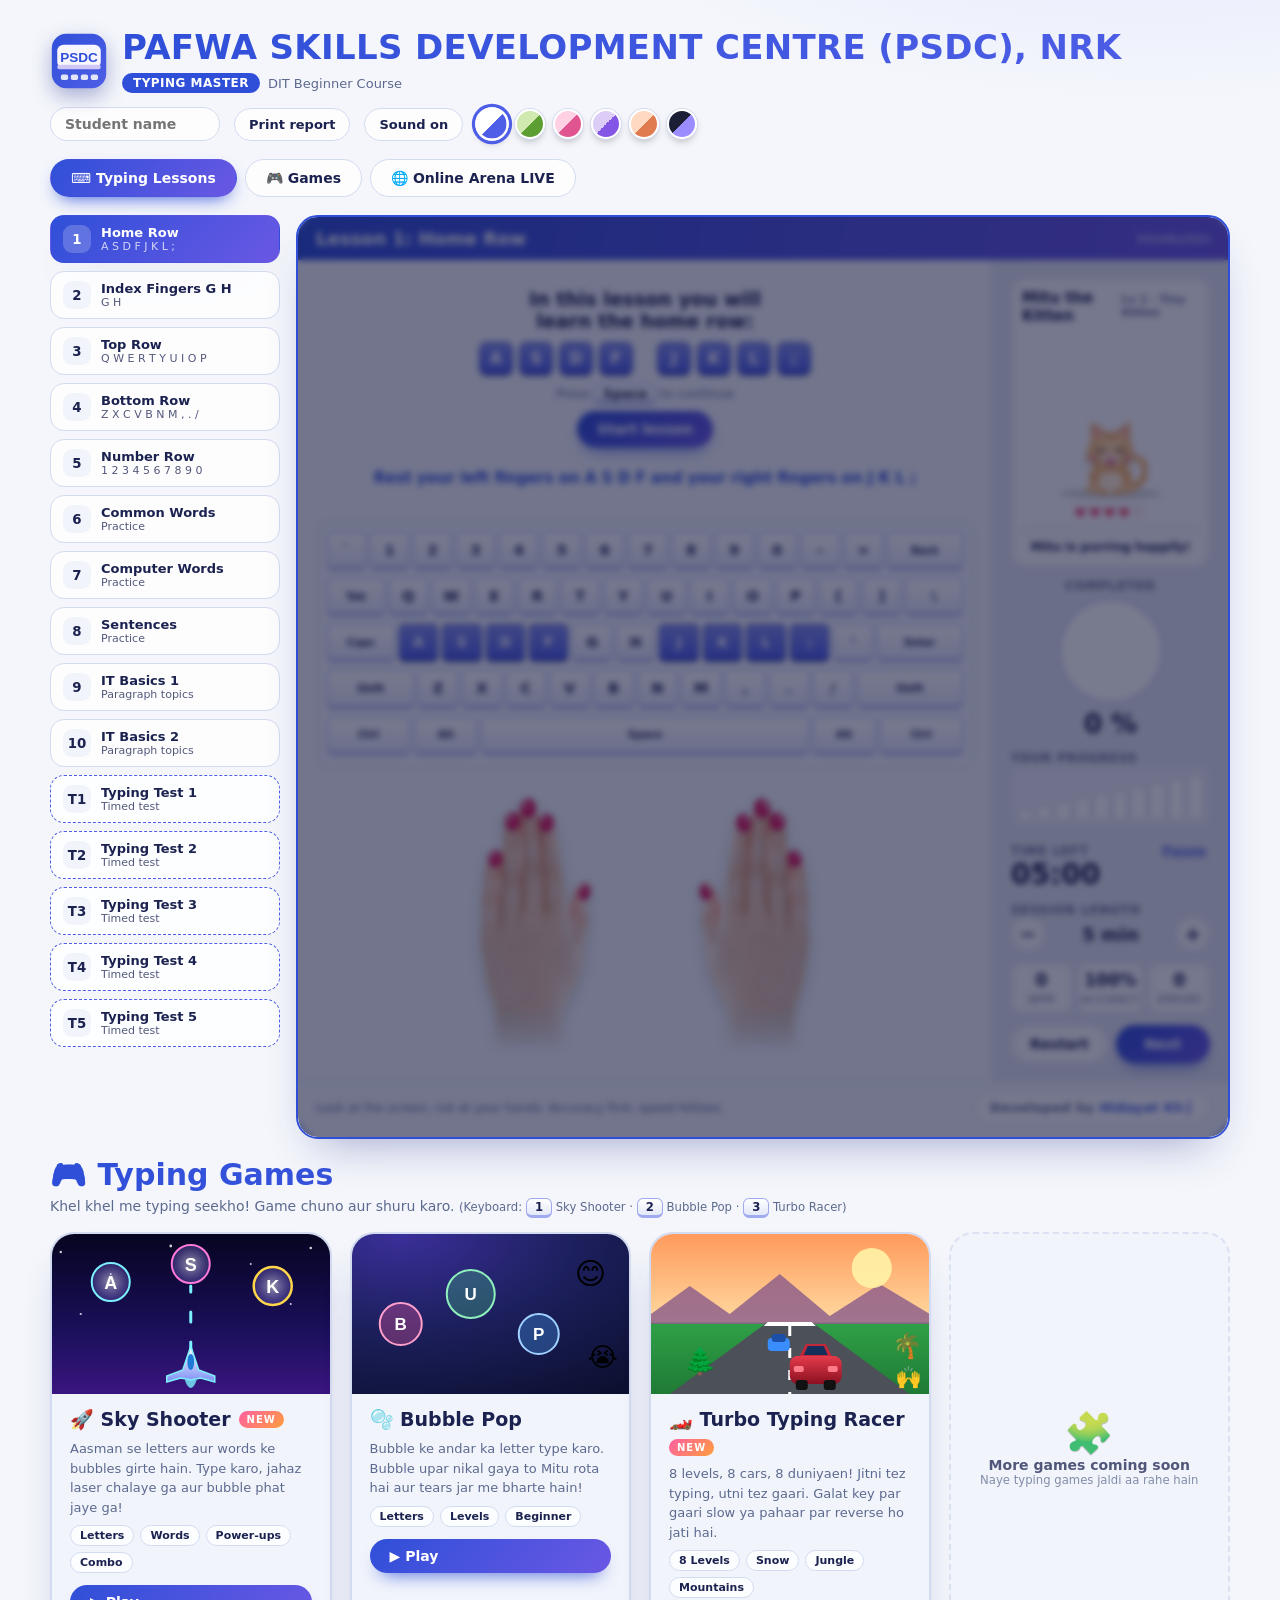
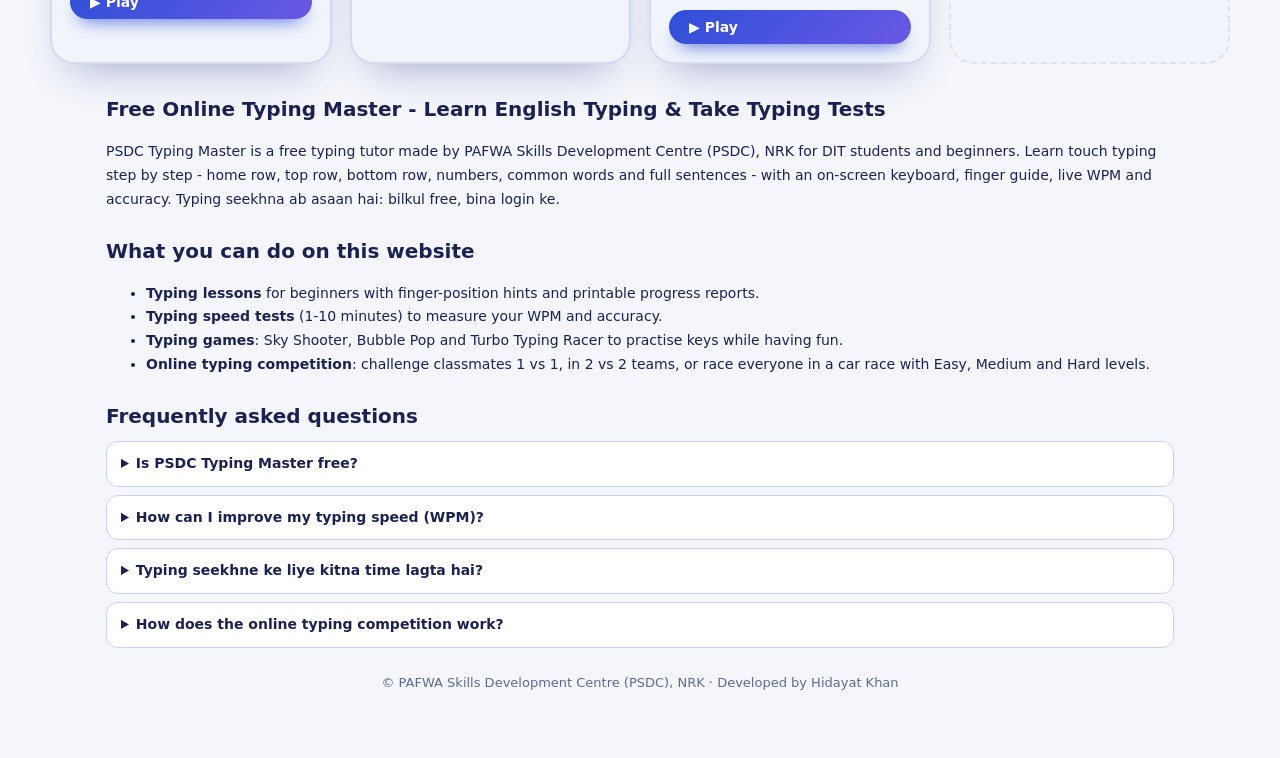
==== index.html @ 9df3390a "Add files via upload" ====
<!doctype html>
<html lang="en">
<head>
<meta charset="utf-8">
<meta name="viewport" content="width=device-width,initial-scale=1,viewport-fit=cover">
<title>Free Online Typing Master - Typing Test, Lessons &amp; Multiplayer Typing Race | PSDC</title>
<meta name="description" content="Learn English typing free: touch-typing lessons, typing speed test (WPM), typing games and live online typing competition with friends. Typing seekhein asaan tareeqe se - PSDC Typing Master.">
<meta name="keywords" content="typing master, free typing test, typing speed test, online typing practice, learn typing, typing lessons, WPM test, typing game, typing race, typing competition, DIT typing, PSDC, typing seekhein, urdu typing tutor">
<meta name="author" content="PAFWA Skills Development Centre (PSDC), NRK">
<meta name="robots" content="index,follow,max-image-preview:large,max-snippet:-1">
<link rel="canonical" href="https://clickboxpk.github.io/typingmaster/">
<meta name="theme-color" content="#2f4fd8">
<meta property="og:type" content="website">
<meta property="og:site_name" content="PSDC Typing Master">
<meta property="og:title" content="PSDC Typing Master - Free Typing Test, Lessons &amp; Online Typing Race">
<meta property="og:description" content="Practise typing, test your WPM and challenge friends in a live typing or car race.">
<meta property="og:url" content="https://clickboxpk.github.io/typingmaster/">
<meta property="og:image" content="https://clickboxpk.github.io/typingmaster/assets/og-image.png">
<meta name="twitter:card" content="summary_large_image">
<meta name="twitter:title" content="PSDC Typing Master - Free Typing Test &amp; Online Typing Race">
<meta name="twitter:description" content="Practise typing, test your WPM and challenge friends in a live typing or car race.">
<meta name="twitter:image" content="https://clickboxpk.github.io/typingmaster/assets/og-image.png">
<link rel="icon" href="assets/favicon.svg" type="image/svg+xml">
<link rel="manifest" href="manifest.webmanifest">
<link rel="preload" href="css/style.css" as="style">
<link rel="stylesheet" href="css/style.css">
<link rel="stylesheet" href="css/arena.css">
<script type="application/ld+json">{"@context":"https://schema.org","@graph":[
{"@type":"WebApplication","name":"PSDC Typing Master","url":"https://YOUR-USERNAME.github.io/YOUR-REPO/","applicationCategory":"EducationalApplication","operatingSystem":"Any (Web browser)","inLanguage":["en","ur"],"description":"Free online typing tutor, typing speed test, typing games and multiplayer typing competition for DIT students.","offers":{"@type":"Offer","price":"0","priceCurrency":"PKR"},"creator":{"@type":"Organization","name":"PAFWA Skills Development Centre (PSDC), NRK"}},
{"@type":"FAQPage","mainEntity":[
{"@type":"Question","name":"Is PSDC Typing Master free?","acceptedAnswer":{"@type":"Answer","text":"Yes. All lessons, tests, games and the online arena are completely free."}},
{"@type":"Question","name":"How can I improve my typing speed (WPM)?","acceptedAnswer":{"@type":"Answer","text":"Keep your fingers on the home row, look at the screen, focus on accuracy first and practise 15-20 minutes daily."}},
{"@type":"Question","name":"How does the online typing competition work?","acceptedAnswer":{"@type":"Answer","text":"Open the Online Arena tab, pick a game style, format and level, then invite online students and race. You can download and share your result image."}}]}]}</script>
</head>
<body>
<noscript><p style="padding:20px">Please enable JavaScript to use PSDC Typing Master (free online typing tutor and typing test).</p></noscript>

<div class="app">
  <header class="brand">
    <svg class="logo" viewBox="0 0 64 64" aria-hidden="true">
      <defs><linearGradient id="lg" x1="0" y1="0" x2="1" y2="1"><stop offset="0" style="stop-color:var(--h1a)"/><stop offset="1" style="stop-color:var(--h1b)"/></linearGradient></defs>
      <rect x="2" y="2" width="60" height="60" rx="16" fill="url(#lg)"/>
      <rect x="8" y="14" width="48" height="26" rx="7" fill="#f8f6ff"/>
      <rect x="8" y="36" width="48" height="5" rx="2.5" fill="#cfc8f7"/>
      <text x="32" y="33" text-anchor="middle" font-family="Tahoma, Verdana, sans-serif" font-weight="800" font-size="15" style="fill:var(--frame)">PSDC</text>
      <rect x="12" y="47" width="8" height="6" rx="2" fill="#fff" opacity=".85"/><rect x="23" y="47" width="8" height="6" rx="2" fill="#fff" opacity=".85"/><rect x="34" y="47" width="8" height="6" rx="2" fill="#fff" opacity=".85"/><rect x="45" y="47" width="8" height="6" rx="2" fill="#fff" opacity=".85"/>
    </svg>
    <div class="brand-text">
      <h1>PAFWA SKILLS DEVELOPMENT CENTRE (PSDC), NRK</h1>
      <p class="sub"><span class="badge">Typing Master</span><span>DIT Beginner Course</span></p>
    </div>
    <input class="nameIn" id="stuName" type="text" placeholder="Student name" maxlength="40" aria-label="Student name">
    <button class="ghost" id="rep" type="button">Print report</button>
    <button class="ghost" id="snd" type="button" aria-pressed="true">Sound on</button>
    <div class="themes" id="themes" role="group" aria-label="Colour theme"></div>
  </header>
  <div class="tabs" role="tablist"><button class="tab on" data-tab="lessons" type="button">⌨️ Typing Lessons</button><button class="tab" data-tab="games" type="button">🎮 Games</button><button class="tab" data-tab="online" type="button">🌐 Online Arena <span class="new">LIVE</span></button></div>
  <div class="ad-slot" data-ad="top" aria-label="Advertisement"></div>

  <div class="layout">
    <nav class="lessons" id="lessons" aria-label="Lessons"></nav>

    <section class="window" id="win">
      <div class="titlebar"><span class="tt" id="tTitle">Studying</span><span class="ts" id="tSub"></span></div>
      <div class="work">
        <div class="main">
          <div class="prompt" id="prompt"></div>
          <div class="fl" id="fl"></div>
          <div class="kb" id="kb" aria-hidden="true"></div>
          <svg id="hands" viewBox="0 0 640 290" aria-hidden="true"></svg>
        </div>
        <aside class="side">
<div class="pet" id="pet"><div class="pet-top"><b>Mitu the Kitten</b><span id="petLv"></span></div>
<div class="pet-stage"><svg id="cat" viewBox="0 0 200 190" data-m="happy" aria-hidden="true">
<defs><radialGradient id="fg" cx=".5" cy=".35" r=".8"><stop offset="0" stop-color="#ffdca6"/><stop offset="1" stop-color="#f2a65a"/></radialGradient>
<filter id="fz" x="-10%" y="-10%" width="120%" height="120%"><feTurbulence type="fractalNoise" baseFrequency=".9" numOctaves="2" seed="3" result="n"/><feDisplacementMap in="SourceGraphic" in2="n" scale="4"/></filter></defs>
<ellipse cx="100" cy="184" rx="58" ry="6" fill="rgba(0,0,0,.14)"/>
<g id="catg"><g id="jumpg"><g class="breath">
<g class="tail"><path d="M140 168 C178 165 186 122 160 106" fill="none" stroke="url(#fg)" stroke-width="15" stroke-linecap="round" filter="url(#fz)"/><path d="M168 142 l10 -4 M170 126 l9 -6" stroke="#d9822b" stroke-width="3" stroke-linecap="round"/></g>
<g filter="url(#fz)" fill="url(#fg)"><ellipse cx="100" cy="148" rx="47" ry="36"/><ellipse cx="62" cy="172" rx="15" ry="10"/><ellipse cx="138" cy="172" rx="15" ry="10"/><ellipse cx="84" cy="176" rx="12" ry="9"/><ellipse cx="116" cy="176" rx="12" ry="9"/></g>
<ellipse cx="100" cy="158" rx="26" ry="22" fill="#fff0d8" opacity=".9"/>
<path d="M62 138q6 6 4 14M138 138q-6 6-4 14M72 128q4 4 3 9M128 128q-4 4-3 9M80 176v6M88 176v6M112 176v6M120 176v6" stroke="#dd8a40" stroke-width="3.5" stroke-linecap="round" fill="none"/>
<g class="headS"><g id="headB">
<g class="earL"><polygon points="64,84 64,44 96,66" fill="#f2a65a"/><polygon points="70,76 71,54 87,66" fill="#ffb3c1"/></g>
<g class="earR"><polygon points="136,84 136,44 104,66" fill="#f2a65a"/><polygon points="130,76 129,54 113,66" fill="#ffb3c1"/></g>
<g filter="url(#fz)" fill="url(#fg)"><ellipse cx="100" cy="100" rx="43" ry="38"/><path d="M60 104l-9 3 7 4-7 5 10 1zM140 104l9 3-7 4 7 5-10 1z"/></g>
<path d="M100 64v11M90 66l3 9M110 66l-3 9" stroke="#dd8a40" stroke-width="3" stroke-linecap="round"/>
<ellipse cx="100" cy="114" rx="18" ry="12" fill="#fff0d8"/>
<ellipse class="blush" cx="68" cy="112" rx="8" ry="5" fill="#ff8fa3"/><ellipse class="blush" cx="132" cy="112" rx="8" ry="5" fill="#ff8fa3"/>
<g class="ev e-open"><g class="blink"><ellipse cx="82" cy="98" rx="8" ry="9.5" fill="#2a2233"/><ellipse cx="118" cy="98" rx="8" ry="9.5" fill="#2a2233"/><circle cx="85" cy="94" r="3" fill="#fff"/><circle cx="121" cy="94" r="3" fill="#fff"/><circle cx="79" cy="102" r="1.6" fill="#fff"/><circle cx="115" cy="102" r="1.6" fill="#fff"/></g></g>
<g class="ev e-happy" fill="none" stroke="#2a2233" stroke-width="3.2" stroke-linecap="round"><path d="M74 100q8-10 16 0"/><path d="M110 100q8-10 16 0"/></g>
<g class="ev e-closed" fill="none" stroke="#2a2233" stroke-width="3.2" stroke-linecap="round"><path d="M74 98q8 8 16 0"/><path d="M110 98q8 8 16 0"/></g>
<g class="ev brow" stroke="#7a4a1e" stroke-width="3" stroke-linecap="round"><path d="M72 88L92 80"/><path d="M128 88L108 80"/></g>
<path d="M94 106h12l-6 7z" fill="#ff7f9a"/>
<g class="ev mo-happy"><path d="M86 114q14 22 28 0q-14 5-28 0z" fill="#c43d63"/><path d="M93 121q7 7 14 0q-7 3-14 0z" fill="#ff8fa8"/></g>
<path class="ev mo-neutral" d="M92 117q4 4 8 0q4 4 8 0" fill="none" stroke="#7a3b4a" stroke-width="2.4" stroke-linecap="round"/>
<path class="ev mo-sad" d="M90 124q10-9 20 0" fill="none" stroke="#7a3b4a" stroke-width="2.6" stroke-linecap="round"/>
<ellipse class="ev mo-cry" cx="100" cy="123" rx="7" ry="9" fill="#8a2b45"/>
<ellipse class="tear t1" cx="78" cy="108" rx="3" ry="4.5"/><ellipse class="tear t2" cx="86" cy="108" rx="2.6" ry="4"/><ellipse class="tear t3" cx="122" cy="108" rx="3" ry="4.5"/><ellipse class="tear t4" cx="114" cy="108" rx="2.6" ry="4"/>
<g stroke="#8b7a72" stroke-width="1.4" stroke-linecap="round" opacity=".7"><path d="M80 112L52 106M80 116L50 118M80 120L54 130M120 112L148 106M120 116L150 118M120 120L146 130"/></g>
</g></g></g></g></g>
<text class="zz" x="140" y="70" font-size="16" font-weight="800" fill="#7c8cff">Z</text><text class="zz z2" x="152" y="56" font-size="12" font-weight="800" fill="#7c8cff">z</text>
</svg><div class="petfx" id="petfx"></div></div>
<div class="pet-hearts" id="petHearts"></div><div class="pet-bar"><i id="petXp"></i></div><div class="pet-say" id="petSay"></div></div>
          <div class="pie">
            <h3>Completed</h3>
            <svg viewBox="0 0 100 100" aria-hidden="true">
              <circle cx="50" cy="50" r="46" fill="var(--tile)" stroke="var(--tile-line)" stroke-width="2"/>
              <circle id="pieArc" cx="50" cy="50" r="23" fill="none" stroke="var(--frame-2)" stroke-width="46" stroke-dasharray="0 145" transform="rotate(-90 50 50)"/>
              <circle cx="50" cy="50" r="46" fill="none" stroke="var(--tile-line)" stroke-width="2"/>
            </svg>
            <div class="pct" id="pct">0 %</div>
          </div>
          <div>
            <h3>Your progress</h3>
            <div class="bars" id="bars"></div>
          </div>
          <div class="time">
            <div><h3 id="tlabel">Time left</h3><b id="time">05:00</b></div>
            <button class="linkbtn" id="pause" type="button">Pause</button>
          </div>
          <div id="durbox"><h3>Session length</h3><div class="stp"><button type="button" id="dm" aria-label="Decrease minutes">−</button><b id="dv">5 min</b><button type="button" id="dp" aria-label="Increase minutes">+</button></div></div>
          <div class="mini">
            <div><b id="wpm">0</b><span>WPM</span></div>
            <div><b id="acc">100%</b><span>Accuracy</span></div>
            <div><b id="err">0</b><span>Errors</span></div>
          </div>
          <div class="actions">
            <button class="btn alt" id="restart" type="button">Restart</button>
            <button class="btn" id="next" type="button">Next</button>
          </div>
        </aside>
      </div>
      <div class="wfoot">
        <span class="tip">Look at the screen, not at your hands. Accuracy first, speed follows.</span>
        <div class="credit" aria-label="Developed by Hidayat Khan"><span class="pre" id="credPre" aria-hidden="true"></span><span class="nm" id="credNm" aria-hidden="true"></span><span class="caret" aria-hidden="true"></span></div>
      </div>
      <div class="modal" id="modal" hidden></div>
      <div class="toast" id="toast" hidden></div>
    </section>
  </div>
<section id="gamesHub" hidden>
 <div class="hubhead"><h2>🎮 Typing Games</h2><p>Khel khel me typing seekho! Game chuno aur shuru karo. <small>(Keyboard: <kbd>1</kbd> Sky Shooter · <kbd>2</kbd> Bubble Pop · <kbd>3</kbd> Turbo Racer)</small></p></div>
 <div class="hubgrid">
  <button type="button" class="gcard" data-game="shoot" aria-label="Play Sky Shooter">
   <svg class="art" viewBox="0 0 300 160" preserveAspectRatio="xMidYMid slice" aria-hidden="true">
    <defs><linearGradient id="hs1" x1="0" y1="0" x2="0" y2="1"><stop offset="0" stop-color="#070421"/><stop offset=".6" stop-color="#1a0f5a"/><stop offset="1" stop-color="#3a1580"/></linearGradient><radialGradient id="hs2"><stop offset="0" stop-color="#fff" stop-opacity=".55"/><stop offset="1" stop-color="#8b7bff" stop-opacity=".25"/></radialGradient><linearGradient id="hs3" x1="0" y1="0" x2="0" y2="1"><stop offset="0" stop-color="#fff"/><stop offset="1" stop-color="#7d90f5"/></linearGradient></defs>
    <rect width="300" height="160" fill="url(#hs1)"/>
    <g fill="#fff" opacity=".8"><circle cx="20" cy="18" r="1.2"/><circle cx="70" cy="40" r="1"/><circle cx="130" cy="12" r="1.4"/><circle cx="210" cy="30" r="1"/><circle cx="270" cy="14" r="1.3"/><circle cx="250" cy="70" r="1"/><circle cx="40" cy="80" r="1.1"/></g>
    <g font-family="Tahoma,sans-serif" font-weight="800" font-size="18" text-anchor="middle" fill="#fff">
     <g class="fl1"><circle cx="70" cy="48" r="19" fill="url(#hs2)" stroke="#7cf0ff" stroke-width="2"/><text x="70" y="55">A</text></g>
     <g class="fl2"><circle cx="150" cy="30" r="19" fill="url(#hs2)" stroke="#ff7ad9" stroke-width="2"/><text x="150" y="37">S</text></g>
     <g class="fl3"><circle cx="232" cy="52" r="19" fill="url(#hs2)" stroke="#ffd54a" stroke-width="2.5"/><text x="232" y="59">K</text></g>
    </g>
    <line class="lz" x1="150" y1="118" x2="150" y2="52" stroke="#7cf0ff" stroke-width="3" stroke-linecap="round" stroke-dasharray="10 20"/>
    <path d="M150 112 L158 136 L174 142 L174 148 L160 144 L150 146 L140 144 L126 148 L126 142 L142 136 Z" fill="url(#hs3)" stroke="#7cf0ff" stroke-width="1.5"/><ellipse cx="150" cy="128" rx="3.4" ry="8" fill="#1e7ad8"/>
    <path d="M144 146 Q150 162 156 146Z" fill="#7cf0ff" opacity=".8"/>
   </svg>
   <span class="gb"><h3>🚀 Sky Shooter <span class="new">NEW</span></h3>
    <p>Aasman se letters aur words ke bubbles girte hain. Type karo, jahaz laser chalaye ga aur bubble phat jaye ga!</p>
    <span class="tags"><span>Letters</span><span>Words</span><span>Power-ups</span><span>Combo</span></span>
    <span class="play">▶ Play</span></span>
  </button>
  <button type="button" class="gcard" data-game="bubble" aria-label="Play Bubble Pop">
   <svg class="art" viewBox="0 0 300 160" preserveAspectRatio="xMidYMid slice" aria-hidden="true">
    <defs><radialGradient id="hb0" cx=".2" cy="0" r="1.2"><stop offset="0" stop-color="#3a2f9a"/><stop offset=".5" stop-color="#1c1f5c"/><stop offset="1" stop-color="#0c1030"/></radialGradient></defs>
    <rect width="300" height="160" fill="url(#hb0)"/>
    <g font-family="Tahoma,sans-serif" font-weight="800" font-size="17" text-anchor="middle" fill="#fff">
     <g class="fl1"><circle cx="60" cy="90" r="21" fill="rgba(255,95,162,.3)" stroke="#ff9fcb" stroke-width="2"/><text x="60" y="96">B</text></g>
     <g class="fl2"><circle cx="130" cy="60" r="24" fill="rgba(76,214,138,.28)" stroke="#8ff0bd" stroke-width="2"/><text x="130" y="66">U</text></g>
     <g class="fl3"><circle cx="198" cy="100" r="20" fill="rgba(74,168,255,.3)" stroke="#9fd0ff" stroke-width="2"/><text x="198" y="106">P</text></g>
    </g>
    <text x="250" y="50" font-size="30" text-anchor="middle">😊</text><text x="262" y="132" font-size="26" text-anchor="middle">😭</text>
   </svg>
   <span class="gb"><h3>🫧 Bubble Pop</h3>
    <p>Bubble ke andar ka letter type karo. Bubble upar nikal gaya to Mitu rota hai aur tears jar me bharte hain!</p>
    <span class="tags"><span>Letters</span><span>Levels</span><span>Beginner</span></span>
    <span class="play">▶ Play</span></span>
  </button>
  <button type="button" class="gcard" data-game="race" aria-label="Play Turbo Typing Racer">
   <svg class="art" viewBox="0 0 300 160" preserveAspectRatio="xMidYMid slice" aria-hidden="true">
    <defs><linearGradient id="hr1" x1="0" y1="0" x2="0" y2="1"><stop offset="0" stop-color="#ff9a5c"/><stop offset=".55" stop-color="#ffd9a0"/><stop offset=".56" stop-color="#2fa047"/><stop offset="1" stop-color="#1f7a35"/></linearGradient><linearGradient id="hr2" x1="0" y1="0" x2="0" y2="1"><stop offset="0" stop-color="#e53b4c"/><stop offset="1" stop-color="#8a1020"/></linearGradient></defs>
    <rect width="300" height="160" fill="url(#hr1)"/>
    <path d="M0 88 L50 52 L90 80 L140 40 L190 82 L240 50 L300 86 L300 90 L0 90Z" fill="#8a5a8a" opacity=".8"/>
    <circle cx="232" cy="34" r="20" fill="#fff3a6" opacity=".9"/>
    <path d="M128 88 L172 88 L270 160 L30 160Z" fill="#4c5058"/>
    <path d="M128 88 L172 88 L176 92 L124 92Z" fill="#fff"/>
    <g stroke="#fff" stroke-width="3" stroke-dasharray="10 12"><path class="lz" d="M150 92 L150 160"/></g>
    <g class="fl2"><rect x="128" y="104" width="22" height="13" rx="4" fill="#3a8dff"/><rect x="132" y="100" width="14" height="8" rx="3" fill="#1b4fa8"/></g>
    <g class="fl1"><rect x="150" y="122" width="52" height="28" rx="8" fill="url(#hr2)"/><path d="M160 122 L166 110 L186 110 L192 122Z" fill="#c2283a"/><path d="M164 121 L168 112 L184 112 L188 121Z" fill="#14305a"/><rect x="154" y="132" width="10" height="6" rx="2" fill="#ff7a8a"/><rect x="188" y="132" width="10" height="6" rx="2" fill="#ff7a8a"/><rect x="156" y="146" width="12" height="10" rx="3" fill="#111"/><rect x="184" y="146" width="12" height="10" rx="3" fill="#111"/></g>
    <text x="44" y="136" font-size="26">🌲</text><text x="252" y="120" font-size="24">🌴</text><text x="256" y="150" font-size="20">🙌</text>
   </svg>
   <span class="gb"><h3>🏎️ Turbo Typing Racer <span class="new">NEW</span></h3>
    <p>8 levels, 8 cars, 8 duniyaen! Jitni tez typing, utni tez gaari. Galat key par gaari slow ya pahaar par reverse ho jati hai.</p>
    <span class="tags"><span>8 Levels</span><span>Snow</span><span>Jungle</span><span>Mountains</span></span>
    <span class="play">▶ Play</span></span>
  </button>
  <div class="gcard soon"><b>🧩</b><span>More games coming soon</span><small>Naye typing games jaldi aa rahe hain</small></div>
 </div>
</section>
<section id="shootView" hidden>
<div class="ghud"><button type="button" class="ghost backbtn" data-back>← All Games</button><div class="gst"><b id="sSc">0</b><span>Score</span></div><div class="gst"><b id="sCo">0</b><span>Combo</span></div><div class="gst"><b id="sLv">1</b><span>Level</span></div><div class="gst"><b id="sBe">0</b><span>Best</span></div><div class="gst"><b id="sAc">100%</b><span>Accuracy</span></div><div class="gst"><b id="sLi" aria-label="Lives">❤️❤️❤️</b><span>Lives</span></div></div>
<div class="sarena"><canvas id="sCv"></canvas><div class="gban" id="sBan"></div><div id="sOv"></div></div>
<div class="gtip">Bubble ka letter / word type karo · Esc = pause · Bubble zameen tak pohncha to life gayi! ⭐ 💣 ❄️ ❤️ special bubbles pakro.</div></section>
<section id="raceView" hidden>
<div class="ghud"><button type="button" class="ghost backbtn" data-back>← All Games</button><div class="gst"><b id="rLv">1</b><span>Level</span></div><div class="gst"><b id="rPo">6th/6</b><span>Position</span></div><div class="gst"><b id="rWp">0</b><span>WPM</span></div><div class="gst"><b id="rTg">8</b><span>Target WPM</span></div><div class="gst"><b id="rAc">100%</b><span>Accuracy</span></div><div class="gst"><b id="rKm">0</b><span>km/h</span></div><div class="gst"><b id="rCo">0</b><span>Streak</span></div></div>
<div class="rarena"><canvas id="rCv"></canvas><div class="gban" id="rBan"></div><div class="rcrew" id="rCrew"></div><div id="rOv"></div></div>
<div class="rtype"><div class="rtext" id="rText" aria-label="Text to type"></div><div class="rmeta"><span>⌨️ Jo likha hai wahi type karo — sahi key = speed, galat key = slow/reverse</span><span>🏆 Top 3 = next level unlock</span></div></div>
<div class="gtip">Esc = pause · Sahi typing se gaari tez hoti hai · 10 sahi keys = 🔥 Nitro · Pahaari levels par galat key = reverse!</div></section>
<section id="gameView" hidden>
<div class="ghud"><button type="button" class="ghost backbtn" data-back>← All Games</button><div class="gst"><b id="gSc">0</b><span>Score</span></div><div class="gst"><b id="gCo">0</b><span>Streak</span></div><div class="gst"><b id="gLv">1</b><span>Level</span></div><div class="gst"><b id="gBe">0</b><span>Best</span></div>
<div class="gcomp"><span>😊❤️ <b id="gGn">0</b></span><div class="bar"><i id="gGood"></i><i id="gTear"></i></div><span><b id="gTn">0</b> 😭💧</span></div></div>
<div class="garena"><canvas id="gCv"></canvas><div class="gban" id="gBan"></div><div id="gOv"></div></div>
<div class="gtip">Bubble ka letter type karo · Esc = pause · Jo bubble upar nikal gaya, us se tears jar me bharte hain!</div></section>
<section id="onlineView" hidden aria-label="Online typing competition"></section>
</div>
<input id="cap" type="text" autocomplete="off" autocapitalize="none" autocorrect="off" spellcheck="false" aria-label="Typing input">
<div id="fx"></div>
<div id="sheet"></div>

<main class="seo-info" id="about">
<h2>Free Online Typing Master - Learn English Typing &amp; Take Typing Tests</h2>
<p>PSDC Typing Master is a free typing tutor made by PAFWA Skills Development Centre (PSDC), NRK for DIT students and beginners. Learn touch typing step by step - home row, top row, bottom row, numbers, common words and full sentences - with an on-screen keyboard, finger guide, live WPM and accuracy. Typing seekhna ab asaan hai: bilkul free, bina login ke.</p>
<h2>What you can do on this website</h2>
<ul>
<li><strong>Typing lessons</strong> for beginners with finger-position hints and printable progress reports.</li>
<li><strong>Typing speed tests</strong> (1-10 minutes) to measure your WPM and accuracy.</li>
<li><strong>Typing games</strong>: Sky Shooter, Bubble Pop and Turbo Typing Racer to practise keys while having fun.</li>
<li><strong>Online typing competition</strong>: challenge classmates 1 vs 1, in 2 vs 2 teams, or race everyone in a car race with Easy, Medium and Hard levels.</li>
</ul>
<h2>Frequently asked questions</h2>
<details><summary>Is PSDC Typing Master free?</summary><p>Yes. All lessons, tests, games and the online arena are completely free to use.</p></details>
<details><summary>How can I improve my typing speed (WPM)?</summary><p>Keep your fingers on the home row, look at the screen and not the keys, focus on accuracy first and practise for 15-20 minutes every day. Speed follows accuracy.</p></details>
<details><summary>Typing seekhne ke liye kitna time lagta hai?</summary><p>Rozana 20-30 minute practice se aam taur par 4 se 8 hafton me achi speed aa jati hai.</p></details>
<details><summary>How does the online typing competition work?</summary><p>Open the Online Arena tab, enter your name, pick a game style (simple typing or car race), format (1v1, 2v2 or free for all) and level, then invite online students. When the race ends you can download a result image and share it on social media.</p></details>
<footer>&copy; PAFWA Skills Development Centre (PSDC), NRK &middot; Developed by Hidayat Khan</footer>
</main>
<div class="ad-slot" data-ad="bottom" aria-label="Advertisement"></div>

<script src="js/config.js" defer></script>
<script src="js/app.js" defer></script>
<script src="js/multiplayer.js" defer></script>
<script src="js/ads.js" defer></script>
</body>
</html>
---- css/style.css ----
/* Layout: brand header (institute name as H1) -> lesson rail + a "Typing Master" study window (word tiles, keyboard, hands) with a progress panel on the right and the typed credit at the window's bottom-right corner. */
:root{--font:Tahoma,"Segoe UI",Verdana,"DejaVu Sans",sans-serif;--wrong:#e5484d;--gold:#f0a410;
--page:#f4f6fb;--blob:#dfe6ff;--frame:#2f4fd8;--frame-2:#6a58e4;--panel:#f1f4fb;--panel-line:#d3dbf0;--ink:#1b2250;--muted:#5d6a8f;--accent:#4f5ee6;--target:#1f9d6f;--target-2:#157a55;--tile:#fff;--tile-line:#c9d3ef;--key-top:#fff;--key-bot:#e3e8f8;--shadow:0 22px 44px -22px rgba(40,50,140,.45);
--h1a:var(--frame);--h1b:var(--accent);--panel-2:color-mix(in srgb,var(--panel),var(--ink) 7%);--key-line:color-mix(in srgb,var(--accent) 45%,var(--key-bot));--key-ink:var(--ink);--key-lesson-top:color-mix(in srgb,var(--accent),#fff 30%);--key-lesson-bot:var(--accent);--key-lesson-line:color-mix(in srgb,var(--accent),#000 25%);--kb-bg:color-mix(in srgb,var(--panel) 60%,transparent);--chip:color-mix(in srgb,var(--tile) 82%,transparent)}
:root[data-theme=pista]{--page:#eef6e4;--blob:#d5ebc0;--frame:#4f8a2e;--frame-2:#7ab648;--panel:#e4f1d2;--panel-line:#bcd9a0;--ink:#23401a;--muted:#5b7a4a;--accent:#5c9e31;--target:#0b7285;--target-2:#095c6b;--tile:#f8fcf0;--tile-line:#b5d398;--key-top:#fbfff4;--key-bot:#d6e8bf}
:root[data-theme=pink]{--page:#fff0f5;--blob:#ffd6e6;--frame:#d6407a;--frame-2:#f472a8;--panel:#ffe3ee;--panel-line:#f5b8d0;--ink:#4a1530;--muted:#8f5470;--accent:#e0558f;--target:#0e9f8e;--target-2:#0a7a6d;--tile:#fff8fb;--tile-line:#f2b3cb;--key-top:#fffafd;--key-bot:#fcd3e3}
:root[data-theme=lavender]{--page:#f3eefc;--blob:#dccdf8;--frame:#6d3fd0;--frame-2:#a074f0;--panel:#e9defb;--panel-line:#cdb8f3;--ink:#2c1a5c;--muted:#6e5c9c;--accent:#8456e6;--target:#e08a00;--target-2:#b86e00;--tile:#faf7ff;--tile-line:#cdb8f3;--key-top:#ffffff;--key-bot:#ddd0f7}
:root[data-theme=peach]{--page:#fff3ea;--blob:#ffd9c2;--frame:#c9605a;--frame-2:#f09a6b;--panel:#ffe5d6;--panel-line:#f3c1a3;--ink:#4a2218;--muted:#926250;--accent:#e07a4f;--target:#2f7fd1;--target-2:#1f5fa5;--tile:#fffaf5;--tile-line:#f0c3a6;--key-top:#fffaf6;--key-bot:#fbd9c3}
:root[data-theme=dark]{--page:#0f1220;--blob:#261f5c;--frame:#2a2f7a;--frame-2:#5b3fd0;--panel:#1a1f36;--panel-line:#343c63;--ink:#eceeff;--muted:#a8b0d6;--accent:#9b8cff;--target:#2cc093;--target-2:#1f9b73;--tile:#252b4a;--tile-line:#444d7d;--key-top:#394072;--key-bot:#292f58;--h1a:#b9c4ff;--h1b:#e0c2ff;--gold:#ffbf2e;--shadow:0 22px 44px -22px rgba(0,0,0,.8);color-scheme:dark}

*{box-sizing:border-box}
body{
  font-family:var(--font); font-size:14px; color:var(--ink);
  background-color:var(--page);
  background-image:radial-gradient(900px 420px at 90% -8%, var(--blob), transparent 70%);
  padding-block:20px 28px;
  padding-left:max(16px, env(safe-area-inset-left, 0px));
  padding-right:max(16px, env(safe-area-inset-right, 0px));
  min-height:100%;
}
button{font-family:inherit}
:focus-visible{outline:3px solid var(--accent); outline-offset:2px}
.app{max-width:1180px; margin:0 auto; display:grid; gap:18px}

/* ---------- brand header ---------- */
.brand{display:flex; align-items:center; gap:14px; flex-wrap:wrap}
.logo{flex:none; width:58px; height:58px; filter:drop-shadow(0 8px 10px rgba(28,42,140,.35))}
.brand-text{flex:1 1 calc(100% - 80px); min-width:0; container-type:inline-size}
.brand h1{white-space:nowrap; text-wrap:nowrap; font-size:clamp(8px,3.1cqw,34px)}
h1{
  margin:0; font-size:clamp(19px,3.5vw,34px); font-weight:800; line-height:1.15; letter-spacing:.01em;
  text-wrap:balance; color:var(--h1a);
  background:linear-gradient(90deg,var(--h1a),var(--h1b)); -webkit-background-clip:text; background-clip:text; -webkit-text-fill-color:transparent;
}
.sub{margin:6px 0 0; display:flex; gap:8px; align-items:center; flex-wrap:wrap; color:var(--muted); font-size:13px}
.badge{background:var(--frame); color:#fff; border-radius:999px; padding:3px 11px; font-weight:700; letter-spacing:.04em; font-size:12px; text-transform:uppercase}
.ghost{border:1px solid var(--panel-line); background:var(--chip); color:var(--ink); border-radius:999px; padding:8px 14px; font-size:13px; font-weight:700; cursor:pointer}
.ghost:hover{border-color:var(--accent)}

/* ---------- layout ---------- */
.layout{display:grid; grid-template-columns:minmax(0,1fr); gap:16px; align-items:start}
@media (min-width:960px){ .layout{grid-template-columns:230px minmax(0,1fr)} }

.lessons{display:flex; gap:8px; overflow-x:auto; padding-bottom:6px; scrollbar-width:thin}
@media (min-width:960px){ .lessons{flex-direction:column; overflow:visible; padding-bottom:0} }
.lesson{
  flex:0 0 auto; min-width:168px; display:flex; align-items:center; gap:10px; text-align:left;
  background:var(--chip); border:1px solid var(--panel-line); border-radius:14px; padding:9px 12px; color:var(--ink); cursor:pointer;
}
@media (min-width:960px){ .lesson{min-width:0} }
.lesson:hover{border-color:var(--accent)}
.lesson[aria-current="true"]{background:linear-gradient(135deg,var(--frame),var(--frame-2)); color:#fff; border-color:transparent; box-shadow:var(--shadow)}
.lesson .n{flex:none; width:28px; height:28px; border-radius:9px; display:grid; place-items:center; font-weight:800; background:var(--panel); color:var(--ink)}
.lesson[aria-current="true"] .n{background:rgba(255,255,255,.2); color:#fff}
.lesson .t{display:grid; min-width:0}
.lesson .t b{font-size:13px; white-space:nowrap; overflow:hidden; text-overflow:ellipsis}
.lesson .t small{font-size:11px; opacity:.75; white-space:nowrap; overflow:hidden; text-overflow:ellipsis}
.lesson .st{margin-left:auto; color:var(--gold); font-size:12px; letter-spacing:1px; white-space:nowrap}

/* ---------- study window ---------- */
.window{position:relative; border-radius:22px; overflow:hidden; border:2px solid var(--frame); background:var(--panel); box-shadow:var(--shadow)}
.titlebar{display:flex; justify-content:space-between; align-items:center; gap:10px; flex-wrap:wrap; padding:11px 18px; color:#fff; background:linear-gradient(100deg,var(--frame),var(--frame-2))}
.titlebar .tt{font-size:18px; font-weight:800}
.titlebar .ts{font-size:12px; opacity:.85}
.work{display:grid; grid-template-columns:minmax(0,1fr)}
@media (min-width:780px){ .work{grid-template-columns:minmax(0,1fr) 236px} }
.main{padding:18px 18px 8px; display:grid; gap:12px; min-width:0}
.side{padding:18px; background:var(--panel-2); border-top:1px solid var(--panel-line); display:grid; gap:12px; align-content:start}
@media (min-width:780px){ .side{border-top:0; border-left:1px solid var(--panel-line)} }

/* prompt */
.prompt{min-height:150px; display:grid; align-content:center; justify-items:center; gap:14px; text-align:center; position:relative}
.prompt.paused > *{opacity:.2}
.prompt.paused::after{content:"Paused. Press Resume to continue."; position:absolute; inset:0; display:grid; place-items:center; font-weight:800; font-size:18px; color:var(--ink)}
.word{display:flex; flex-wrap:wrap; gap:8px; justify-content:center}
.ch{
  --s:clamp(34px,7.4vw,54px);
  width:var(--s); height:var(--s); font-size:calc(var(--s)*.62); font-weight:700;
  display:grid; place-items:center; border-radius:10px; background:var(--tile); border:2px solid var(--tile-line); color:var(--ink);
}
.ch.sp{width:calc(var(--s)*1.9); font-size:calc(var(--s)*.3); letter-spacing:.04em}
.ch.done{opacity:.45; background:transparent; border-style:dashed}
.ch.cur{background:linear-gradient(var(--target),var(--target-2)); border-color:var(--target-2); color:#fff; transform:scale(1.1); box-shadow:0 8px 18px -8px var(--target); animation:curpulse 1.1s ease-in-out infinite}
.ch.shake{animation:shake .38s}
.upcoming{color:var(--muted); font-size:15px; letter-spacing:.04em; max-width:60ch; text-wrap:balance}
.upcoming b{color:var(--ink)}
.intro{display:grid; gap:10px; justify-items:center}
.intro .lead{margin:0; font-size:clamp(15px,2.4vw,19px); font-weight:700; max-width:34ch; text-wrap:balance}
.keysline{display:flex; flex-wrap:wrap; gap:6px; justify-content:center}
.keysline span{min-width:34px; height:34px; padding:0 8px; display:grid; place-items:center; border-radius:8px; font-weight:800; font-size:16px; color:#fff; background:linear-gradient(var(--key-lesson-top),var(--key-lesson-bot)); border:1px solid var(--key-lesson-line); border-bottom-width:3px}
.keysline i{width:12px}
.hint{margin:0; color:var(--muted); font-size:13px}
kbd{font-family:inherit; font-weight:700; border:1px solid var(--key-line); border-bottom-width:3px; background:linear-gradient(var(--key-top),var(--key-bot)); color:var(--key-ink); border-radius:6px; padding:1px 8px}
.blink{animation:blink 1.2s steps(2) infinite}
.btn{border:0; border-radius:999px; padding:10px 20px; font-weight:800; font-size:14px; cursor:pointer; color:#fff; background:linear-gradient(135deg,var(--frame),var(--frame-2)); box-shadow:0 8px 16px -8px var(--frame)}
.btn.alt{background:var(--chip); color:var(--ink); border:1px solid var(--panel-line); box-shadow:none}
.btn:hover{filter:brightness(1.1)}

.fl{text-align:center; min-height:20px; font-weight:800; color:var(--h1a); font-size:15px}

/* keyboard */
.kb{container-type:inline-size; display:grid; gap:4px; padding:10px; background:var(--kb-bg); border:1px solid var(--panel-line); border-radius:14px}
.row{display:flex; gap:4px}
.k{
  flex:var(--u) 1 0; min-width:0; height:clamp(24px,6cqw,44px); display:grid; place-items:center;
  border-radius:5px; border:1px solid var(--key-line); border-bottom-width:3px;
  background:linear-gradient(var(--key-top),var(--key-bot)); color:var(--key-ink);
  font-size:clamp(8px,2.2cqw,15px); font-weight:700; user-select:none; transition:transform .08s, filter .12s;
}
.k.fn{font-size:clamp(6px,1.6cqw,11px); font-weight:600}
.k.lk{background:linear-gradient(var(--key-lesson-top),var(--key-lesson-bot)); color:#fff; border-color:var(--key-lesson-line)}
.k.tg{background:linear-gradient(var(--target),var(--target-2)); color:#fff; border-color:var(--target-2); animation:keypulse 1s ease-in-out infinite}
.k.press{transform:translateY(2px); filter:brightness(.9)}
.k.bad{background:var(--wrong)!important; color:#fff!important; border-color:#a6262b!important}

/* hands */
#hands{display:block;width:100%;max-width:600px;margin:0 auto}
.fing .glow{fill:var(--accent);opacity:0;transition:opacity .15s}
.fing .dot{fill:var(--accent);stroke:#fff;stroke-width:8;opacity:0;transform-box:fill-box;transform-origin:center;transition:opacity .15s}
.fing.on .glow{opacity:.35;animation:dotpulse .9s ease-in-out infinite;transform-box:fill-box;transform-origin:center}
.fing.on .dot{opacity:1;animation:dotpulse .9s ease-in-out infinite}
.hand image{filter:drop-shadow(0 6px 8px rgba(0,0,0,.18))}

/* side panel */
.side h3{margin:0; font-size:12px; font-weight:800; letter-spacing:.08em; text-transform:uppercase; color:var(--muted)}
.pie{display:grid; justify-items:center; gap:2px}
.pie svg{width:112px; height:112px}
.pie .pct{font-size:26px; font-weight:800}
.bars{display:flex; align-items:flex-end; gap:4px; height:62px; padding:6px; border-radius:10px; background:var(--kb-bg); border:1px solid var(--panel-line)}
.bars i{flex:1; border-radius:3px; background:var(--tile); border:1px solid var(--tile-line); transition:background .25s}
.bars i.on{background:var(--target); border-color:var(--target-2)}
.time{display:flex; justify-content:space-between; align-items:baseline}
.time b{font-size:28px; font-variant-numeric:tabular-nums}
.linkbtn{background:none; border:0; color:var(--accent); font-weight:800; text-decoration:underline; cursor:pointer; font-size:13px; padding:4px}
.mini{display:grid; grid-template-columns:repeat(3,1fr); gap:6px; text-align:center}
.mini div{background:var(--chip); border:1px solid var(--panel-line); border-radius:10px; padding:6px 2px}
.mini b{display:block; font-size:17px; font-variant-numeric:tabular-nums}
.mini span{font-size:10px; color:var(--muted); text-transform:uppercase; letter-spacing:.06em}
.actions{display:flex; gap:8px}
.actions .btn{flex:1; padding:10px 8px}

/* footer + credit */
.wfoot{display:flex; justify-content:space-between; align-items:center; gap:10px 16px; flex-wrap:wrap; padding:10px 18px 14px; border-top:1px solid var(--panel-line)}
.wfoot .tip{color:var(--muted); font-size:12px; flex:1 1 220px; min-width:0}
.credit{display:inline-flex; align-items:center; gap:2px; min-width:26ch; padding:7px 14px; border-radius:999px; background:var(--chip); border:1px solid var(--panel-line); font-size:13px; font-weight:700; letter-spacing:.03em; margin-left:auto}
.credit .pre{color:var(--muted)}
.credit .nm{background:linear-gradient(90deg,var(--h1a),var(--h1b)); -webkit-background-clip:text; background-clip:text; -webkit-text-fill-color:transparent; margin-left:.35ch}
.caret{display:inline-block; width:2px; height:1.15em; background:var(--accent); margin-left:2px; animation:blink 1s steps(2) infinite}

/* modal + toast */
.modal{position:absolute; inset:0; z-index:5; display:grid; place-items:center; padding:16px; background:rgba(10,14,50,.55); backdrop-filter:blur(3px)}
.card{width:min(440px,100%); background:var(--page); color:var(--ink); border-radius:22px; padding:24px; text-align:center; display:grid; gap:12px; box-shadow:0 30px 60px -20px rgba(0,0,0,.6); animation:pop .35s cubic-bezier(.2,1.3,.4,1)}
.card h2{margin:0; font-size:24px}
.card p{margin:0; color:var(--muted)}
.stars{font-size:40px; letter-spacing:6px; color:var(--gold)}
.stars span{display:inline-block; opacity:0; animation:starin .5s forwards}
.stars span:nth-child(2){animation-delay:.2s}.stars span:nth-child(3){animation-delay:.4s}
.cardstats{display:grid; grid-template-columns:repeat(4,1fr); gap:6px}
.cardstats div{background:var(--panel); border-radius:12px; padding:8px 2px}
.cardstats b{display:block; font-size:18px}
.cardstats span{font-size:10px; text-transform:uppercase; letter-spacing:.06em; color:var(--muted)}
.toast{position:absolute; left:50%; top:62px; transform:translateX(-50%); z-index:4; background:var(--ink); color:var(--page); padding:8px 16px; border-radius:999px; font-weight:700; font-size:13px; max-width:calc(100% - 24px); text-align:center}

/* cry effect */
#fx{position:fixed; inset:0; pointer-events:none; overflow:hidden; z-index:50}
.cry{position:absolute; font-size:46px; line-height:1; will-change:transform,opacity}
.drop{position:absolute; font-size:20px; line-height:1; will-change:transform,opacity}
.bub{position:absolute; transform:translate(-50%,-50%); background:#fff; color:#c0262d; font-weight:800; font-size:14px; padding:4px 10px; border-radius:999px; white-space:nowrap; box-shadow:0 6px 14px -6px rgba(0,0,0,.5)}
.flash{animation:redflash .45s}

#cap{position:fixed; left:0; bottom:0; width:1px; height:1px; opacity:0; font-size:16px; border:0; padding:0}

.themes{display:flex;gap:8px;align-items:center;flex-wrap:wrap}
.sw{width:30px;height:30px;border-radius:50%;border:2px solid #fff;cursor:pointer;padding:0;box-shadow:0 0 0 1px var(--panel-line),0 4px 8px -3px rgba(0,0,0,.35);transition:transform .15s}
.sw:hover{transform:scale(1.12)}
.sw[aria-pressed=true]{box-shadow:0 0 0 3px var(--accent),0 4px 8px -3px rgba(0,0,0,.35);transform:scale(1.12)}
.topics{display:flex;flex-wrap:wrap;gap:6px;justify-content:center}
.tp{border:1px solid var(--panel-line);background:var(--chip);color:var(--ink);border-radius:999px;padding:7px 13px;font-weight:700;font-size:13px;cursor:pointer}
.tp:hover{border-color:var(--accent)}
.tp[aria-current=true]{background:linear-gradient(135deg,var(--frame),var(--frame-2));color:#fff;border-color:transparent}
.para{position:relative;width:100%;text-align:left;white-space:pre-wrap;font-size:clamp(15px,2.3vw,20px);line-height:1.9;max-height:172px;overflow:auto;padding:8px 14px;border-radius:14px;background:var(--tile);border:1px solid var(--tile-line)}
.pc.done{opacity:.4}
.pc.cur{background:var(--target);color:#fff;border-radius:4px;box-shadow:0 0 0 2px var(--target)}
.prompt:has(.para){align-content:start}
.stp{display:flex;align-items:center;justify-content:space-between;gap:8px}
.stp button{width:34px;height:34px;border-radius:50%;border:1px solid var(--panel-line);background:var(--chip);color:var(--ink);font-size:20px;font-weight:800;cursor:pointer}
.stp button:hover{border-color:var(--accent)}
.stp b{font-size:18px}
:root{--polish:#d81b60}
:root[data-theme=light]{--polish:#d81b60}
:root[data-theme=pista]{--polish:#c2185b}
:root[data-theme=pink]{--polish:#e91e8c}
:root[data-theme=lavender]{--polish:#7e3ff2}
:root[data-theme=peach]{--polish:#e8453c}
:root[data-theme=dark]{--polish:#ff4d8d}
.fing .cap{fill:var(--accent);stroke:#fff;stroke-width:2.5;opacity:0;transition:opacity .15s}
.fing .nl{fill:var(--polish);stroke:rgba(0,0,0,.18);stroke-width:1}
.fing .gl{fill:#fff;opacity:.55}
.fing .ring{fill:none;stroke:var(--accent);stroke-width:3;opacity:0;transform-box:fill-box;transform-origin:center}
.fing.on .cap{opacity:.5}
.fing.on .nl{filter:brightness(1.25) drop-shadow(0 0 4px var(--polish))}
.fing.on .tapg{animation:tapf .7s ease-in-out infinite}
.fing.on .ring{animation:ripple .9s ease-out infinite}
@keyframes tapf{0%,100%{transform:translateY(0)}50%{transform:translateY(6px)}}
@keyframes ripple{0%{transform:scale(.6);opacity:.9}100%{transform:scale(2.4);opacity:0}}
@media (prefers-reduced-motion: reduce){.fing.on .tapg,.fing.on .ring{animation:none}}
.nameIn{font:inherit;font-weight:700;border:1px solid var(--panel-line);background:var(--chip);color:var(--ink);border-radius:999px;padding:8px 14px;min-width:0;width:170px}
.lesson.test{border-style:dashed;border-color:var(--accent)}
.card .actions{flex-wrap:wrap}
#sheet{display:none}
@media print{
  @page{margin:14mm}
  body>*:not(#sheet){display:none!important}
  body{background:#fff!important;padding:0!important}
  #sheet{display:block!important;color:#111;font:14px Tahoma,Verdana,sans-serif;-webkit-print-color-adjust:exact;print-color-adjust:exact}
  #sheet h1{font-size:20px;text-align:center;margin:0 0 4px;-webkit-text-fill-color:#1c2a8c;background:none;color:#1c2a8c}
  #sheet h2{text-align:center;margin:0 0 18px;font-size:16px}
  #sheet table{width:100%;border-collapse:collapse;margin:14px 0}
  #sheet th,#sheet td{border:1px solid #999;padding:7px 8px;text-align:center}
  #sheet th{background:#e8ecff}
  #sheet .meta{display:flex;justify-content:space-between;font-size:15px;margin-bottom:6px}
  #sheet .foot{margin-top:40px;display:flex;justify-content:space-between;font-size:12px;color:#555}
}
.pet{background:var(--chip);border:1px solid var(--panel-line);border-radius:16px;padding:10px;display:grid;gap:6px}
.pet-top{display:flex;justify-content:space-between;align-items:baseline;gap:6px}
.pet-top b{font-size:15px}.pet-top span{font-size:11px;color:var(--muted);font-weight:700}
.pet-stage{position:relative}#cat{width:100%;display:block;max-height:190px;overflow:visible}
.petfx{position:absolute;inset:0;pointer-events:none;overflow:visible}.pe{position:absolute;font-size:22px;line-height:1;will-change:transform,opacity}
.pet-bar{height:7px;border-radius:99px;background:var(--tile);border:1px solid var(--tile-line);overflow:hidden}
.pet-bar i{display:block;height:100%;width:0;background:linear-gradient(90deg,var(--target),var(--accent));transition:width .5s}
.pet-say{font-size:12px;text-align:center;font-weight:700;min-height:16px}.pet-hearts{color:#ef476f;letter-spacing:2px;text-align:center;font-size:14px}
#catg{transform-origin:100px 185px;transition:transform 1.2s cubic-bezier(.3,.8,.3,1)}
.breath{transform-origin:100px 185px;animation:breathe 3.2s ease-in-out infinite}
.headS{transform-origin:100px 150px;transform:scale(var(--hs,1));transition:transform 1s}
#headB{transform-origin:100px 130px;transition:transform .6s}
[data-m=happy] #headB,[data-m=neutral] #headB{animation:bob 3.4s ease-in-out infinite}
[data-m=sad] #headB,[data-m=cry] #headB{transform:translateY(6px) rotate(4deg)}
[data-m=sleep] #headB{transform:translateY(8px) rotate(-5deg)}
.tail{transform-origin:140px 168px;transition:transform .8s}
[data-m=happy] .tail{animation:wag .7s ease-in-out infinite}[data-m=neutral] .tail{animation:wag 2.4s ease-in-out infinite}
[data-m=sad] .tail,[data-m=cry] .tail,[data-m=sleep] .tail{transform:rotate(42deg)}
.earL{transform-origin:78px 80px;transition:transform .5s}.earR{transform-origin:122px 80px;transition:transform .5s}
[data-m=happy] .earL,[data-m=neutral] .earL{animation:twitch 4s infinite}
[data-m=sad] .earL,[data-m=cry] .earL{transform:rotate(-22deg)}[data-m=sad] .earR,[data-m=cry] .earR{transform:rotate(22deg)}
.ev{display:none}
[data-m=happy] .e-happy,[data-m=happy] .mo-happy,[data-m=neutral] .e-open,[data-m=neutral] .mo-neutral,[data-m=sad] .e-open,[data-m=sad] .brow,[data-m=sad] .mo-sad,[data-m=cry] .e-closed,[data-m=cry] .brow,[data-m=cry] .mo-cry,[data-m=sleep] .e-closed,[data-m=sleep] .mo-neutral{display:inline}
.blink{transform-box:fill-box;transform-origin:center;animation:blink2 4.2s infinite}
.blush{opacity:.3;transition:opacity .5s}[data-m=happy] .blush{opacity:.85}
.tear{opacity:0;fill:#7fd4ff}
[data-m=cry] .tear{animation:tear 1s ease-in infinite}[data-m=cry] .t2{animation-delay:.5s}[data-m=cry] .t4{animation-delay:.5s}
[data-m=sad] .tear.t1,[data-m=sad] .tear.t3{animation:tear 2.6s ease-in infinite}
[data-m=cry] .mo-cry{animation:wail .35s ease-in-out infinite alternate;transform-box:fill-box;transform-origin:center}
.zz{opacity:0}[data-m=sleep] .zz{animation:zz 2.6s ease-in-out infinite}[data-m=sleep] .z2{animation-delay:1.2s}
@keyframes breathe{50%{transform:scaleY(1.025)}}@keyframes bob{50%{transform:translateY(-2.5px) rotate(-1deg)}}
@keyframes wag{0%,100%{transform:rotate(-9deg)}50%{transform:rotate(11deg)}}@keyframes twitch{0%,92%,100%{transform:rotate(0)}95%{transform:rotate(-8deg)}}
@keyframes blink2{0%,94%,100%{transform:scaleY(1)}97%{transform:scaleY(.08)}}
@keyframes tear{0%{opacity:0;transform:translateY(0) scale(.6)}20%{opacity:.95}100%{opacity:0;transform:translateY(40px) scale(1)}}
@keyframes wail{to{transform:scale(1.15,.85)}}@keyframes zz{0%{opacity:0;transform:translate(0,6px)}40%{opacity:1}100%{opacity:0;transform:translate(8px,-18px)}}
@media (prefers-reduced-motion: reduce){.breath,#headB,.tail,.earL,.blink,.tear,.mo-cry,.zz{animation:none!important}}
@keyframes curpulse{0%,100%{box-shadow:0 8px 18px -8px var(--target)}50%{box-shadow:0 0 0 6px rgba(35,164,122,.25)}}
@keyframes keypulse{0%,100%{filter:brightness(1)}50%{filter:brightness(1.18)}}
@keyframes dotpulse{0%,100%{transform:scale(1)}50%{transform:scale(1.25)}}
@keyframes blink{50%{opacity:0}}
@keyframes shake{0%,100%{transform:translateX(0) scale(1.1)}20%{transform:translateX(-7px) scale(1.1)}40%{transform:translateX(7px) scale(1.1)}60%{transform:translateX(-5px) scale(1.1)}80%{transform:translateX(5px) scale(1.1)}}
@keyframes redflash{0%{box-shadow:inset 0 0 0 0 rgba(229,72,77,0)}30%{box-shadow:inset 0 0 90px 10px rgba(229,72,77,.45)}100%{box-shadow:inset 0 0 0 0 rgba(229,72,77,0)}}
@keyframes pop{from{transform:scale(.7);opacity:0}to{transform:scale(1);opacity:1}}
@keyframes starin{from{transform:scale(0) rotate(-90deg);opacity:0}to{transform:scale(1) rotate(0);opacity:1}}
@media (prefers-reduced-motion: reduce){
  .ch.cur,.k.tg,.fing.on .dot,.blink,.caret{animation:none}
}
.tabs{display:flex;gap:8px;flex-wrap:wrap}
.tab{border:1px solid var(--panel-line);background:var(--chip);color:var(--ink);border-radius:999px;padding:10px 20px;font-weight:800;font-size:14px;cursor:pointer}
.tab.on{background:linear-gradient(135deg,var(--frame),var(--frame-2));color:#fff;border-color:transparent;box-shadow:0 8px 18px -8px var(--frame)}
#gameView{border-radius:20px;border:3px solid var(--frame);background:var(--panel);box-shadow:var(--shadow);overflow:hidden}
.ghud{display:flex;gap:10px;flex-wrap:wrap;align-items:center;padding:10px 14px}
.gst{background:var(--tile);border:1px solid var(--tile-line);border-radius:12px;padding:4px 12px;text-align:center;min-width:62px}
.gst b{display:block;font-size:18px;font-variant-numeric:tabular-nums}.gst span{font-size:11px;color:var(--muted);text-transform:uppercase;font-weight:700}
.gcomp{flex:1;min-width:220px;display:flex;align-items:center;gap:8px;font-weight:800;font-size:14px}
.gcomp .bar{flex:1;height:16px;border-radius:99px;overflow:hidden;display:flex;background:var(--tile-line)}
.gcomp .bar i{display:block;height:100%;transition:width .4s}
#gGood{background:linear-gradient(90deg,#ff5fa2,#ffb13d,#4cd68a)}#gTear{background:linear-gradient(90deg,#4aa8ff,#1d5fd0)}
.garena{position:relative;height:min(68vh,600px);min-height:420px;background:radial-gradient(120% 90% at 20% 0%,#3a2f9a 0%,#1c1f5c 45%,#0c1030 100%)}
#gCv{position:absolute;inset:0;width:100%;height:100%;display:block}
#gOv{position:absolute;inset:0;display:flex;flex-direction:column;align-items:center;justify-content:center;gap:12px;text-align:center;color:#fff;background:rgba(10,12,40,.6);backdrop-filter:blur(6px);padding:20px}
#gOv h2{margin:0;font-size:clamp(24px,5vw,38px)}#gOv p{margin:0;max-width:460px;line-height:1.55;opacity:.93}
#gOv button{border:0;border-radius:999px;padding:12px 32px;font-size:17px;font-weight:800;color:#fff;background:linear-gradient(135deg,#ff5fa2,#7a5cff);cursor:pointer;box-shadow:0 10px 24px -8px #ff5fa2}
.gban{position:absolute;top:14%;left:0;right:0;text-align:center;color:#fff;font-weight:800;font-size:clamp(20px,4vw,32px);pointer-events:none;opacity:0;text-shadow:0 4px 18px rgba(0,0,0,.5)}
.gban.show{animation:gb 1.7s ease both}@keyframes gb{0%{opacity:0;transform:translateY(16px) scale(.9)}15%,70%{opacity:1;transform:none}100%{opacity:0;transform:translateY(-12px)}}
.gtip{padding:8px 14px;color:var(--muted);font-size:13px}
/* ---------- Games hub ---------- */
#gamesHub{display:grid;gap:18px}
.hubhead h2{margin:0;font-size:clamp(22px,3.4vw,30px);background:linear-gradient(90deg,var(--h1a),var(--h1b));-webkit-background-clip:text;background-clip:text;-webkit-text-fill-color:transparent}
.hubhead p{margin:6px 0 0;color:var(--muted)}
.hubgrid{display:grid;grid-template-columns:repeat(auto-fill,minmax(270px,1fr));gap:18px}
.gcard{position:relative;display:flex;flex-direction:column;padding:0;text-align:left;cursor:pointer;color:var(--ink);background:var(--panel);border:2px solid var(--panel-line);border-radius:24px;overflow:hidden;box-shadow:var(--shadow);transition:transform .3s cubic-bezier(.2,1.2,.4,1),border-color .2s,box-shadow .3s}
.gcard:hover,.gcard:focus-visible{transform:translateY(-8px) scale(1.012);border-color:var(--accent);box-shadow:0 30px 50px -24px var(--frame)}
.gcard .art{display:block;width:100%;height:160px}
.gcard .gb{display:grid;gap:8px;padding:14px 18px 18px}
.gcard h3{margin:0;font-size:19px;display:flex;align-items:center;gap:8px;flex-wrap:wrap}
.gcard .new{font-size:10px;letter-spacing:.1em;font-weight:800;color:#fff;background:linear-gradient(135deg,#ff5fa2,#ff9d3d);padding:3px 8px;border-radius:99px;animation:newp 1.6s ease-in-out infinite}
@keyframes newp{50%{transform:scale(1.1)}}
.gcard p{margin:0;color:var(--muted);font-size:13px;line-height:1.5}
.gcard .tags{display:flex;gap:6px;flex-wrap:wrap}
.gcard .tags span{font-size:11px;font-weight:700;padding:3px 9px;border-radius:99px;background:var(--chip);border:1px solid var(--panel-line)}
.gcard .play{margin-top:4px;align-self:flex-start;font-weight:800;font-size:14px;color:#fff;padding:9px 20px;border-radius:99px;background:linear-gradient(135deg,var(--frame),var(--frame-2));box-shadow:0 10px 18px -10px var(--frame)}
.gcard.soon{cursor:default;border-style:dashed;align-items:center;justify-content:center;min-height:250px;text-align:center;opacity:.75;box-shadow:none}
.gcard.soon:hover{transform:none;border-color:var(--panel-line);box-shadow:none}
.gcard.soon b{font-size:40px}
.gcard.soon span{font-weight:800}
.gcard.soon small{color:var(--muted)}
.art .fl1{animation:fl1 3.2s ease-in-out infinite}.art .fl2{animation:fl1 2.6s ease-in-out -1s infinite}.art .fl3{animation:fl1 3.8s ease-in-out -2s infinite}
@keyframes fl1{50%{transform:translateY(-9px)}}
.art .lz{animation:lz 1.2s linear infinite}@keyframes lz{0%{stroke-dashoffset:0;opacity:1}100%{stroke-dashoffset:-30;opacity:.5}}
@media (prefers-reduced-motion:reduce){.art *,.gcard .new{animation:none!important}}
.backbtn{margin-right:4px}
/* ---------- Sky Shooter ---------- */
#shootView{border-radius:20px;border:3px solid var(--frame);background:var(--panel);box-shadow:var(--shadow);overflow:hidden}
.sarena{position:relative;height:min(76vh,700px);min-height:470px;background:#0a0630;touch-action:manipulation}
#sCv{position:absolute;inset:0;width:100%;height:100%;display:block}
#sOv{position:absolute;inset:0;display:flex;flex-direction:column;align-items:center;justify-content:center;gap:13px;text-align:center;color:#fff;padding:20px;overflow:auto;background:radial-gradient(80% 70% at 50% 40%,rgba(90,60,220,.35),rgba(5,6,32,.82));backdrop-filter:blur(5px)}
#sOv h2{margin:0;font-size:clamp(26px,5.4vw,42px);text-shadow:0 0 28px rgba(120,200,255,.8)}
#sOv p{margin:0;max-width:480px;line-height:1.6;opacity:.94}
#sOv small{opacity:.7}
#sOv .sbadge{font-size:11px;font-weight:800;letter-spacing:.22em;color:#7cf0ff;border:1px solid rgba(124,240,255,.5);border-radius:99px;padding:4px 14px;background:rgba(124,240,255,.1)}
#sBtn{border:0;border-radius:999px;padding:13px 36px;font-size:18px;font-weight:800;color:#06102e;background:linear-gradient(135deg,#7cf0ff,#8b7bff);cursor:pointer;box-shadow:0 0 0 0 rgba(124,240,255,.6),0 12px 28px -8px #6a7bff;animation:sglow 1.8s ease-out infinite}
#sBtn:hover{filter:brightness(1.12)}
@keyframes sglow{70%{box-shadow:0 0 0 16px rgba(124,240,255,0),0 12px 28px -8px #6a7bff}100%{box-shadow:0 0 0 0 rgba(124,240,255,0),0 12px 28px -8px #6a7bff}}
.smodes{display:flex;gap:10px;flex-wrap:wrap;justify-content:center}
.smodes button{border:1px solid rgba(255,255,255,.28);background:rgba(255,255,255,.08);color:#fff;border-radius:99px;padding:9px 20px;font-weight:800;font-size:14px;cursor:pointer;transition:.2s}
.smodes button.on{background:linear-gradient(135deg,#00c6ff,#7a5cff);border-color:transparent;box-shadow:0 8px 20px -8px #00c6ff}
.shint{display:flex;gap:8px;flex-wrap:wrap;justify-content:center;font-size:12px}
.shint span{background:rgba(255,255,255,.1);border:1px solid rgba(255,255,255,.18);padding:4px 10px;border-radius:99px}
.sstats{display:grid;grid-template-columns:repeat(3,minmax(72px,1fr));gap:8px;width:min(380px,100%)}
.sstats div{background:rgba(255,255,255,.1);border:1px solid rgba(255,255,255,.16);border-radius:14px;padding:9px 4px}
.sstats b{display:block;font-size:22px;font-variant-numeric:tabular-nums}.sstats span{font-size:10px;text-transform:uppercase;letter-spacing:.07em;opacity:.8}
/* ---------- Turbo Racer ---------- */
#raceView{border-radius:20px;border:3px solid var(--frame);background:var(--panel);box-shadow:var(--shadow);overflow:hidden}
.rarena{position:relative;height:min(58vh,540px);min-height:360px;background:#0b1240;touch-action:manipulation}
#rCv{position:absolute;inset:0;width:100%;height:100%;display:block}
#rOv{position:absolute;inset:0;display:flex;flex-direction:column;align-items:center;justify-content:center;gap:12px;text-align:center;color:#fff;padding:16px;overflow:auto;background:radial-gradient(90% 80% at 50% 30%,rgba(60,90,255,.4),rgba(5,6,32,.9));backdrop-filter:blur(6px)}
#rOv h2{margin:0;font-size:clamp(24px,4.6vw,38px);text-shadow:0 0 26px rgba(120,200,255,.8)}
#rOv p{margin:0;max-width:560px;line-height:1.55;opacity:.94;font-size:14px}
#rOv small{opacity:.7}
#rOv .sbadge{font-size:11px;font-weight:800;letter-spacing:.22em;color:#ffd54a;border:1px solid rgba(255,213,74,.5);border-radius:99px;padding:4px 14px;background:rgba(255,213,74,.1)}
.rlv{display:grid;grid-template-columns:repeat(auto-fit,minmax(150px,1fr));gap:10px;width:min(780px,100%)}
.rcard{position:relative;display:grid;gap:3px;justify-items:center;padding:8px 8px 10px;color:#fff;background:rgba(255,255,255,.08);border:1px solid rgba(255,255,255,.2);border-radius:16px;cursor:pointer;transition:transform .2s,border-color .2s,background .2s}
.rcard:hover:not(:disabled){transform:translateY(-4px);border-color:#7cf0ff;background:rgba(124,240,255,.14)}
.rcard canvas{width:100%;max-width:150px;height:auto;border-radius:10px}
.rcard b{font-size:13px}.rcard small{font-size:11px;opacity:.8}.rcard i{font-style:normal;font-size:11px;font-weight:800;color:#ffd54a}
.rcard.lock{opacity:.5;cursor:not-allowed}.rcard.lock canvas{filter:grayscale(1) brightness(.6)}
.rbig{border:0;border-radius:999px;padding:12px 30px;font-size:16px;font-weight:800;color:#06102e;background:linear-gradient(135deg,#ffd54a,#ff8a3d);cursor:pointer;box-shadow:0 12px 26px -10px #ff8a3d}
.rbig.alt{background:linear-gradient(135deg,#7cf0ff,#8b7bff)}.rbig:hover{filter:brightness(1.1)}
.rlink{background:none;border:0;color:#9fd8ff;text-decoration:underline;font-weight:700;cursor:pointer;font-size:13px}
.rbtns{display:flex;gap:14px;align-items:center;flex-wrap:wrap;justify-content:center}
.rbtns2{display:flex;gap:10px;align-items:center;flex-wrap:wrap;justify-content:center}
.stars2{font-size:40px;color:#ffd54a;letter-spacing:6px;text-shadow:0 0 18px rgba(255,213,74,.7)}
.rnext{display:flex;gap:12px;align-items:center;background:rgba(255,255,255,.1);border:1px solid rgba(255,255,255,.2);border-radius:16px;padding:8px 14px;text-align:left}
.rnext span{font-size:12px;opacity:.85}
.rcrew{position:absolute;left:12px;bottom:12px;display:flex;align-items:flex-end;gap:8px;max-width:min(360px,62%);opacity:0;transform:translateY(14px) scale(.96);transition:opacity .3s,transform .3s;pointer-events:none;z-index:3}
.rcrew.show{opacity:1;transform:none}
.rcrew .cav{flex:none;width:52px;height:52px;border-radius:50%;display:grid;place-items:center;font-size:30px;background:radial-gradient(circle at 30% 25%,#fff,var(--c) 70%);border:3px solid #fff;box-shadow:0 8px 20px -6px var(--c)}
.rcrew .cbub{position:relative;display:grid;gap:1px;padding:8px 12px;border-radius:14px 14px 14px 4px;background:rgba(10,14,50,.82);border:1.5px solid var(--c);color:#fff;backdrop-filter:blur(6px);font-size:13px;line-height:1.35}
.rcrew .cbub b{color:var(--c);font-size:11px;letter-spacing:.06em;text-transform:uppercase}
.rtype{padding:12px 16px 14px;background:var(--panel-2);border-top:1px solid var(--panel-line);display:grid;gap:8px}
.rtext{font-family:"JetBrains Mono","Cascadia Mono",Consolas,"Courier New",monospace;font-size:clamp(17px,2.5vw,26px);font-weight:700;white-space:pre;overflow:hidden;background:var(--tile);border:1px solid var(--tile-line);border-radius:14px;padding:10px 16px;line-height:1.55;min-height:calc(1.55em*3 + 20px)}
.rtext .rl{white-space:pre;overflow:hidden;color:var(--ink)}
.rtext .rl:not(.cur){opacity:.5}
.rtext .rl.cur span.d{color:var(--target);opacity:.55}
.rtext .rl.cur span.c{background:linear-gradient(var(--target),var(--target-2));color:#fff;border-radius:5px;box-shadow:0 0 0 2px var(--target);animation:curpulse 1.1s ease-in-out infinite}
.rtext .rl.cur span.c.bad{background:var(--wrong);box-shadow:0 0 0 2px var(--wrong);animation:shake .3s}
.rmeta{display:flex;gap:14px;flex-wrap:wrap;justify-content:space-between;font-size:12px;color:var(--muted);font-weight:700}
.rmeta b{color:var(--ink)}
@media (prefers-reduced-motion:reduce){.rcrew,.rcard{transition:none}}
.rtext:empty::before{content:"Level chuno aur race shuru karo 🏁";opacity:.45;font-weight:600}
---- css/style.css ----
/* Layout: brand header (institute name as H1) -> lesson rail + a "Typing Master" study window (word tiles, keyboard, hands) with a progress panel on the right and the typed credit at the window's bottom-right corner. */
:root{--font:Tahoma,"Segoe UI",Verdana,"DejaVu Sans",sans-serif;--wrong:#e5484d;--gold:#f0a410;
--page:#f4f6fb;--blob:#dfe6ff;--frame:#2f4fd8;--frame-2:#6a58e4;--panel:#f1f4fb;--panel-line:#d3dbf0;--ink:#1b2250;--muted:#5d6a8f;--accent:#4f5ee6;--target:#1f9d6f;--target-2:#157a55;--tile:#fff;--tile-line:#c9d3ef;--key-top:#fff;--key-bot:#e3e8f8;--shadow:0 22px 44px -22px rgba(40,50,140,.45);
--h1a:var(--frame);--h1b:var(--accent);--panel-2:color-mix(in srgb,var(--panel),var(--ink) 7%);--key-line:color-mix(in srgb,var(--accent) 45%,var(--key-bot));--key-ink:var(--ink);--key-lesson-top:color-mix(in srgb,var(--accent),#fff 30%);--key-lesson-bot:var(--accent);--key-lesson-line:color-mix(in srgb,var(--accent),#000 25%);--kb-bg:color-mix(in srgb,var(--panel) 60%,transparent);--chip:color-mix(in srgb,var(--tile) 82%,transparent)}
:root[data-theme=pista]{--page:#eef6e4;--blob:#d5ebc0;--frame:#4f8a2e;--frame-2:#7ab648;--panel:#e4f1d2;--panel-line:#bcd9a0;--ink:#23401a;--muted:#5b7a4a;--accent:#5c9e31;--target:#0b7285;--target-2:#095c6b;--tile:#f8fcf0;--tile-line:#b5d398;--key-top:#fbfff4;--key-bot:#d6e8bf}
:root[data-theme=pink]{--page:#fff0f5;--blob:#ffd6e6;--frame:#d6407a;--frame-2:#f472a8;--panel:#ffe3ee;--panel-line:#f5b8d0;--ink:#4a1530;--muted:#8f5470;--accent:#e0558f;--target:#0e9f8e;--target-2:#0a7a6d;--tile:#fff8fb;--tile-line:#f2b3cb;--key-top:#fffafd;--key-bot:#fcd3e3}
:root[data-theme=lavender]{--page:#f3eefc;--blob:#dccdf8;--frame:#6d3fd0;--frame-2:#a074f0;--panel:#e9defb;--panel-line:#cdb8f3;--ink:#2c1a5c;--muted:#6e5c9c;--accent:#8456e6;--target:#e08a00;--target-2:#b86e00;--tile:#faf7ff;--tile-line:#cdb8f3;--key-top:#ffffff;--key-bot:#ddd0f7}
:root[data-theme=peach]{--page:#fff3ea;--blob:#ffd9c2;--frame:#c9605a;--frame-2:#f09a6b;--panel:#ffe5d6;--panel-line:#f3c1a3;--ink:#4a2218;--muted:#926250;--accent:#e07a4f;--target:#2f7fd1;--target-2:#1f5fa5;--tile:#fffaf5;--tile-line:#f0c3a6;--key-top:#fffaf6;--key-bot:#fbd9c3}
:root[data-theme=dark]{--page:#0f1220;--blob:#261f5c;--frame:#2a2f7a;--frame-2:#5b3fd0;--panel:#1a1f36;--panel-line:#343c63;--ink:#eceeff;--muted:#a8b0d6;--accent:#9b8cff;--target:#2cc093;--target-2:#1f9b73;--tile:#252b4a;--tile-line:#444d7d;--key-top:#394072;--key-bot:#292f58;--h1a:#b9c4ff;--h1b:#e0c2ff;--gold:#ffbf2e;--shadow:0 22px 44px -22px rgba(0,0,0,.8);color-scheme:dark}

*{box-sizing:border-box}
body{
  font-family:var(--font); font-size:14px; color:var(--ink);
  background-color:var(--page);
  background-image:radial-gradient(900px 420px at 90% -8%, var(--blob), transparent 70%);
  padding-block:20px 28px;
  padding-left:max(16px, env(safe-area-inset-left, 0px));
  padding-right:max(16px, env(safe-area-inset-right, 0px));
  min-height:100%;
}
button{font-family:inherit}
:focus-visible{outline:3px solid var(--accent); outline-offset:2px}
.app{max-width:1180px; margin:0 auto; display:grid; gap:18px}

/* ---------- brand header ---------- */
.brand{display:flex; align-items:center; gap:14px; flex-wrap:wrap}
.logo{flex:none; width:58px; height:58px; filter:drop-shadow(0 8px 10px rgba(28,42,140,.35))}
.brand-text{flex:1 1 calc(100% - 80px); min-width:0; container-type:inline-size}
.brand h1{white-space:nowrap; text-wrap:nowrap; font-size:clamp(8px,3.1cqw,34px)}
h1{
  margin:0; font-size:clamp(19px,3.5vw,34px); font-weight:800; line-height:1.15; letter-spacing:.01em;
  text-wrap:balance; color:var(--h1a);
  background:linear-gradient(90deg,var(--h1a),var(--h1b)); -webkit-background-clip:text; background-clip:text; -webkit-text-fill-color:transparent;
}
.sub{margin:6px 0 0; display:flex; gap:8px; align-items:center; flex-wrap:wrap; color:var(--muted); font-size:13px}
.badge{background:var(--frame); color:#fff; border-radius:999px; padding:3px 11px; font-weight:700; letter-spacing:.04em; font-size:12px; text-transform:uppercase}
.ghost{border:1px solid var(--panel-line); background:var(--chip); color:var(--ink); border-radius:999px; padding:8px 14px; font-size:13px; font-weight:700; cursor:pointer}
.ghost:hover{border-color:var(--accent)}

/* ---------- layout ---------- */
.layout{display:grid; grid-template-columns:minmax(0,1fr); gap:16px; align-items:start}
@media (min-width:960px){ .layout{grid-template-columns:230px minmax(0,1fr)} }

.lessons{display:flex; gap:8px; overflow-x:auto; padding-bottom:6px; scrollbar-width:thin}
@media (min-width:960px){ .lessons{flex-direction:column; overflow:visible; padding-bottom:0} }
.lesson{
  flex:0 0 auto; min-width:168px; display:flex; align-items:center; gap:10px; text-align:left;
  background:var(--chip); border:1px solid var(--panel-line); border-radius:14px; padding:9px 12px; color:var(--ink); cursor:pointer;
}
@media (min-width:960px){ .lesson{min-width:0} }
.lesson:hover{border-color:var(--accent)}
.lesson[aria-current="true"]{background:linear-gradient(135deg,var(--frame),var(--frame-2)); color:#fff; border-color:transparent; box-shadow:var(--shadow)}
.lesson .n{flex:none; width:28px; height:28px; border-radius:9px; display:grid; place-items:center; font-weight:800; background:var(--panel); color:var(--ink)}
.lesson[aria-current="true"] .n{background:rgba(255,255,255,.2); color:#fff}
.lesson .t{display:grid; min-width:0}
.lesson .t b{font-size:13px; white-space:nowrap; overflow:hidden; text-overflow:ellipsis}
.lesson .t small{font-size:11px; opacity:.75; white-space:nowrap; overflow:hidden; text-overflow:ellipsis}
.lesson .st{margin-left:auto; color:var(--gold); font-size:12px; letter-spacing:1px; white-space:nowrap}

/* ---------- study window ---------- */
.window{position:relative; border-radius:22px; overflow:hidden; border:2px solid var(--frame); background:var(--panel); box-shadow:var(--shadow)}
.titlebar{display:flex; justify-content:space-between; align-items:center; gap:10px; flex-wrap:wrap; padding:11px 18px; color:#fff; background:linear-gradient(100deg,var(--frame),var(--frame-2))}
.titlebar .tt{font-size:18px; font-weight:800}
.titlebar .ts{font-size:12px; opacity:.85}
.work{display:grid; grid-template-columns:minmax(0,1fr)}
@media (min-width:780px){ .work{grid-template-columns:minmax(0,1fr) 236px} }
.main{padding:18px 18px 8px; display:grid; gap:12px; min-width:0}
.side{padding:18px; background:var(--panel-2); border-top:1px solid var(--panel-line); display:grid; gap:12px; align-content:start}
@media (min-width:780px){ .side{border-top:0; border-left:1px solid var(--panel-line)} }

/* prompt */
.prompt{min-height:150px; display:grid; align-content:center; justify-items:center; gap:14px; text-align:center; position:relative}
.prompt.paused > *{opacity:.2}
.prompt.paused::after{content:"Paused. Press Resume to continue."; position:absolute; inset:0; display:grid; place-items:center; font-weight:800; font-size:18px; color:var(--ink)}
.word{display:flex; flex-wrap:wrap; gap:8px; justify-content:center}
.ch{
  --s:clamp(34px,7.4vw,54px);
  width:var(--s); height:var(--s); font-size:calc(var(--s)*.62); font-weight:700;
  display:grid; place-items:center; border-radius:10px; background:var(--tile); border:2px solid var(--tile-line); color:var(--ink);
}
.ch.sp{width:calc(var(--s)*1.9); font-size:calc(var(--s)*.3); letter-spacing:.04em}
.ch.done{opacity:.45; background:transparent; border-style:dashed}
.ch.cur{background:linear-gradient(var(--target),var(--target-2)); border-color:var(--target-2); color:#fff; transform:scale(1.1); box-shadow:0 8px 18px -8px var(--target); animation:curpulse 1.1s ease-in-out infinite}
.ch.shake{animation:shake .38s}
.upcoming{color:var(--muted); font-size:15px; letter-spacing:.04em; max-width:60ch; text-wrap:balance}
.upcoming b{color:var(--ink)}
.intro{display:grid; gap:10px; justify-items:center}
.intro .lead{margin:0; font-size:clamp(15px,2.4vw,19px); font-weight:700; max-width:34ch; text-wrap:balance}
.keysline{display:flex; flex-wrap:wrap; gap:6px; justify-content:center}
.keysline span{min-width:34px; height:34px; padding:0 8px; display:grid; place-items:center; border-radius:8px; font-weight:800; font-size:16px; color:#fff; background:linear-gradient(var(--key-lesson-top),var(--key-lesson-bot)); border:1px solid var(--key-lesson-line); border-bottom-width:3px}
.keysline i{width:12px}
.hint{margin:0; color:var(--muted); font-size:13px}
kbd{font-family:inherit; font-weight:700; border:1px solid var(--key-line); border-bottom-width:3px; background:linear-gradient(var(--key-top),var(--key-bot)); color:var(--key-ink); border-radius:6px; padding:1px 8px}
.blink{animation:blink 1.2s steps(2) infinite}
.btn{border:0; border-radius:999px; padding:10px 20px; font-weight:800; font-size:14px; cursor:pointer; color:#fff; background:linear-gradient(135deg,var(--frame),var(--frame-2)); box-shadow:0 8px 16px -8px var(--frame)}
.btn.alt{background:var(--chip); color:var(--ink); border:1px solid var(--panel-line); box-shadow:none}
.btn:hover{filter:brightness(1.1)}

.fl{text-align:center; min-height:20px; font-weight:800; color:var(--h1a); font-size:15px}

/* keyboard */
.kb{container-type:inline-size; display:grid; gap:4px; padding:10px; background:var(--kb-bg); border:1px solid var(--panel-line); border-radius:14px}
.row{display:flex; gap:4px}
.k{
  flex:var(--u) 1 0; min-width:0; height:clamp(24px,6cqw,44px); display:grid; place-items:center;
  border-radius:5px; border:1px solid var(--key-line); border-bottom-width:3px;
  background:linear-gradient(var(--key-top),var(--key-bot)); color:var(--key-ink);
  font-size:clamp(8px,2.2cqw,15px); font-weight:700; user-select:none; transition:transform .08s, filter .12s;
}
.k.fn{font-size:clamp(6px,1.6cqw,11px); font-weight:600}
.k.lk{background:linear-gradient(var(--key-lesson-top),var(--key-lesson-bot)); color:#fff; border-color:var(--key-lesson-line)}
.k.tg{background:linear-gradient(var(--target),var(--target-2)); color:#fff; border-color:var(--target-2); animation:keypulse 1s ease-in-out infinite}
.k.press{transform:translateY(2px); filter:brightness(.9)}
.k.bad{background:var(--wrong)!important; color:#fff!important; border-color:#a6262b!important}

/* hands */
#hands{display:block;width:100%;max-width:600px;margin:0 auto}
.fing .glow{fill:var(--accent);opacity:0;transition:opacity .15s}
.fing .dot{fill:var(--accent);stroke:#fff;stroke-width:8;opacity:0;transform-box:fill-box;transform-origin:center;transition:opacity .15s}
.fing.on .glow{opacity:.35;animation:dotpulse .9s ease-in-out infinite;transform-box:fill-box;transform-origin:center}
.fing.on .dot{opacity:1;animation:dotpulse .9s ease-in-out infinite}
.hand image{filter:drop-shadow(0 6px 8px rgba(0,0,0,.18))}

/* side panel */
.side h3{margin:0; font-size:12px; font-weight:800; letter-spacing:.08em; text-transform:uppercase; color:var(--muted)}
.pie{display:grid; justify-items:center; gap:2px}
.pie svg{width:112px; height:112px}
.pie .pct{font-size:26px; font-weight:800}
.bars{display:flex; align-items:flex-end; gap:4px; height:62px; padding:6px; border-radius:10px; background:var(--kb-bg); border:1px solid var(--panel-line)}
.bars i{flex:1; border-radius:3px; background:var(--tile); border:1px solid var(--tile-line); transition:background .25s}
.bars i.on{background:var(--target); border-color:var(--target-2)}
.time{display:flex; justify-content:space-between; align-items:baseline}
.time b{font-size:28px; font-variant-numeric:tabular-nums}
.linkbtn{background:none; border:0; color:var(--accent); font-weight:800; text-decoration:underline; cursor:pointer; font-size:13px; padding:4px}
.mini{display:grid; grid-template-columns:repeat(3,1fr); gap:6px; text-align:center}
.mini div{background:var(--chip); border:1px solid var(--panel-line); border-radius:10px; padding:6px 2px}
.mini b{display:block; font-size:17px; font-variant-numeric:tabular-nums}
.mini span{font-size:10px; color:var(--muted); text-transform:uppercase; letter-spacing:.06em}
.actions{display:flex; gap:8px}
.actions .btn{flex:1; padding:10px 8px}

/* footer + credit */
.wfoot{display:flex; justify-content:space-between; align-items:center; gap:10px 16px; flex-wrap:wrap; padding:10px 18px 14px; border-top:1px solid var(--panel-line)}
.wfoot .tip{color:var(--muted); font-size:12px; flex:1 1 220px; min-width:0}
.credit{display:inline-flex; align-items:center; gap:2px; min-width:26ch; padding:7px 14px; border-radius:999px; background:var(--chip); border:1px solid var(--panel-line); font-size:13px; font-weight:700; letter-spacing:.03em; margin-left:auto}
.credit .pre{color:var(--muted)}
.credit .nm{background:linear-gradient(90deg,var(--h1a),var(--h1b)); -webkit-background-clip:text; background-clip:text; -webkit-text-fill-color:transparent; margin-left:.35ch}
.caret{display:inline-block; width:2px; height:1.15em; background:var(--accent); margin-left:2px; animation:blink 1s steps(2) infinite}

/* modal + toast */
.modal{position:absolute; inset:0; z-index:5; display:grid; place-items:center; padding:16px; background:rgba(10,14,50,.55); backdrop-filter:blur(3px)}
.card{width:min(440px,100%); background:var(--page); color:var(--ink); border-radius:22px; padding:24px; text-align:center; display:grid; gap:12px; box-shadow:0 30px 60px -20px rgba(0,0,0,.6); animation:pop .35s cubic-bezier(.2,1.3,.4,1)}
.card h2{margin:0; font-size:24px}
.card p{margin:0; color:var(--muted)}
.stars{font-size:40px; letter-spacing:6px; color:var(--gold)}
.stars span{display:inline-block; opacity:0; animation:starin .5s forwards}
.stars span:nth-child(2){animation-delay:.2s}.stars span:nth-child(3){animation-delay:.4s}
.cardstats{display:grid; grid-template-columns:repeat(4,1fr); gap:6px}
.cardstats div{background:var(--panel); border-radius:12px; padding:8px 2px}
.cardstats b{display:block; font-size:18px}
.cardstats span{font-size:10px; text-transform:uppercase; letter-spacing:.06em; color:var(--muted)}
.toast{position:absolute; left:50%; top:62px; transform:translateX(-50%); z-index:4; background:var(--ink); color:var(--page); padding:8px 16px; border-radius:999px; font-weight:700; font-size:13px; max-width:calc(100% - 24px); text-align:center}

/* cry effect */
#fx{position:fixed; inset:0; pointer-events:none; overflow:hidden; z-index:50}
.cry{position:absolute; font-size:46px; line-height:1; will-change:transform,opacity}
.drop{position:absolute; font-size:20px; line-height:1; will-change:transform,opacity}
.bub{position:absolute; transform:translate(-50%,-50%); background:#fff; color:#c0262d; font-weight:800; font-size:14px; padding:4px 10px; border-radius:999px; white-space:nowrap; box-shadow:0 6px 14px -6px rgba(0,0,0,.5)}
.flash{animation:redflash .45s}

#cap{position:fixed; left:0; bottom:0; width:1px; height:1px; opacity:0; font-size:16px; border:0; padding:0}

.themes{display:flex;gap:8px;align-items:center;flex-wrap:wrap}
.sw{width:30px;height:30px;border-radius:50%;border:2px solid #fff;cursor:pointer;padding:0;box-shadow:0 0 0 1px var(--panel-line),0 4px 8px -3px rgba(0,0,0,.35);transition:transform .15s}
.sw:hover{transform:scale(1.12)}
.sw[aria-pressed=true]{box-shadow:0 0 0 3px var(--accent),0 4px 8px -3px rgba(0,0,0,.35);transform:scale(1.12)}
.topics{display:flex;flex-wrap:wrap;gap:6px;justify-content:center}
.tp{border:1px solid var(--panel-line);background:var(--chip);color:var(--ink);border-radius:999px;padding:7px 13px;font-weight:700;font-size:13px;cursor:pointer}
.tp:hover{border-color:var(--accent)}
.tp[aria-current=true]{background:linear-gradient(135deg,var(--frame),var(--frame-2));color:#fff;border-color:transparent}
.para{position:relative;width:100%;text-align:left;white-space:pre-wrap;font-size:clamp(15px,2.3vw,20px);line-height:1.9;max-height:172px;overflow:auto;padding:8px 14px;border-radius:14px;background:var(--tile);border:1px solid var(--tile-line)}
.pc.done{opacity:.4}
.pc.cur{background:var(--target);color:#fff;border-radius:4px;box-shadow:0 0 0 2px var(--target)}
.prompt:has(.para){align-content:start}
.stp{display:flex;align-items:center;justify-content:space-between;gap:8px}
.stp button{width:34px;height:34px;border-radius:50%;border:1px solid var(--panel-line);background:var(--chip);color:var(--ink);font-size:20px;font-weight:800;cursor:pointer}
.stp button:hover{border-color:var(--accent)}
.stp b{font-size:18px}
:root{--polish:#d81b60}
:root[data-theme=light]{--polish:#d81b60}
:root[data-theme=pista]{--polish:#c2185b}
:root[data-theme=pink]{--polish:#e91e8c}
:root[data-theme=lavender]{--polish:#7e3ff2}
:root[data-theme=peach]{--polish:#e8453c}
:root[data-theme=dark]{--polish:#ff4d8d}
.fing .cap{fill:var(--accent);stroke:#fff;stroke-width:2.5;opacity:0;transition:opacity .15s}
.fing .nl{fill:var(--polish);stroke:rgba(0,0,0,.18);stroke-width:1}
.fing .gl{fill:#fff;opacity:.55}
.fing .ring{fill:none;stroke:var(--accent);stroke-width:3;opacity:0;transform-box:fill-box;transform-origin:center}
.fing.on .cap{opacity:.5}
.fing.on .nl{filter:brightness(1.25) drop-shadow(0 0 4px var(--polish))}
.fing.on .tapg{animation:tapf .7s ease-in-out infinite}
.fing.on .ring{animation:ripple .9s ease-out infinite}
@keyframes tapf{0%,100%{transform:translateY(0)}50%{transform:translateY(6px)}}
@keyframes ripple{0%{transform:scale(.6);opacity:.9}100%{transform:scale(2.4);opacity:0}}
@media (prefers-reduced-motion: reduce){.fing.on .tapg,.fing.on .ring{animation:none}}
.nameIn{font:inherit;font-weight:700;border:1px solid var(--panel-line);background:var(--chip);color:var(--ink);border-radius:999px;padding:8px 14px;min-width:0;width:170px}
.lesson.test{border-style:dashed;border-color:var(--accent)}
.card .actions{flex-wrap:wrap}
#sheet{display:none}
@media print{
  @page{margin:14mm}
  body>*:not(#sheet){display:none!important}
  body{background:#fff!important;padding:0!important}
  #sheet{display:block!important;color:#111;font:14px Tahoma,Verdana,sans-serif;-webkit-print-color-adjust:exact;print-color-adjust:exact}
  #sheet h1{font-size:20px;text-align:center;margin:0 0 4px;-webkit-text-fill-color:#1c2a8c;background:none;color:#1c2a8c}
  #sheet h2{text-align:center;margin:0 0 18px;font-size:16px}
  #sheet table{width:100%;border-collapse:collapse;margin:14px 0}
  #sheet th,#sheet td{border:1px solid #999;padding:7px 8px;text-align:center}
  #sheet th{background:#e8ecff}
  #sheet .meta{display:flex;justify-content:space-between;font-size:15px;margin-bottom:6px}
  #sheet .foot{margin-top:40px;display:flex;justify-content:space-between;font-size:12px;color:#555}
}
.pet{background:var(--chip);border:1px solid var(--panel-line);border-radius:16px;padding:10px;display:grid;gap:6px}
.pet-top{display:flex;justify-content:space-between;align-items:baseline;gap:6px}
.pet-top b{font-size:15px}.pet-top span{font-size:11px;color:var(--muted);font-weight:700}
.pet-stage{position:relative}#cat{width:100%;display:block;max-height:190px;overflow:visible}
.petfx{position:absolute;inset:0;pointer-events:none;overflow:visible}.pe{position:absolute;font-size:22px;line-height:1;will-change:transform,opacity}
.pet-bar{height:7px;border-radius:99px;background:var(--tile);border:1px solid var(--tile-line);overflow:hidden}
.pet-bar i{display:block;height:100%;width:0;background:linear-gradient(90deg,var(--target),var(--accent));transition:width .5s}
.pet-say{font-size:12px;text-align:center;font-weight:700;min-height:16px}.pet-hearts{color:#ef476f;letter-spacing:2px;text-align:center;font-size:14px}
#catg{transform-origin:100px 185px;transition:transform 1.2s cubic-bezier(.3,.8,.3,1)}
.breath{transform-origin:100px 185px;animation:breathe 3.2s ease-in-out infinite}
.headS{transform-origin:100px 150px;transform:scale(var(--hs,1));transition:transform 1s}
#headB{transform-origin:100px 130px;transition:transform .6s}
[data-m=happy] #headB,[data-m=neutral] #headB{animation:bob 3.4s ease-in-out infinite}
[data-m=sad] #headB,[data-m=cry] #headB{transform:translateY(6px) rotate(4deg)}
[data-m=sleep] #headB{transform:translateY(8px) rotate(-5deg)}
.tail{transform-origin:140px 168px;transition:transform .8s}
[data-m=happy] .tail{animation:wag .7s ease-in-out infinite}[data-m=neutral] .tail{animation:wag 2.4s ease-in-out infinite}
[data-m=sad] .tail,[data-m=cry] .tail,[data-m=sleep] .tail{transform:rotate(42deg)}
.earL{transform-origin:78px 80px;transition:transform .5s}.earR{transform-origin:122px 80px;transition:transform .5s}
[data-m=happy] .earL,[data-m=neutral] .earL{animation:twitch 4s infinite}
[data-m=sad] .earL,[data-m=cry] .earL{transform:rotate(-22deg)}[data-m=sad] .earR,[data-m=cry] .earR{transform:rotate(22deg)}
.ev{display:none}
[data-m=happy] .e-happy,[data-m=happy] .mo-happy,[data-m=neutral] .e-open,[data-m=neutral] .mo-neutral,[data-m=sad] .e-open,[data-m=sad] .brow,[data-m=sad] .mo-sad,[data-m=cry] .e-closed,[data-m=cry] .brow,[data-m=cry] .mo-cry,[data-m=sleep] .e-closed,[data-m=sleep] .mo-neutral{display:inline}
.blink{transform-box:fill-box;transform-origin:center;animation:blink2 4.2s infinite}
.blush{opacity:.3;transition:opacity .5s}[data-m=happy] .blush{opacity:.85}
.tear{opacity:0;fill:#7fd4ff}
[data-m=cry] .tear{animation:tear 1s ease-in infinite}[data-m=cry] .t2{animation-delay:.5s}[data-m=cry] .t4{animation-delay:.5s}
[data-m=sad] .tear.t1,[data-m=sad] .tear.t3{animation:tear 2.6s ease-in infinite}
[data-m=cry] .mo-cry{animation:wail .35s ease-in-out infinite alternate;transform-box:fill-box;transform-origin:center}
.zz{opacity:0}[data-m=sleep] .zz{animation:zz 2.6s ease-in-out infinite}[data-m=sleep] .z2{animation-delay:1.2s}
@keyframes breathe{50%{transform:scaleY(1.025)}}@keyframes bob{50%{transform:translateY(-2.5px) rotate(-1deg)}}
@keyframes wag{0%,100%{transform:rotate(-9deg)}50%{transform:rotate(11deg)}}@keyframes twitch{0%,92%,100%{transform:rotate(0)}95%{transform:rotate(-8deg)}}
@keyframes blink2{0%,94%,100%{transform:scaleY(1)}97%{transform:scaleY(.08)}}
@keyframes tear{0%{opacity:0;transform:translateY(0) scale(.6)}20%{opacity:.95}100%{opacity:0;transform:translateY(40px) scale(1)}}
@keyframes wail{to{transform:scale(1.15,.85)}}@keyframes zz{0%{opacity:0;transform:translate(0,6px)}40%{opacity:1}100%{opacity:0;transform:translate(8px,-18px)}}
@media (prefers-reduced-motion: reduce){.breath,#headB,.tail,.earL,.blink,.tear,.mo-cry,.zz{animation:none!important}}
@keyframes curpulse{0%,100%{box-shadow:0 8px 18px -8px var(--target)}50%{box-shadow:0 0 0 6px rgba(35,164,122,.25)}}
@keyframes keypulse{0%,100%{filter:brightness(1)}50%{filter:brightness(1.18)}}
@keyframes dotpulse{0%,100%{transform:scale(1)}50%{transform:scale(1.25)}}
@keyframes blink{50%{opacity:0}}
@keyframes shake{0%,100%{transform:translateX(0) scale(1.1)}20%{transform:translateX(-7px) scale(1.1)}40%{transform:translateX(7px) scale(1.1)}60%{transform:translateX(-5px) scale(1.1)}80%{transform:translateX(5px) scale(1.1)}}
@keyframes redflash{0%{box-shadow:inset 0 0 0 0 rgba(229,72,77,0)}30%{box-shadow:inset 0 0 90px 10px rgba(229,72,77,.45)}100%{box-shadow:inset 0 0 0 0 rgba(229,72,77,0)}}
@keyframes pop{from{transform:scale(.7);opacity:0}to{transform:scale(1);opacity:1}}
@keyframes starin{from{transform:scale(0) rotate(-90deg);opacity:0}to{transform:scale(1) rotate(0);opacity:1}}
@media (prefers-reduced-motion: reduce){
  .ch.cur,.k.tg,.fing.on .dot,.blink,.caret{animation:none}
}
.tabs{display:flex;gap:8px;flex-wrap:wrap}
.tab{border:1px solid var(--panel-line);background:var(--chip);color:var(--ink);border-radius:999px;padding:10px 20px;font-weight:800;font-size:14px;cursor:pointer}
.tab.on{background:linear-gradient(135deg,var(--frame),var(--frame-2));color:#fff;border-color:transparent;box-shadow:0 8px 18px -8px var(--frame)}
#gameView{border-radius:20px;border:3px solid var(--frame);background:var(--panel);box-shadow:var(--shadow);overflow:hidden}
.ghud{display:flex;gap:10px;flex-wrap:wrap;align-items:center;padding:10px 14px}
.gst{background:var(--tile);border:1px solid var(--tile-line);border-radius:12px;padding:4px 12px;text-align:center;min-width:62px}
.gst b{display:block;font-size:18px;font-variant-numeric:tabular-nums}.gst span{font-size:11px;color:var(--muted);text-transform:uppercase;font-weight:700}
.gcomp{flex:1;min-width:220px;display:flex;align-items:center;gap:8px;font-weight:800;font-size:14px}
.gcomp .bar{flex:1;height:16px;border-radius:99px;overflow:hidden;display:flex;background:var(--tile-line)}
.gcomp .bar i{display:block;height:100%;transition:width .4s}
#gGood{background:linear-gradient(90deg,#ff5fa2,#ffb13d,#4cd68a)}#gTear{background:linear-gradient(90deg,#4aa8ff,#1d5fd0)}
.garena{position:relative;height:min(68vh,600px);min-height:420px;background:radial-gradient(120% 90% at 20% 0%,#3a2f9a 0%,#1c1f5c 45%,#0c1030 100%)}
#gCv{position:absolute;inset:0;width:100%;height:100%;display:block}
#gOv{position:absolute;inset:0;display:flex;flex-direction:column;align-items:center;justify-content:center;gap:12px;text-align:center;color:#fff;background:rgba(10,12,40,.6);backdrop-filter:blur(6px);padding:20px}
#gOv h2{margin:0;font-size:clamp(24px,5vw,38px)}#gOv p{margin:0;max-width:460px;line-height:1.55;opacity:.93}
#gOv button{border:0;border-radius:999px;padding:12px 32px;font-size:17px;font-weight:800;color:#fff;background:linear-gradient(135deg,#ff5fa2,#7a5cff);cursor:pointer;box-shadow:0 10px 24px -8px #ff5fa2}
.gban{position:absolute;top:14%;left:0;right:0;text-align:center;color:#fff;font-weight:800;font-size:clamp(20px,4vw,32px);pointer-events:none;opacity:0;text-shadow:0 4px 18px rgba(0,0,0,.5)}
.gban.show{animation:gb 1.7s ease both}@keyframes gb{0%{opacity:0;transform:translateY(16px) scale(.9)}15%,70%{opacity:1;transform:none}100%{opacity:0;transform:translateY(-12px)}}
.gtip{padding:8px 14px;color:var(--muted);font-size:13px}
/* ---------- Games hub ---------- */
#gamesHub{display:grid;gap:18px}
.hubhead h2{margin:0;font-size:clamp(22px,3.4vw,30px);background:linear-gradient(90deg,var(--h1a),var(--h1b));-webkit-background-clip:text;background-clip:text;-webkit-text-fill-color:transparent}
.hubhead p{margin:6px 0 0;color:var(--muted)}
.hubgrid{display:grid;grid-template-columns:repeat(auto-fill,minmax(270px,1fr));gap:18px}
.gcard{position:relative;display:flex;flex-direction:column;padding:0;text-align:left;cursor:pointer;color:var(--ink);background:var(--panel);border:2px solid var(--panel-line);border-radius:24px;overflow:hidden;box-shadow:var(--shadow);transition:transform .3s cubic-bezier(.2,1.2,.4,1),border-color .2s,box-shadow .3s}
.gcard:hover,.gcard:focus-visible{transform:translateY(-8px) scale(1.012);border-color:var(--accent);box-shadow:0 30px 50px -24px var(--frame)}
.gcard .art{display:block;width:100%;height:160px}
.gcard .gb{display:grid;gap:8px;padding:14px 18px 18px}
.gcard h3{margin:0;font-size:19px;display:flex;align-items:center;gap:8px;flex-wrap:wrap}
.gcard .new{font-size:10px;letter-spacing:.1em;font-weight:800;color:#fff;background:linear-gradient(135deg,#ff5fa2,#ff9d3d);padding:3px 8px;border-radius:99px;animation:newp 1.6s ease-in-out infinite}
@keyframes newp{50%{transform:scale(1.1)}}
.gcard p{margin:0;color:var(--muted);font-size:13px;line-height:1.5}
.gcard .tags{display:flex;gap:6px;flex-wrap:wrap}
.gcard .tags span{font-size:11px;font-weight:700;padding:3px 9px;border-radius:99px;background:var(--chip);border:1px solid var(--panel-line)}
.gcard .play{margin-top:4px;align-self:flex-start;font-weight:800;font-size:14px;color:#fff;padding:9px 20px;border-radius:99px;background:linear-gradient(135deg,var(--frame),var(--frame-2));box-shadow:0 10px 18px -10px var(--frame)}
.gcard.soon{cursor:default;border-style:dashed;align-items:center;justify-content:center;min-height:250px;text-align:center;opacity:.75;box-shadow:none}
.gcard.soon:hover{transform:none;border-color:var(--panel-line);box-shadow:none}
.gcard.soon b{font-size:40px}
.gcard.soon span{font-weight:800}
.gcard.soon small{color:var(--muted)}
.art .fl1{animation:fl1 3.2s ease-in-out infinite}.art .fl2{animation:fl1 2.6s ease-in-out -1s infinite}.art .fl3{animation:fl1 3.8s ease-in-out -2s infinite}
@keyframes fl1{50%{transform:translateY(-9px)}}
.art .lz{animation:lz 1.2s linear infinite}@keyframes lz{0%{stroke-dashoffset:0;opacity:1}100%{stroke-dashoffset:-30;opacity:.5}}
@media (prefers-reduced-motion:reduce){.art *,.gcard .new{animation:none!important}}
.backbtn{margin-right:4px}
/* ---------- Sky Shooter ---------- */
#shootView{border-radius:20px;border:3px solid var(--frame);background:var(--panel);box-shadow:var(--shadow);overflow:hidden}
.sarena{position:relative;height:min(76vh,700px);min-height:470px;background:#0a0630;touch-action:manipulation}
#sCv{position:absolute;inset:0;width:100%;height:100%;display:block}
#sOv{position:absolute;inset:0;display:flex;flex-direction:column;align-items:center;justify-content:center;gap:13px;text-align:center;color:#fff;padding:20px;overflow:auto;background:radial-gradient(80% 70% at 50% 40%,rgba(90,60,220,.35),rgba(5,6,32,.82));backdrop-filter:blur(5px)}
#sOv h2{margin:0;font-size:clamp(26px,5.4vw,42px);text-shadow:0 0 28px rgba(120,200,255,.8)}
#sOv p{margin:0;max-width:480px;line-height:1.6;opacity:.94}
#sOv small{opacity:.7}
#sOv .sbadge{font-size:11px;font-weight:800;letter-spacing:.22em;color:#7cf0ff;border:1px solid rgba(124,240,255,.5);border-radius:99px;padding:4px 14px;background:rgba(124,240,255,.1)}
#sBtn{border:0;border-radius:999px;padding:13px 36px;font-size:18px;font-weight:800;color:#06102e;background:linear-gradient(135deg,#7cf0ff,#8b7bff);cursor:pointer;box-shadow:0 0 0 0 rgba(124,240,255,.6),0 12px 28px -8px #6a7bff;animation:sglow 1.8s ease-out infinite}
#sBtn:hover{filter:brightness(1.12)}
@keyframes sglow{70%{box-shadow:0 0 0 16px rgba(124,240,255,0),0 12px 28px -8px #6a7bff}100%{box-shadow:0 0 0 0 rgba(124,240,255,0),0 12px 28px -8px #6a7bff}}
.smodes{display:flex;gap:10px;flex-wrap:wrap;justify-content:center}
.smodes button{border:1px solid rgba(255,255,255,.28);background:rgba(255,255,255,.08);color:#fff;border-radius:99px;padding:9px 20px;font-weight:800;font-size:14px;cursor:pointer;transition:.2s}
.smodes button.on{background:linear-gradient(135deg,#00c6ff,#7a5cff);border-color:transparent;box-shadow:0 8px 20px -8px #00c6ff}
.shint{display:flex;gap:8px;flex-wrap:wrap;justify-content:center;font-size:12px}
.shint span{background:rgba(255,255,255,.1);border:1px solid rgba(255,255,255,.18);padding:4px 10px;border-radius:99px}
.sstats{display:grid;grid-template-columns:repeat(3,minmax(72px,1fr));gap:8px;width:min(380px,100%)}
.sstats div{background:rgba(255,255,255,.1);border:1px solid rgba(255,255,255,.16);border-radius:14px;padding:9px 4px}
.sstats b{display:block;font-size:22px;font-variant-numeric:tabular-nums}.sstats span{font-size:10px;text-transform:uppercase;letter-spacing:.07em;opacity:.8}
/* ---------- Turbo Racer ---------- */
#raceView{border-radius:20px;border:3px solid var(--frame);background:var(--panel);box-shadow:var(--shadow);overflow:hidden}
.rarena{position:relative;height:min(58vh,540px);min-height:360px;background:#0b1240;touch-action:manipulation}
#rCv{position:absolute;inset:0;width:100%;height:100%;display:block}
#rOv{position:absolute;inset:0;display:flex;flex-direction:column;align-items:center;justify-content:center;gap:12px;text-align:center;color:#fff;padding:16px;overflow:auto;background:radial-gradient(90% 80% at 50% 30%,rgba(60,90,255,.4),rgba(5,6,32,.9));backdrop-filter:blur(6px)}
#rOv h2{margin:0;font-size:clamp(24px,4.6vw,38px);text-shadow:0 0 26px rgba(120,200,255,.8)}
#rOv p{margin:0;max-width:560px;line-height:1.55;opacity:.94;font-size:14px}
#rOv small{opacity:.7}
#rOv .sbadge{font-size:11px;font-weight:800;letter-spacing:.22em;color:#ffd54a;border:1px solid rgba(255,213,74,.5);border-radius:99px;padding:4px 14px;background:rgba(255,213,74,.1)}
.rlv{display:grid;grid-template-columns:repeat(auto-fit,minmax(150px,1fr));gap:10px;width:min(780px,100%)}
.rcard{position:relative;display:grid;gap:3px;justify-items:center;padding:8px 8px 10px;color:#fff;background:rgba(255,255,255,.08);border:1px solid rgba(255,255,255,.2);border-radius:16px;cursor:pointer;transition:transform .2s,border-color .2s,background .2s}
.rcard:hover:not(:disabled){transform:translateY(-4px);border-color:#7cf0ff;background:rgba(124,240,255,.14)}
.rcard canvas{width:100%;max-width:150px;height:auto;border-radius:10px}
.rcard b{font-size:13px}.rcard small{font-size:11px;opacity:.8}.rcard i{font-style:normal;font-size:11px;font-weight:800;color:#ffd54a}
.rcard.lock{opacity:.5;cursor:not-allowed}.rcard.lock canvas{filter:grayscale(1) brightness(.6)}
.rbig{border:0;border-radius:999px;padding:12px 30px;font-size:16px;font-weight:800;color:#06102e;background:linear-gradient(135deg,#ffd54a,#ff8a3d);cursor:pointer;box-shadow:0 12px 26px -10px #ff8a3d}
.rbig.alt{background:linear-gradient(135deg,#7cf0ff,#8b7bff)}.rbig:hover{filter:brightness(1.1)}
.rlink{background:none;border:0;color:#9fd8ff;text-decoration:underline;font-weight:700;cursor:pointer;font-size:13px}
.rbtns{display:flex;gap:14px;align-items:center;flex-wrap:wrap;justify-content:center}
.rbtns2{display:flex;gap:10px;align-items:center;flex-wrap:wrap;justify-content:center}
.stars2{font-size:40px;color:#ffd54a;letter-spacing:6px;text-shadow:0 0 18px rgba(255,213,74,.7)}
.rnext{display:flex;gap:12px;align-items:center;background:rgba(255,255,255,.1);border:1px solid rgba(255,255,255,.2);border-radius:16px;padding:8px 14px;text-align:left}
.rnext span{font-size:12px;opacity:.85}
.rcrew{position:absolute;left:12px;bottom:12px;display:flex;align-items:flex-end;gap:8px;max-width:min(360px,62%);opacity:0;transform:translateY(14px) scale(.96);transition:opacity .3s,transform .3s;pointer-events:none;z-index:3}
.rcrew.show{opacity:1;transform:none}
.rcrew .cav{flex:none;width:52px;height:52px;border-radius:50%;display:grid;place-items:center;font-size:30px;background:radial-gradient(circle at 30% 25%,#fff,var(--c) 70%);border:3px solid #fff;box-shadow:0 8px 20px -6px var(--c)}
.rcrew .cbub{position:relative;display:grid;gap:1px;padding:8px 12px;border-radius:14px 14px 14px 4px;background:rgba(10,14,50,.82);border:1.5px solid var(--c);color:#fff;backdrop-filter:blur(6px);font-size:13px;line-height:1.35}
.rcrew .cbub b{color:var(--c);font-size:11px;letter-spacing:.06em;text-transform:uppercase}
.rtype{padding:12px 16px 14px;background:var(--panel-2);border-top:1px solid var(--panel-line);display:grid;gap:8px}
.rtext{font-family:"JetBrains Mono","Cascadia Mono",Consolas,"Courier New",monospace;font-size:clamp(17px,2.5vw,26px);font-weight:700;white-space:pre;overflow:hidden;background:var(--tile);border:1px solid var(--tile-line);border-radius:14px;padding:10px 16px;line-height:1.55;min-height:calc(1.55em*3 + 20px)}
.rtext .rl{white-space:pre;overflow:hidden;color:var(--ink)}
.rtext .rl:not(.cur){opacity:.5}
.rtext .rl.cur span.d{color:var(--target);opacity:.55}
.rtext .rl.cur span.c{background:linear-gradient(var(--target),var(--target-2));color:#fff;border-radius:5px;box-shadow:0 0 0 2px var(--target);animation:curpulse 1.1s ease-in-out infinite}
.rtext .rl.cur span.c.bad{background:var(--wrong);box-shadow:0 0 0 2px var(--wrong);animation:shake .3s}
.rmeta{display:flex;gap:14px;flex-wrap:wrap;justify-content:space-between;font-size:12px;color:var(--muted);font-weight:700}
.rmeta b{color:var(--ink)}
@media (prefers-reduced-motion:reduce){.rcrew,.rcard{transition:none}}
.rtext:empty::before{content:"Level chuno aur race shuru karo 🏁";opacity:.45;font-weight:600}
---- css/arena.css ----
/* Online Arena + ads styles */
.ad-slot{display:none;margin:10px auto;text-align:center;min-height:0}
.ad-slot.on{display:block;max-width:100%;overflow:hidden}
.seo-info{max-width:1100px;margin:28px auto;padding:0 16px;color:var(--ink);line-height:1.7}
.seo-info h2{font-size:20px;margin:22px 0 8px}.seo-info h3{font-size:16px;margin:14px 0 4px}
.seo-info details{background:var(--tile);border:1px solid var(--tile-line);border-radius:12px;padding:10px 14px;margin:8px 0}
.seo-info summary{cursor:pointer;font-weight:700}
.seo-info footer{margin:24px 0;color:var(--muted);font-size:13px;text-align:center}

#onlineView{max-width:1100px;margin:0 auto;padding:6px 4px 30px;color:var(--ink)}
.ar-wrap{position:relative}
.ar-head{display:flex;justify-content:space-between;align-items:center;gap:12px;flex-wrap:wrap;margin:8px 0 12px}
.ar-head h2{margin:0;font-size:24px}.ar-head p{margin:4px 0 0;color:var(--muted)}
.ar-chip{background:var(--tile);border:1px solid var(--tile-line);border-radius:999px;padding:8px 16px;font-weight:700}
.ar-note{background:var(--tile);border:1px dashed var(--tile-line);border-radius:12px;padding:10px 14px;margin-bottom:12px;font-size:14px}
.ar-note.ok{border-color:#4cd68a}.ar-note.warn{border-color:#f0a030}
.ar-grid{display:grid;grid-template-columns:1fr 1fr;gap:14px;margin-bottom:14px}
@media(max-width:820px){.ar-grid{grid-template-columns:1fr}}
.ar-card{background:var(--tile);border:1px solid var(--tile-line);border-radius:18px;padding:16px;box-shadow:var(--shadow)}
.ar-card h3{margin:0 0 10px;font-size:17px}.ar-card h3 small{font-weight:600;color:var(--muted);margin-left:8px}
.ar-l{display:block;font-size:12px;font-weight:800;color:var(--muted);text-transform:uppercase;letter-spacing:.06em;margin:12px 0 6px}
.ar-seg{display:flex;gap:6px;flex-wrap:wrap}
.ar-seg button{flex:1;min-width:90px;border:1px solid var(--panel-line);background:var(--chip,#fff);color:var(--ink);border-radius:12px;padding:10px 8px;font-weight:700;cursor:pointer}
.ar-seg button.on{background:linear-gradient(135deg,var(--frame),var(--frame-2));color:#fff;border-color:transparent}
.ar-seg button:disabled{opacity:.5;cursor:not-allowed}
.ar-acts{display:flex;gap:8px;margin-top:16px;flex-wrap:wrap}.ar-acts.sm{margin:0 0 10px}.ar-acts.wrap{justify-content:center}
.ar-pls{max-height:320px;overflow:auto}
.ar-pl{display:flex;align-items:center;justify-content:space-between;gap:8px;padding:8px;border-radius:12px}
.ar-pl:hover{background:var(--panel)}
.ar-pl label{display:flex;align-items:center;gap:10px;cursor:pointer;min-width:0}
.ar-pl span{display:flex;flex-direction:column;min-width:0}.ar-pl small{color:var(--muted)}
.av{width:38px;height:38px;border-radius:50%;display:inline-flex;align-items:center;justify-content:center;color:#fff;font-weight:800;font-style:normal;flex:none}
.av.big{width:56px;height:56px;font-size:24px}
.ar-empty{color:var(--muted);text-align:center;padding:14px}
.ar-hist{list-style:none;margin:0;padding:0}
.ar-hist li{display:grid;grid-template-columns:90px 1fr 70px 90px 60px;gap:8px;padding:8px 4px;border-bottom:1px solid var(--tile-line);font-size:14px}
@media(max-width:600px){.ar-hist li{grid-template-columns:1fr 1fr 1fr}}
.ar-slots{display:grid;gap:8px}
.ar-slot{display:flex;align-items:center;gap:10px;background:var(--panel);border-radius:12px;padding:8px 10px}
.ar-slot b{flex:1}
.ar-tm button{border:1px solid var(--panel-line);background:#fff;border-radius:8px;padding:6px 12px;font-weight:800;cursor:pointer;margin-left:4px}
.ar-tm button.on.a,.tm.a{background:#3b82f6;color:#fff}.ar-tm button.on.b,.tm.b{background:#ef4444;color:#fff}
em.tm{font-style:normal;border-radius:8px;padding:2px 8px;font-size:12px;font-weight:800}
/* race */
.ar-hud{display:flex;gap:10px;align-items:center;margin:8px 0}
.ar-hud div{background:var(--tile);border:1px solid var(--tile-line);border-radius:14px;padding:8px 16px;text-align:center}
.ar-hud b{display:block;font-size:22px}.ar-hud span{font-size:12px;color:var(--muted)}.ar-hud button{margin-left:auto}
.ar-arena{position:relative;border-radius:18px;overflow:hidden;background:#0f1330;border:2px solid var(--frame)}
#arCv{display:block;width:100%}
.ar-lanes{padding:14px;display:grid;gap:10px}
.ar-lane{display:grid;grid-template-columns:130px 1fr 70px;gap:10px;align-items:center;color:#fff;font-size:14px}
.ar-lane .trk{height:16px;border-radius:99px;background:rgba(255,255,255,.14);overflow:hidden}
.ar-lane .trk i{display:block;height:100%;width:0;border-radius:99px;box-shadow:0 0 14px currentColor}
.ar-lane em{font-style:normal;color:#7cf0ff;font-size:12px;text-align:right}
.ar-lane b{overflow:hidden;text-overflow:ellipsis;white-space:nowrap}
.ar-cd{position:absolute;inset:0;display:flex;align-items:center;justify-content:center;font-size:96px;font-weight:900;color:#fff;text-shadow:0 6px 30px #000;background:rgba(0,0,0,.35);pointer-events:none}
.ar-cd.go{color:#4cd68a}
.ar-typebox{background:var(--tile);border:1px solid var(--tile-line);border-radius:18px;padding:18px;margin-top:12px}
.ar-text{font:600 24px/1.7 "Courier New",monospace;word-break:break-word;user-select:none}
.ar-text span{border-radius:3px}.ar-text .ok{color:var(--target);background:rgba(31,157,111,.12)}
.ar-text .cur{background:var(--frame-2);color:#fff;animation:arb 1s infinite}
.ar-text .cur.bad{background:#e5484d;animation:arsh .25s}
@keyframes arb{50%{opacity:.65}}@keyframes arsh{25%{transform:translateX(-3px)}75%{transform:translateX(3px)}}
.ar-hint{margin:10px 0 0;color:var(--muted);font-size:13px}
/* results */
.ar-conf{position:absolute;inset:0;width:100%;height:100%;pointer-events:none;z-index:5}
.ar-res{text-align:center;position:relative;z-index:2}
.ar-res h2{margin:8px 0 0;font-size:28px}.ar-win{font-size:22px;font-weight:800;margin:6px 0 14px}
.ar-podium{display:flex;justify-content:center;align-items:flex-end;gap:14px;margin:10px 0 18px}
.ar-pod{display:flex;flex-direction:column;align-items:center;gap:4px;width:110px}
.ar-pod .bar{width:100%;border-radius:12px 12px 0 0;display:flex;align-items:center;justify-content:center;font-size:34px;color:#fff;background:linear-gradient(#8b7cf6,#4f5ee6)}
.ar-pod .bar.r1{background:linear-gradient(#ffd54a,#f0a030)}.ar-pod .bar.r2{background:linear-gradient(#d9dee8,#9aa4b8)}.ar-pod .bar.r3{background:linear-gradient(#e0a070,#b36b3a)}
.ar-teams{display:flex;gap:12px;justify-content:center;flex-wrap:wrap;margin-bottom:16px}
.ar-teams .tm{flex:1;min-width:200px;max-width:320px;border-radius:16px;padding:16px;display:flex;flex-direction:column;gap:4px;opacity:.85}
.ar-teams .tm.win{opacity:1;outline:4px solid #ffd54a}.ar-teams b{font-size:20px}
.ar-tablew{overflow-x:auto;margin-bottom:14px}
.ar-table{width:100%;max-width:640px;margin:0 auto;border-collapse:collapse;background:var(--tile);border-radius:14px;overflow:hidden}
.ar-table th,.ar-table td{padding:10px 12px;border-bottom:1px solid var(--tile-line);text-align:center}
.ar-table th{background:var(--panel);font-size:13px}.ar-table tr.me td{background:rgba(255,213,74,.25);font-weight:800}
/* invites + toast (always visible, any tab) */
.ar-inv{position:fixed;right:12px;bottom:12px;z-index:9999;display:grid;gap:8px;max-width:calc(100vw - 24px)}
.ar-invc{background:#1b2250;color:#fff;border-radius:16px;padding:14px 16px;box-shadow:0 14px 40px rgba(0,0,0,.4);display:flex;flex-direction:column;gap:4px;min-width:250px}
.ar-invc small{color:#b9c2ff}.ar-invc div{display:flex;gap:8px;margin-top:8px}
.ar-toast{position:fixed;left:50%;bottom:24px;transform:translate(-50%,30px);background:#1b2250;color:#fff;padding:10px 18px;border-radius:999px;opacity:0;pointer-events:none;transition:.25s;z-index:9999;max-width:90vw;text-align:center}
.ar-toast.on{opacity:1;transform:translate(-50%,0)}
@media(prefers-reduced-motion:reduce){.ar-text .cur{animation:none}}
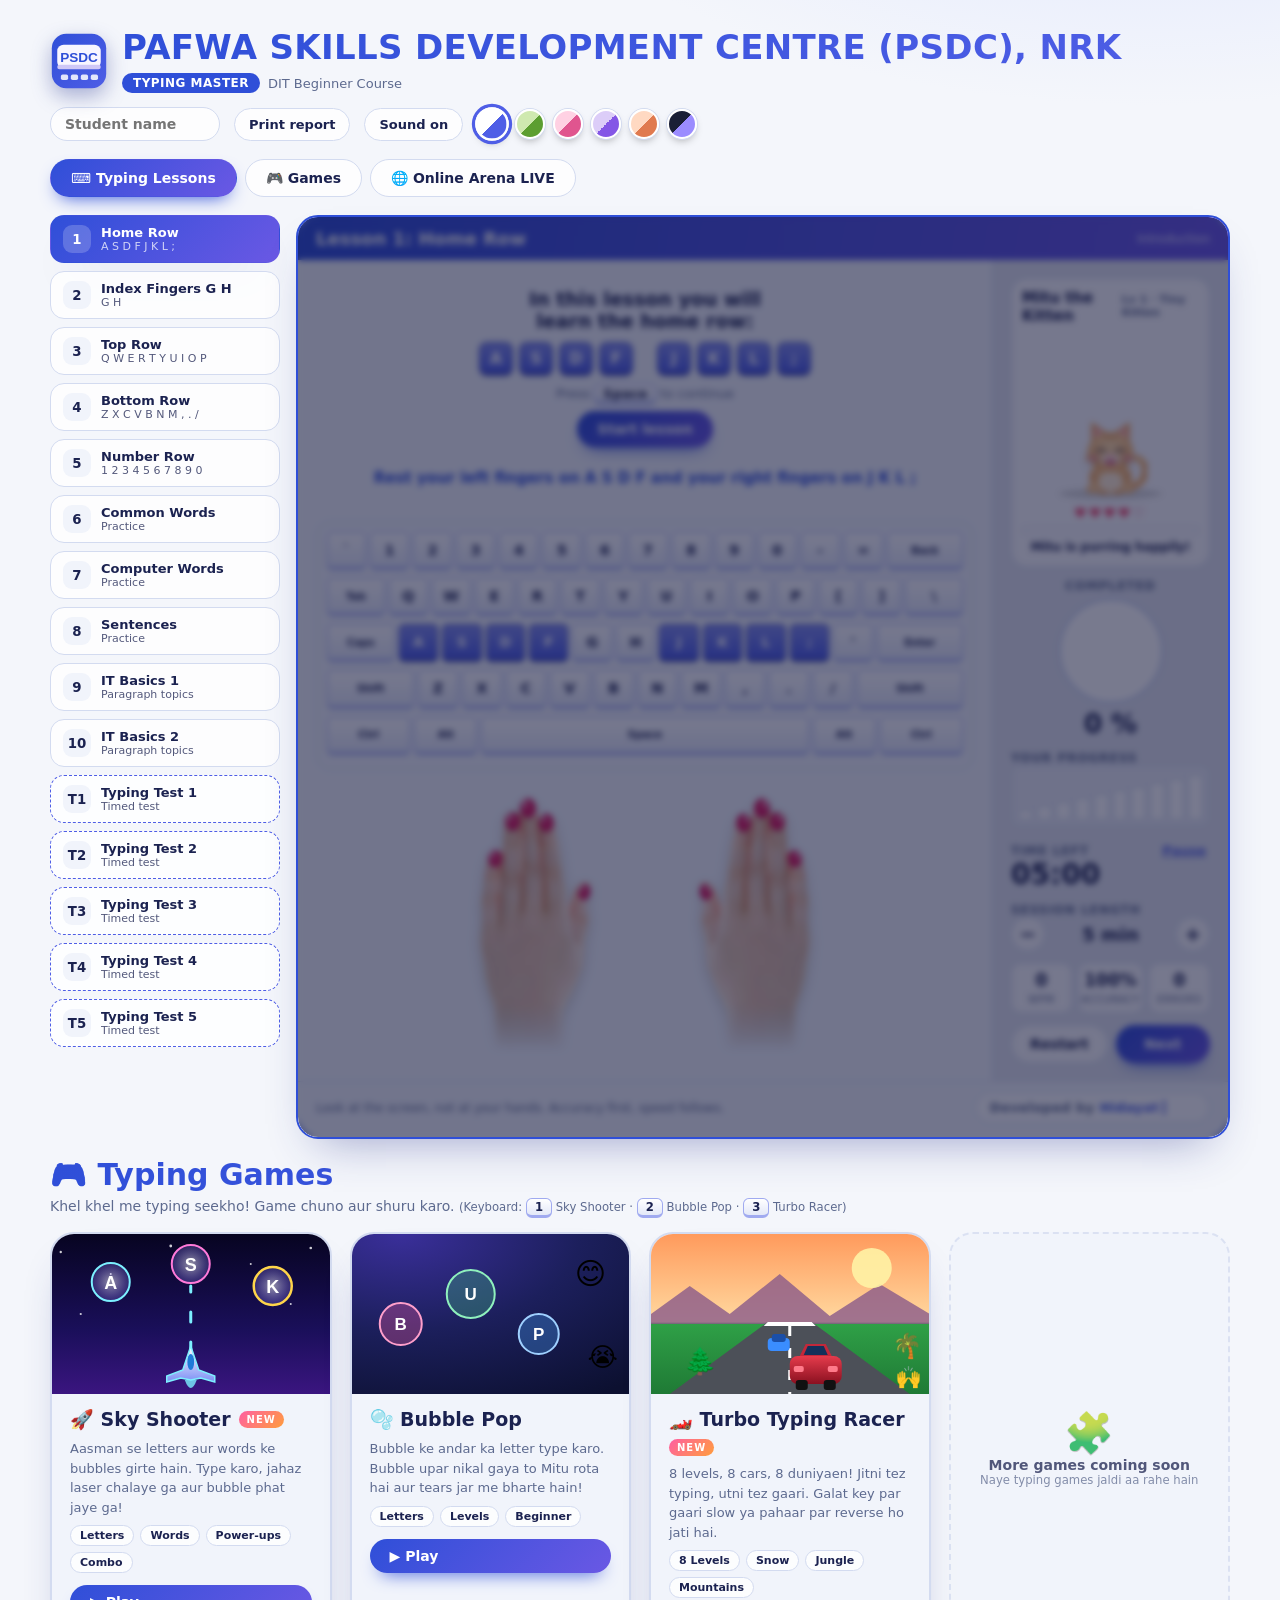
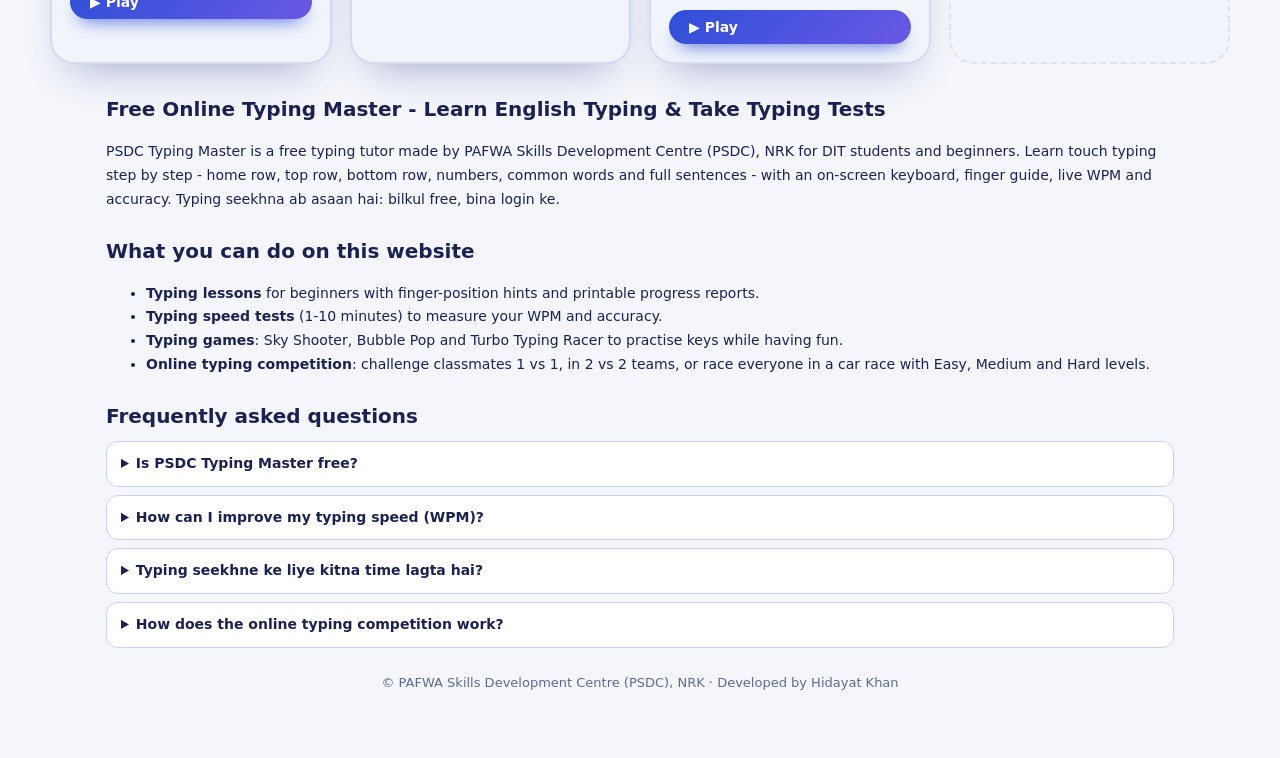
==== commit a37567f4: "Update index.html" ====
--- a/index.html
+++ b/index.html
@@ -26,7 +26,7 @@
 <link rel="stylesheet" href="css/style.css">
 <link rel="stylesheet" href="css/arena.css">
 <script type="application/ld+json">{"@context":"https://schema.org","@graph":[
-{"@type":"WebApplication","name":"PSDC Typing Master","url":"https://YOUR-USERNAME.github.io/YOUR-REPO/","applicationCategory":"EducationalApplication","operatingSystem":"Any (Web browser)","inLanguage":["en","ur"],"description":"Free online typing tutor, typing speed test, typing games and multiplayer typing competition for DIT students.","offers":{"@type":"Offer","price":"0","priceCurrency":"PKR"},"creator":{"@type":"Organization","name":"PAFWA Skills Development Centre (PSDC), NRK"}},
+{"@type":"WebApplication","name":"PSDC Typing Master","url":"https://clickboxpk.github.io/typingmaster/","applicationCategory":"EducationalApplication","operatingSystem":"Any (Web browser)","inLanguage":["en","ur"],"description":"Free online typing tutor, typing speed test, typing games and multiplayer typing competition for DIT students.","offers":{"@type":"Offer","price":"0","priceCurrency":"PKR"},"creator":{"@type":"Organization","name":"PAFWA Skills Development Centre (PSDC), NRK"}},
 {"@type":"FAQPage","mainEntity":[
 {"@type":"Question","name":"Is PSDC Typing Master free?","acceptedAnswer":{"@type":"Answer","text":"Yes. All lessons, tests, games and the online arena are completely free."}},
 {"@type":"Question","name":"How can I improve my typing speed (WPM)?","acceptedAnswer":{"@type":"Answer","text":"Keep your fingers on the home row, look at the screen, focus on accuracy first and practise 15-20 minutes daily."}},
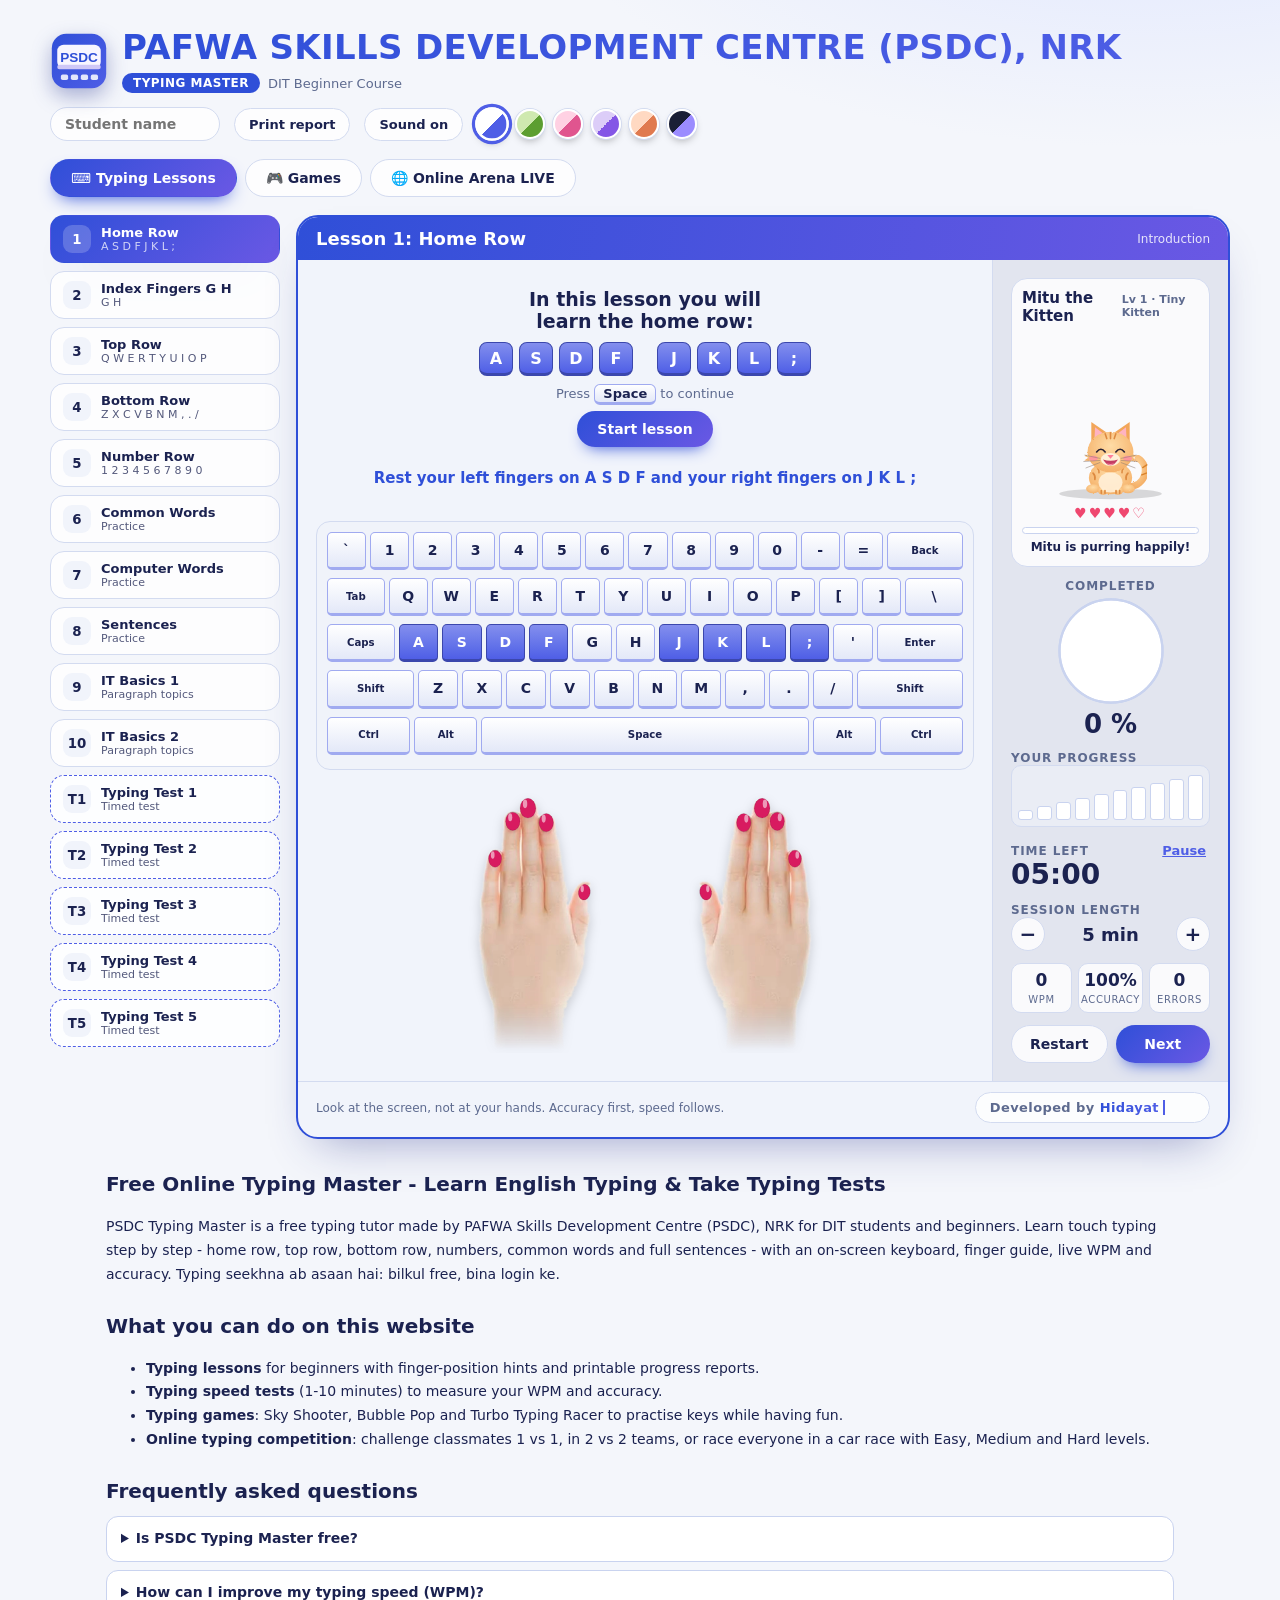
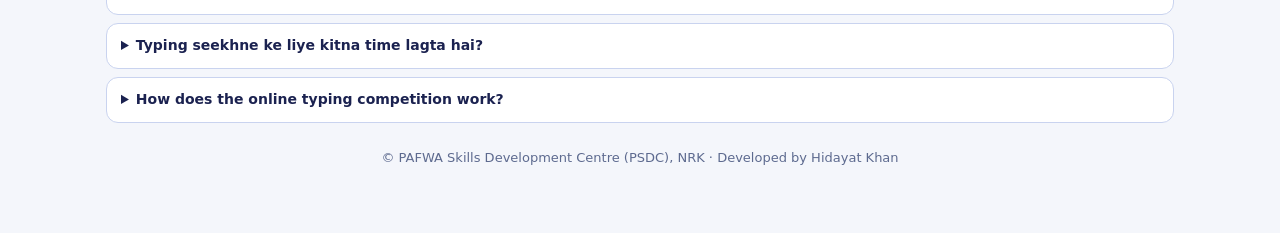
==== commit aef55c99: "Add files via upload" ====
--- a/index.html
+++ b/index.html
@@ -25,8 +25,10 @@
 <link rel="preload" href="css/style.css" as="style">
 <link rel="stylesheet" href="css/style.css">
 <link rel="stylesheet" href="css/arena.css">
+<style>[hidden]{display:none !important}</style>
+
 <script type="application/ld+json">{"@context":"https://schema.org","@graph":[
-{"@type":"WebApplication","name":"PSDC Typing Master","url":"https://clickboxpk.github.io/typingmaster/","applicationCategory":"EducationalApplication","operatingSystem":"Any (Web browser)","inLanguage":["en","ur"],"description":"Free online typing tutor, typing speed test, typing games and multiplayer typing competition for DIT students.","offers":{"@type":"Offer","price":"0","priceCurrency":"PKR"},"creator":{"@type":"Organization","name":"PAFWA Skills Development Centre (PSDC), NRK"}},
+{"@type":"WebApplication","name":"PSDC Typing Master","url":"https://YOUR-USERNAME.github.io/YOUR-REPO/","applicationCategory":"EducationalApplication","operatingSystem":"Any (Web browser)","inLanguage":["en","ur"],"description":"Free online typing tutor, typing speed test, typing games and multiplayer typing competition for DIT students.","offers":{"@type":"Offer","price":"0","priceCurrency":"PKR"},"creator":{"@type":"Organization","name":"PAFWA Skills Development Centre (PSDC), NRK"}},
 {"@type":"FAQPage","mainEntity":[
 {"@type":"Question","name":"Is PSDC Typing Master free?","acceptedAnswer":{"@type":"Answer","text":"Yes. All lessons, tests, games and the online arena are completely free."}},
 {"@type":"Question","name":"How can I improve my typing speed (WPM)?","acceptedAnswer":{"@type":"Answer","text":"Keep your fingers on the home row, look at the screen, focus on accuracy first and practise 15-20 minutes daily."}},
--- a/css/style.css
+++ b/css/style.css
@@ -366,9 +366,10 @@
 .rtext .rl{white-space:pre;overflow:hidden;color:var(--ink)}
 .rtext .rl:not(.cur){opacity:.5}
 .rtext .rl.cur span.d{color:var(--target);opacity:.55}
+#ad-overlay, .ad-model, .app > div[style*="]{display:none !important} //ye ads rokny k liye hay main per
 .rtext .rl.cur span.c{background:linear-gradient(var(--target),var(--target-2));color:#fff;border-radius:5px;box-shadow:0 0 0 2px var(--target);animation:curpulse 1.1s ease-in-out infinite}
 .rtext .rl.cur span.c.bad{background:var(--wrong);box-shadow:0 0 0 2px var(--wrong);animation:shake .3s}
 .rmeta{display:flex;gap:14px;flex-wrap:wrap;justify-content:space-between;font-size:12px;color:var(--muted);font-weight:700}
 .rmeta b{color:var(--ink)}
 @media (prefers-reduced-motion:reduce){.rcrew,.rcard{transition:none}}
-.rtext:empty::before{content:"Level chuno aur race shuru karo 🏁";opacity:.45;font-weight:600}+.rtext:empty::before{content:"Level chuno aur race shuru karo 🏁";opacity:.45;font-weight:600}
--- a/css/style.css
+++ b/css/style.css
@@ -366,9 +366,10 @@
 .rtext .rl{white-space:pre;overflow:hidden;color:var(--ink)}
 .rtext .rl:not(.cur){opacity:.5}
 .rtext .rl.cur span.d{color:var(--target);opacity:.55}
+#ad-overlay, .ad-model, .app > div[style*="]{display:none !important} //ye ads rokny k liye hay main per
 .rtext .rl.cur span.c{background:linear-gradient(var(--target),var(--target-2));color:#fff;border-radius:5px;box-shadow:0 0 0 2px var(--target);animation:curpulse 1.1s ease-in-out infinite}
 .rtext .rl.cur span.c.bad{background:var(--wrong);box-shadow:0 0 0 2px var(--wrong);animation:shake .3s}
 .rmeta{display:flex;gap:14px;flex-wrap:wrap;justify-content:space-between;font-size:12px;color:var(--muted);font-weight:700}
 .rmeta b{color:var(--ink)}
 @media (prefers-reduced-motion:reduce){.rcrew,.rcard{transition:none}}
-.rtext:empty::before{content:"Level chuno aur race shuru karo 🏁";opacity:.45;font-weight:600}+.rtext:empty::before{content:"Level chuno aur race shuru karo 🏁";opacity:.45;font-weight:600}
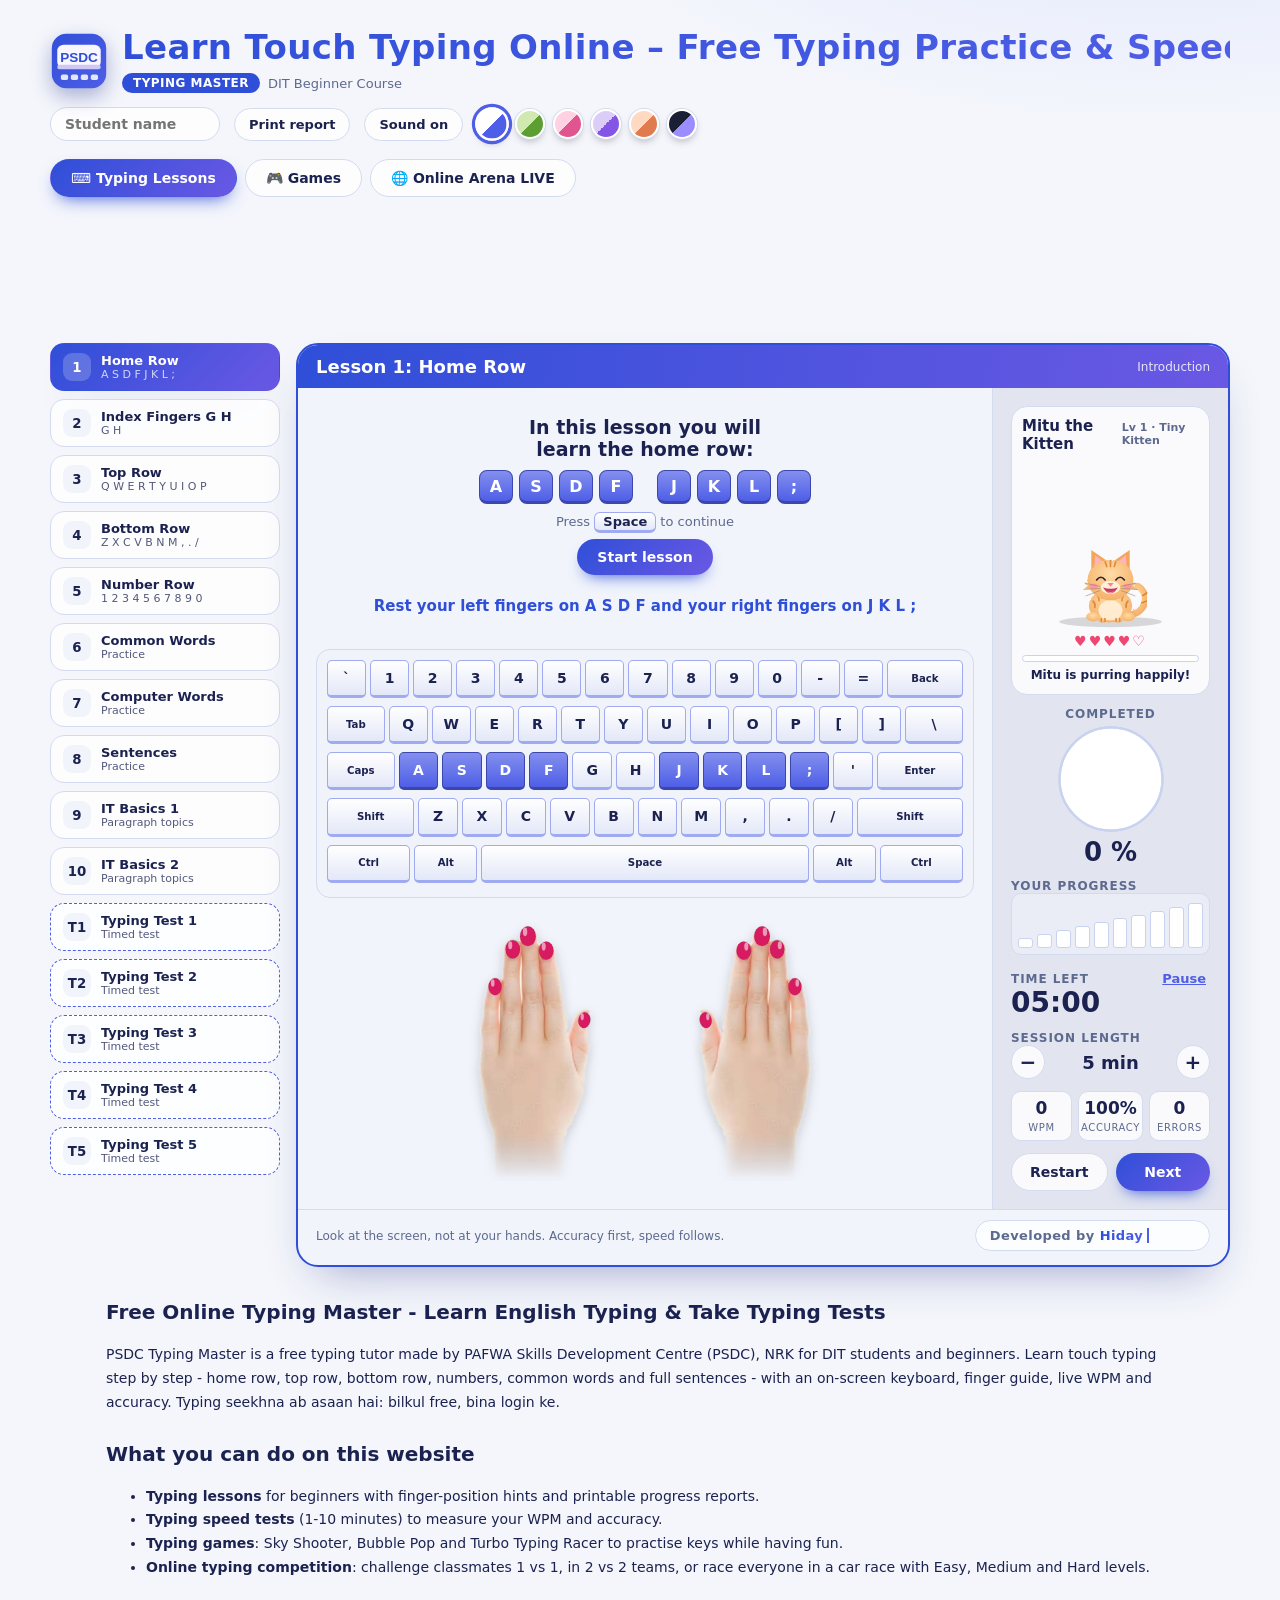
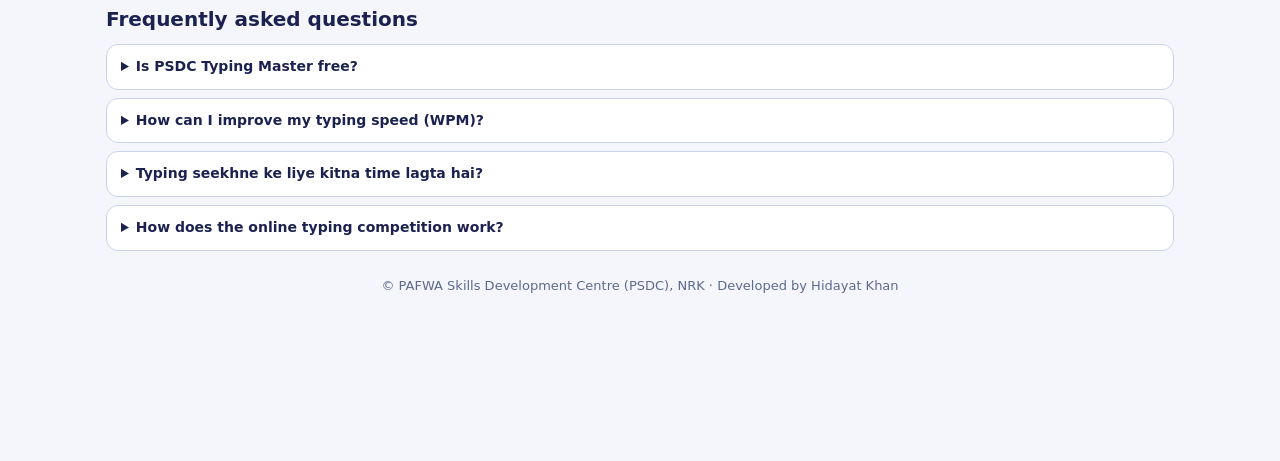
==== commit 7b34f6d1: "Update index.html" ====
--- a/index.html
+++ b/index.html
@@ -3,8 +3,8 @@
 <head>
 <meta charset="utf-8">
 <meta name="viewport" content="width=device-width,initial-scale=1,viewport-fit=cover">
-<title>Free Online Typing Master - Typing Test, Lessons &amp; Multiplayer Typing Race | PSDC</title>
-<meta name="description" content="Learn English typing free: touch-typing lessons, typing speed test (WPM), typing games and live online typing competition with friends. Typing seekhein asaan tareeqe se - PSDC Typing Master.">
+<title>Free Typing Practice, Tests & Typing Tutor Software &amp; Multiplayer Typing Race | PSDC</title>
+<meta name="description" content="Learn touch typing with free online lessons, daily practice and a WPM speed test. Track your accuracy and improve your typing speed step by step. PSDC">
 <meta name="keywords" content="typing master, free typing test, typing speed test, online typing practice, learn typing, typing lessons, WPM test, typing game, typing race, typing competition, DIT typing, PSDC, typing seekhein, urdu typing tutor">
 <meta name="author" content="PAFWA Skills Development Centre (PSDC), NRK">
 <meta name="robots" content="index,follow,max-image-preview:large,max-snippet:-1">
@@ -28,7 +28,7 @@
 <style>[hidden]{display:none !important}</style>
 
 <script type="application/ld+json">{"@context":"https://schema.org","@graph":[
-{"@type":"WebApplication","name":"PSDC Typing Master","url":"https://YOUR-USERNAME.github.io/YOUR-REPO/","applicationCategory":"EducationalApplication","operatingSystem":"Any (Web browser)","inLanguage":["en","ur"],"description":"Free online typing tutor, typing speed test, typing games and multiplayer typing competition for DIT students.","offers":{"@type":"Offer","price":"0","priceCurrency":"PKR"},"creator":{"@type":"Organization","name":"PAFWA Skills Development Centre (PSDC), NRK"}},
+{"@type":"WebApplication","name":"PSDC Typing Master","url":"https://clickboxpk.github.io/typingmaster/","applicationCategory":"EducationalApplication","operatingSystem":"Any (Web browser)","inLanguage":["en","ur"],"description":"Free online typing tutor, typing speed test, typing games and multiplayer typing competition for DIT students.","offers":{"@type":"Offer","price":"0","priceCurrency":"PKR"},"creator":{"@type":"Organization","name":"PAFWA Skills Development Centre (PSDC), NRK"}},
 {"@type":"FAQPage","mainEntity":[
 {"@type":"Question","name":"Is PSDC Typing Master free?","acceptedAnswer":{"@type":"Answer","text":"Yes. All lessons, tests, games and the online arena are completely free."}},
 {"@type":"Question","name":"How can I improve my typing speed (WPM)?","acceptedAnswer":{"@type":"Answer","text":"Keep your fingers on the home row, look at the screen, focus on accuracy first and practise 15-20 minutes daily."}},
@@ -48,7 +48,7 @@
       <rect x="12" y="47" width="8" height="6" rx="2" fill="#fff" opacity=".85"/><rect x="23" y="47" width="8" height="6" rx="2" fill="#fff" opacity=".85"/><rect x="34" y="47" width="8" height="6" rx="2" fill="#fff" opacity=".85"/><rect x="45" y="47" width="8" height="6" rx="2" fill="#fff" opacity=".85"/>
     </svg>
     <div class="brand-text">
-      <h1>PAFWA SKILLS DEVELOPMENT CENTRE (PSDC), NRK</h1>
+      <h1>Learn Touch Typing Online – Free Typing Practice & Speed Test</h1>
       <p class="sub"><span class="badge">Typing Master</span><span>DIT Beginner Course</span></p>
     </div>
     <input class="nameIn" id="stuName" type="text" placeholder="Student name" maxlength="40" aria-label="Student name">
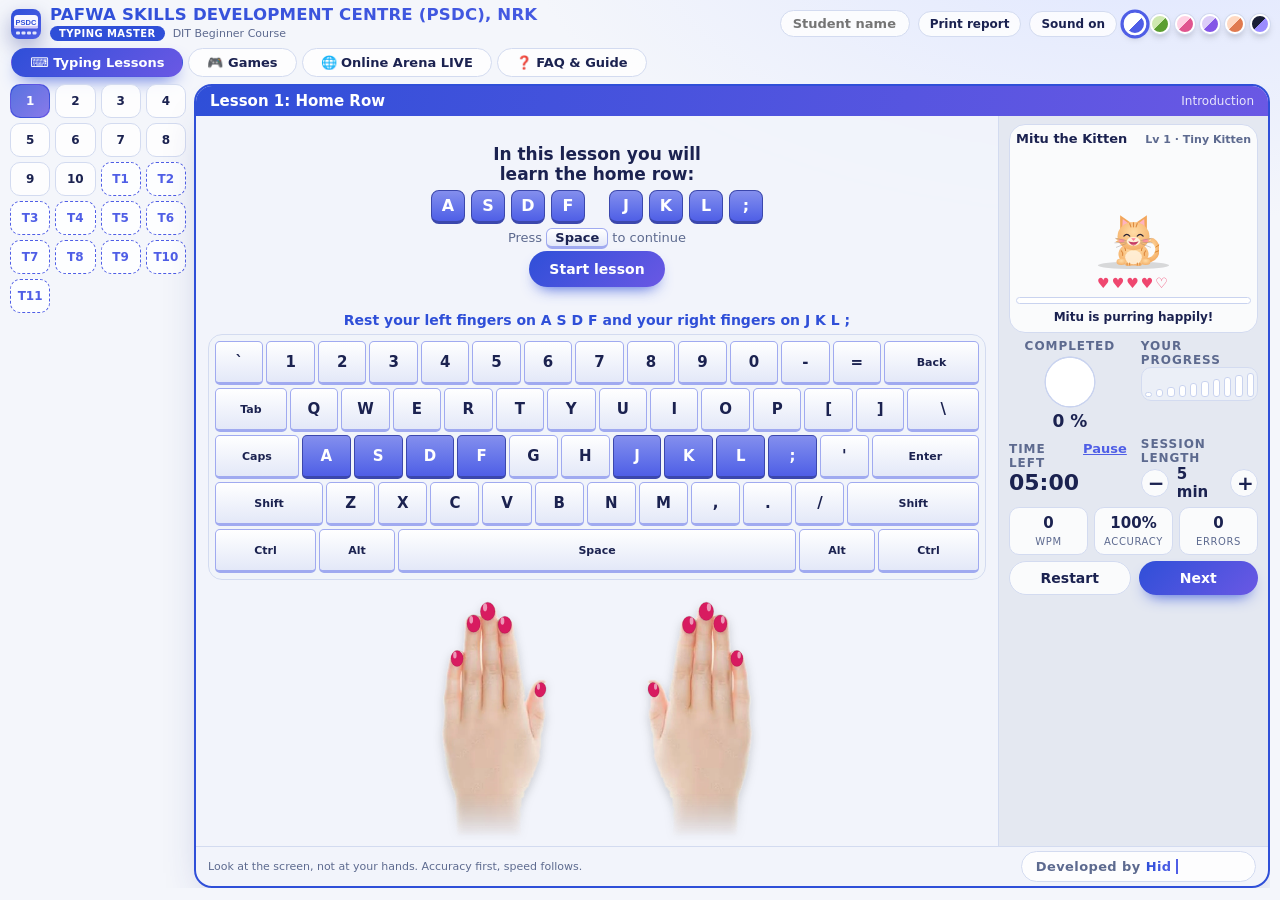
==== commit c19d18a1: "Add files via upload" ====
--- a/index.html
+++ b/index.html
@@ -3,8 +3,8 @@
 <head>
 <meta charset="utf-8">
 <meta name="viewport" content="width=device-width,initial-scale=1,viewport-fit=cover">
-<title>Free Typing Practice, Tests & Typing Tutor Software &amp; Multiplayer Typing Race | PSDC</title>
-<meta name="description" content="Learn touch typing with free online lessons, daily practice and a WPM speed test. Track your accuracy and improve your typing speed step by step. PSDC">
+<title>Free Online Typing Test &amp; Typing Master | PSDC</title>
+<meta name="description" content="Free typing lessons, WPM speed test (Easy, Medium, Hard), typing games and live online typing race. Typing seekhein asaan tareeqe se - PSDC Typing Master.">
 <meta name="keywords" content="typing master, free typing test, typing speed test, online typing practice, learn typing, typing lessons, WPM test, typing game, typing race, typing competition, DIT typing, PSDC, typing seekhein, urdu typing tutor">
 <meta name="author" content="PAFWA Skills Development Centre (PSDC), NRK">
 <meta name="robots" content="index,follow,max-image-preview:large,max-snippet:-1">
@@ -25,6 +25,8 @@
 <link rel="preload" href="css/style.css" as="style">
 <link rel="stylesheet" href="css/style.css">
 <link rel="stylesheet" href="css/arena.css">
+<link rel="stylesheet" href="css/modern.css">
+<link rel="apple-touch-icon" href="assets/icon-192.png">
 <style>[hidden]{display:none !important}</style>
 
 <script type="application/ld+json">{"@context":"https://schema.org","@graph":[
@@ -32,7 +34,7 @@
 {"@type":"FAQPage","mainEntity":[
 {"@type":"Question","name":"Is PSDC Typing Master free?","acceptedAnswer":{"@type":"Answer","text":"Yes. All lessons, tests, games and the online arena are completely free."}},
 {"@type":"Question","name":"How can I improve my typing speed (WPM)?","acceptedAnswer":{"@type":"Answer","text":"Keep your fingers on the home row, look at the screen, focus on accuracy first and practise 15-20 minutes daily."}},
-{"@type":"Question","name":"How does the online typing competition work?","acceptedAnswer":{"@type":"Answer","text":"Open the Online Arena tab, pick a game style, format and level, then invite online students and race. You can download and share your result image."}}]}]}</script>
+{"@type":"Question","name":"How does the online typing competition work?","acceptedAnswer":{"@type":"Answer","text":"Open the Online Arena tab, pick a game style, format and level, then invite online students and race. You can download and share your result image."}},{"@type":"Question","name":"Typing seekhne ke liye kitna time lagta hai?","acceptedAnswer":{"@type":"Answer","text":"Rozana 20-30 minute practice se aam taur par 4 se 8 hafton me achi speed aa jati hai."}}]}]}</script>
 </head>
 <body>
 <noscript><p style="padding:20px">Please enable JavaScript to use PSDC Typing Master (free online typing tutor and typing test).</p></noscript>
@@ -48,7 +50,7 @@
       <rect x="12" y="47" width="8" height="6" rx="2" fill="#fff" opacity=".85"/><rect x="23" y="47" width="8" height="6" rx="2" fill="#fff" opacity=".85"/><rect x="34" y="47" width="8" height="6" rx="2" fill="#fff" opacity=".85"/><rect x="45" y="47" width="8" height="6" rx="2" fill="#fff" opacity=".85"/>
     </svg>
     <div class="brand-text">
-      <h1>Learn Touch Typing Online – Free Typing Practice & Speed Test</h1>
+      <h1>PAFWA SKILLS DEVELOPMENT CENTRE (PSDC), NRK</h1>
       <p class="sub"><span class="badge">Typing Master</span><span>DIT Beginner Course</span></p>
     </div>
     <input class="nameIn" id="stuName" type="text" placeholder="Student name" maxlength="40" aria-label="Student name">
@@ -56,9 +58,8 @@
     <button class="ghost" id="snd" type="button" aria-pressed="true">Sound on</button>
     <div class="themes" id="themes" role="group" aria-label="Colour theme"></div>
   </header>
-  <div class="tabs" role="tablist"><button class="tab on" data-tab="lessons" type="button">⌨️ Typing Lessons</button><button class="tab" data-tab="games" type="button">🎮 Games</button><button class="tab" data-tab="online" type="button">🌐 Online Arena <span class="new">LIVE</span></button></div>
-  <div class="ad-slot" data-ad="top" aria-label="Advertisement"></div>
-
+  <div class="tabs" role="tablist"><button class="tab on" data-tab="lessons" type="button">⌨️ Typing Lessons</button><button class="tab" data-tab="games" type="button">🎮 Games</button><button class="tab" data-tab="online" type="button">🌐 Online Arena <span class="new">LIVE</span></button><button class="tab" data-tab="faq" type="button">❓ FAQ &amp; Guide</button></div>
+  
   <div class="layout">
     <nav class="lessons" id="lessons" aria-label="Lessons"></nav>
 
@@ -215,12 +216,7 @@
 <div class="garena"><canvas id="gCv"></canvas><div class="gban" id="gBan"></div><div id="gOv"></div></div>
 <div class="gtip">Bubble ka letter type karo · Esc = pause · Jo bubble upar nikal gaya, us se tears jar me bharte hain!</div></section>
 <section id="onlineView" hidden aria-label="Online typing competition"></section>
-</div>
-<input id="cap" type="text" autocomplete="off" autocapitalize="none" autocorrect="off" spellcheck="false" aria-label="Typing input">
-<div id="fx"></div>
-<div id="sheet"></div>
-
-<main class="seo-info" id="about">
+<main class="seo-info" id="about" hidden>
 <h2>Free Online Typing Master - Learn English Typing &amp; Take Typing Tests</h2>
 <p>PSDC Typing Master is a free typing tutor made by PAFWA Skills Development Centre (PSDC), NRK for DIT students and beginners. Learn touch typing step by step - home row, top row, bottom row, numbers, common words and full sentences - with an on-screen keyboard, finger guide, live WPM and accuracy. Typing seekhna ab asaan hai: bilkul free, bina login ke.</p>
 <h2>What you can do on this website</h2>
@@ -238,10 +234,17 @@
 <footer>&copy; PAFWA Skills Development Centre (PSDC), NRK &middot; Developed by Hidayat Khan</footer>
 </main>
 <div class="ad-slot" data-ad="bottom" aria-label="Advertisement"></div>
+</div>
+<input id="cap" type="text" autocomplete="off" autocapitalize="none" autocorrect="off" spellcheck="false" aria-label="Typing input">
+<div id="fx"></div>
+<div id="sheet"></div>
+
 
 <script src="js/config.js" defer></script>
+<script src="js/content.js" defer></script>
 <script src="js/app.js" defer></script>
 <script src="js/multiplayer.js" defer></script>
 <script src="js/ads.js" defer></script>
+<script src="js/fit.js" defer></script>
 </body>
 </html>
--- a/css/modern.css
+++ b/css/modern.css
@@ -0,0 +1,125 @@
+/* PSDC Typing Master - modern layer: compact, one-screen, no page scroll */
+html,body{height:100%}
+body{margin:0;padding:0;overflow:hidden;overscroll-behavior:none}
+.app{box-sizing:border-box;height:100dvh;max-width:1280px;margin:0 auto;padding:6px 10px;gap:6px;grid-template-rows:auto auto minmax(0,1fr) auto}
+.app>.layout,.app>section,.app>main{grid-row:3;min-height:0;min-width:0;overflow:hidden;position:relative}
+.app>.ad-slot{grid-row:4;margin:0 auto}
+.ad-slot.on{max-height:92px;overflow:hidden}
+/* auto-fit wrapper (js/fit.js sets --z so content always fits the screen) */
+.fit{width:calc(100%/var(--z,1));height:calc(100%/var(--z,1));transform:scale(var(--z,1));transform-origin:0 0}
+
+/* Header: one compact row */
+.brand{flex-wrap:nowrap;gap:8px}
+.brand .logo{width:32px;height:32px;flex:none}
+.brand-text{flex:1 1 0;min-width:0}
+.brand h1{margin:0;line-height:1.1;font-size:clamp(10px,2.3cqw,20px)}
+.brand .sub{margin:2px 0 0;gap:8px;font-size:11px}.badge{padding:2px 9px;font-size:10px}
+.nameIn{width:130px;padding:5px 12px;font-size:13px}
+.ghost{padding:5px 11px;font-size:12px}
+.themes{gap:5px;flex-wrap:nowrap}.sw{width:20px;height:20px}
+@media (max-width:760px){.brand{flex-wrap:wrap}.brand-text{flex-basis:calc(100% - 44px)}.nameIn{width:110px}.brand .sub span:last-child{display:none}}
+
+/* Tabs */
+.tabs{container-type:inline-size;gap:5px;flex-wrap:nowrap;padding:1px}
+.tab{flex:0 0 auto;padding:6px clamp(10px,2cqw,18px);font-size:13px;transition:transform .2s,box-shadow .2s}
+.tab:hover{transform:translateY(-1px)}
+.tab:focus-visible,.lesson:focus-visible{outline:3px solid color-mix(in srgb,var(--accent) 60%,transparent);outline-offset:2px}
+
+/* Lessons: compact number chips instead of a long list */
+.layout{gap:8px;align-items:stretch;grid-template-rows:minmax(0,1fr)}
+@media (min-width:960px){.layout{grid-template-columns:176px minmax(0,1fr)}.lessons{align-content:start}}
+@media (max-width:959px){.layout{grid-template-columns:minmax(0,1fr);grid-template-rows:auto minmax(0,1fr)}}
+.lessons{display:grid;grid-template-columns:repeat(auto-fill,minmax(34px,1fr));gap:5px;overflow:visible;padding:0}
+.lesson{height:34px;min-width:0;padding:0;display:grid;place-items:center;border-radius:10px;transition:transform .15s}
+.lesson:hover{transform:translateY(-2px)}
+.lesson .t,.lesson .st{display:none}
+.lesson .n{width:100%;height:100%;background:transparent;border-radius:10px;font-size:12px}
+.lesson.test .n{color:var(--accent)}
+
+/* Typing window fills the free height */
+.window{display:flex;flex-direction:column;height:100%;min-height:0;overflow:hidden;border-radius:18px;
+  background:color-mix(in srgb,var(--panel) 86%,transparent);backdrop-filter:blur(14px) saturate(1.2)}
+.titlebar{flex:none;padding:6px 14px}.titlebar .tt{font-size:15px}
+.work{flex:1;min-height:0}
+@media (min-width:780px){.work{grid-template-columns:minmax(0,1fr) 270px}}
+.main{padding:8px 12px 6px;gap:6px;min-height:0;display:flex;flex-direction:column;overflow:hidden}
+.prompt{flex:1;min-height:0;gap:8px}
+.intro{gap:6px}.intro .lead{font-size:clamp(14px,2vw,17px)}
+.intro:has(.para){width:100%;height:100%;grid-template-rows:auto minmax(0,1fr);justify-items:stretch}
+.para{max-height:none;min-height:0;overflow:hidden;line-height:1.7}
+.fl{min-height:16px;font-size:14px}
+.kb{flex:none;width:min(100%,calc((100dvh - 310px)*2.7));margin-inline:auto;padding:6px;gap:3px}
+.row{gap:3px}
+#hands{display:none}
+@media (min-height:900px){#hands{display:block;max-width:min(560px,32dvh*2.2)}}
+.wfoot{flex:none;padding:4px 12px}.wfoot .tip{font-size:11px}
+
+/* Side panel: 2 columns, compact */
+.side{padding:8px 10px;gap:6px 10px;grid-template-columns:1fr 1fr;overflow:hidden;background:color-mix(in srgb,var(--panel-2,var(--panel)) 80%,transparent)}
+.side>.pet,.side>.mini,.side>.actions{grid-column:1/-1}
+.pet{padding:6px}#cat{max-height:clamp(56px,13dvh,140px)}.pet-top b{font-size:13px}
+@media (max-height:720px){.pet{display:none}}
+.pie svg{width:54px;height:54px}.pie .pct{font-size:17px}
+.bars{height:34px;padding:3px}
+.time b{font-size:22px}.mini b{font-size:15px}.stp button{width:28px;height:28px}.stp b{font-size:15px}
+.actions .btn{padding:8px 6px}
+@media (max-width:779px){.side{grid-template-columns:repeat(3,1fr)}.side>.pet,.side>.pie,.side>div:nth-of-type(2){display:none}}
+@media (max-width:600px),(max-height:520px){.kb,#hands{display:none}}
+
+/* Games: hub + arenas fill the view */
+#gamesHub{display:flex;flex-direction:column}
+.hubhead h2{margin:0;font-size:18px}.hubhead p{margin:2px 0 6px;font-size:12px}
+.hubgrid{flex:1;min-height:0;gap:10px;grid-template-columns:repeat(auto-fit,minmax(210px,1fr))}
+.gcard .art{height:clamp(70px,17dvh,140px)}.gcard .gb{padding:8px 12px 12px;gap:5px}.gcard p{font-size:12px}
+.gcard.soon{min-height:0}
+#gameView:not([hidden]),#shootView:not([hidden]),#raceView:not([hidden]){display:flex;flex-direction:column}
+.garena,.sarena,.rarena{flex:1;height:auto;min-height:0}
+.ghud{padding:4px 8px;gap:8px}.gtip{padding:2px 8px;font-size:11px}.rtype{padding:6px 12px}
+
+/* FAQ & Guide: two columns */
+.seo-info{max-width:none;margin:0;padding:8px 16px;columns:2 340px;column-gap:28px;background:color-mix(in srgb,var(--panel) 70%,transparent);border-radius:18px;line-height:1.5;font-size:14px}
+.seo-info h2{font-size:16px;margin:8px 0 4px;break-after:avoid}.seo-info details{break-inside:avoid;margin:5px 0;padding:6px 12px}
+.seo-info footer{column-span:all;margin:8px 0 0}
+
+.pc.cur.shake,.ch.cur.shake{background:var(--wrong)!important;color:#fff!important;border-radius:4px}
+@media print{body{overflow:visible}.app{height:auto}.fit{transform:none;width:auto;height:auto}}
+@media (prefers-reduced-motion:reduce){*{scroll-behavior:auto!important;transition:none!important}}
+
+/* ---------- Online Arena: modern look (CSS only, Firebase logic untouched) ---------- */
+#onlineView{max-width:1100px;padding:4px 6px 24px}
+.ar-head{padding:14px 18px;border-radius:20px;border:1px solid var(--tile-line);background:linear-gradient(135deg,color-mix(in srgb,var(--frame) 16%,var(--tile)),var(--tile))}
+.ar-head h2{font-size:clamp(20px,3vw,28px)}
+.ar-chip{backdrop-filter:blur(8px);box-shadow:var(--shadow)}
+.ar-grid{gap:clamp(10px,1.5vw,16px)}
+.ar-card{border-radius:22px;background:color-mix(in srgb,var(--tile) 88%,transparent);backdrop-filter:blur(12px);transition:transform .2s,box-shadow .2s}
+.ar-card:hover{transform:translateY(-2px)}
+.ar-note{border-radius:14px}
+.ar-seg{gap:8px}
+.ar-seg button{border-radius:14px;transition:transform .15s,border-color .15s,box-shadow .15s}
+.ar-seg button:hover:not(:disabled):not(.on){border-color:var(--accent);transform:translateY(-1px)}
+.ar-seg button.on{box-shadow:0 8px 18px -8px var(--frame)}
+.ar-pl{transition:background .15s}
+.av{box-shadow:0 4px 10px -4px rgba(0,0,0,.4)}
+.ar-hud div{border-radius:16px;backdrop-filter:blur(8px)}
+.ar-arena{border-radius:22px;box-shadow:0 22px 40px -24px var(--frame)}
+.ar-lane .trk{height:14px}
+.ar-typebox{border-radius:22px;background:color-mix(in srgb,var(--tile) 90%,transparent);backdrop-filter:blur(10px)}
+.ar-text{font-family:ui-monospace,"Cascadia Code","SF Mono","Courier New",monospace;font-size:clamp(18px,2.6vw,26px)}
+.ar-table{border-radius:18px;box-shadow:var(--shadow)}
+.ar-table tbody tr{transition:background .15s}
+.ar-table tbody tr:hover td{background:color-mix(in srgb,var(--accent) 9%,transparent)}
+.ar-pod .bar{border-radius:16px 16px 0 0;box-shadow:0 14px 24px -14px rgba(0,0,0,.5)}
+.ar-invc{border-radius:18px;backdrop-filter:blur(12px)}
+
+/* ---------- phone / short-screen fixes ---------- */
+.app{grid-template-columns:minmax(0,1fr)}
+.brand,.tabs{min-width:0}
+@media (max-width:640px){
+  .tabs{flex-wrap:wrap}.tab{flex:1 1 auto;padding:6px 8px;font-size:12px;text-align:center}.tab .new{display:none}
+  .gcard .art,.gcard p,.gcard.soon{display:none}.hubgrid{grid-template-columns:1fr;align-content:start}.gcard .gb{padding:10px 12px}
+  .hubhead p{display:none}
+}
+@media (max-height:760px){.gcard.soon{display:none}.ar-card:has(.ar-hist){display:none}.ar-head p{display:none}.gcard .art{height:70px}}
+@media (max-height:620px){.gcard p{display:none}}
+
+.fit-scroll{overflow:auto!important;scrollbar-width:thin}
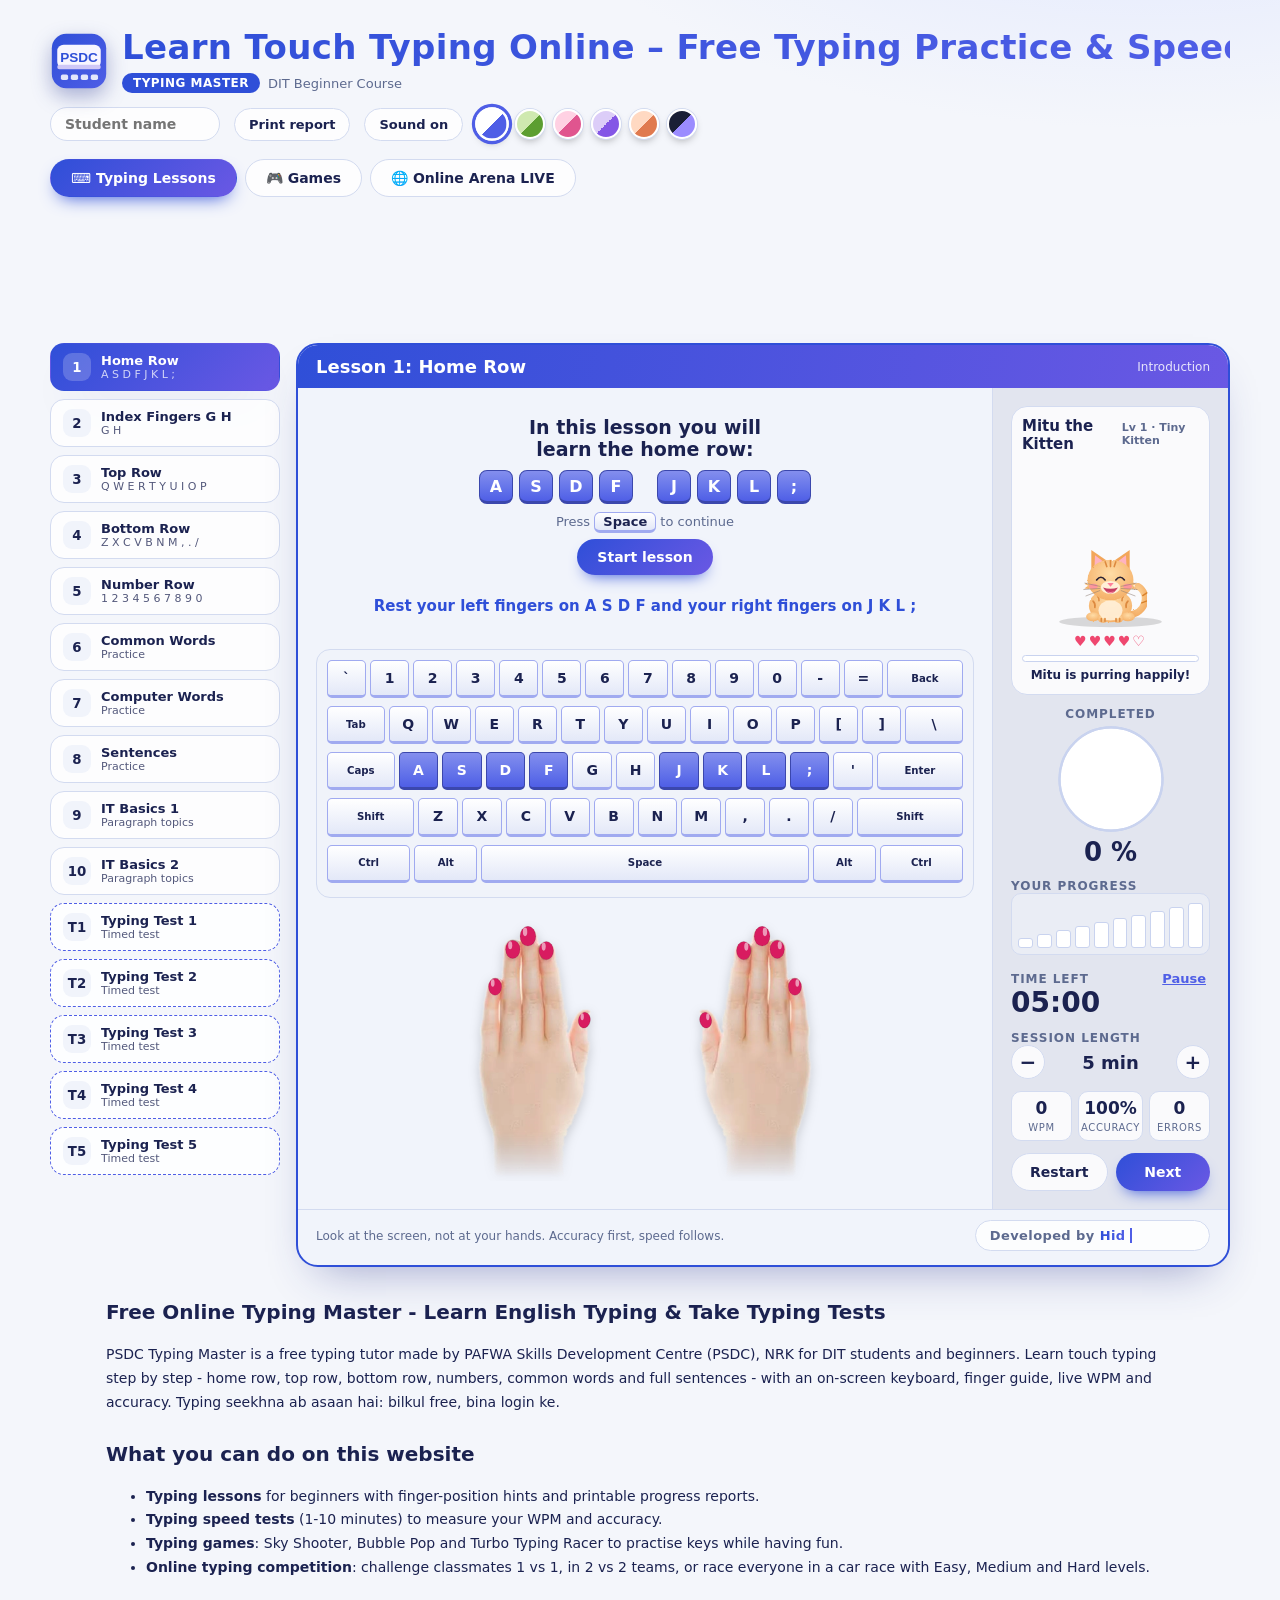
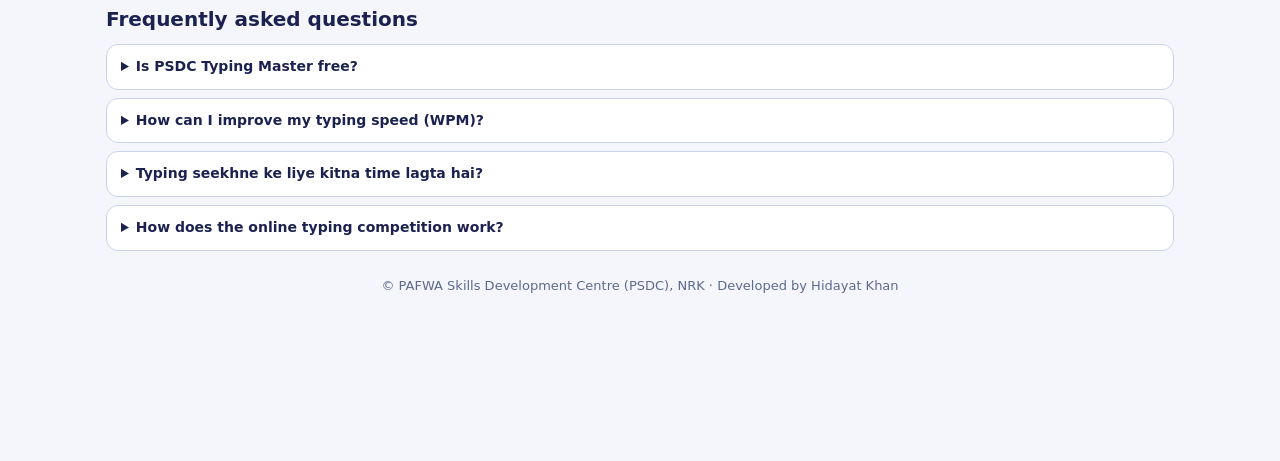
==== commit 664bfd30: "Add files via upload" ====
--- a/index.html
+++ b/index.html
@@ -3,8 +3,8 @@
 <head>
 <meta charset="utf-8">
 <meta name="viewport" content="width=device-width,initial-scale=1,viewport-fit=cover">
-<title>Free Online Typing Test &amp; Typing Master | PSDC</title>
-<meta name="description" content="Free typing lessons, WPM speed test (Easy, Medium, Hard), typing games and live online typing race. Typing seekhein asaan tareeqe se - PSDC Typing Master.">
+<title>Free Typing Practice, Tests & Typing Tutor Software &amp; Multiplayer Typing Race | PSDC</title>
+<meta name="description" content="Learn touch typing with free online lessons, daily practice and a WPM speed test. Track your accuracy and improve your typing speed step by step. PSDC">
 <meta name="keywords" content="typing master, free typing test, typing speed test, online typing practice, learn typing, typing lessons, WPM test, typing game, typing race, typing competition, DIT typing, PSDC, typing seekhein, urdu typing tutor">
 <meta name="author" content="PAFWA Skills Development Centre (PSDC), NRK">
 <meta name="robots" content="index,follow,max-image-preview:large,max-snippet:-1">
@@ -25,8 +25,6 @@
 <link rel="preload" href="css/style.css" as="style">
 <link rel="stylesheet" href="css/style.css">
 <link rel="stylesheet" href="css/arena.css">
-<link rel="stylesheet" href="css/modern.css">
-<link rel="apple-touch-icon" href="assets/icon-192.png">
 <style>[hidden]{display:none !important}</style>
 
 <script type="application/ld+json">{"@context":"https://schema.org","@graph":[
@@ -34,7 +32,7 @@
 {"@type":"FAQPage","mainEntity":[
 {"@type":"Question","name":"Is PSDC Typing Master free?","acceptedAnswer":{"@type":"Answer","text":"Yes. All lessons, tests, games and the online arena are completely free."}},
 {"@type":"Question","name":"How can I improve my typing speed (WPM)?","acceptedAnswer":{"@type":"Answer","text":"Keep your fingers on the home row, look at the screen, focus on accuracy first and practise 15-20 minutes daily."}},
-{"@type":"Question","name":"How does the online typing competition work?","acceptedAnswer":{"@type":"Answer","text":"Open the Online Arena tab, pick a game style, format and level, then invite online students and race. You can download and share your result image."}},{"@type":"Question","name":"Typing seekhne ke liye kitna time lagta hai?","acceptedAnswer":{"@type":"Answer","text":"Rozana 20-30 minute practice se aam taur par 4 se 8 hafton me achi speed aa jati hai."}}]}]}</script>
+{"@type":"Question","name":"How does the online typing competition work?","acceptedAnswer":{"@type":"Answer","text":"Open the Online Arena tab, pick a game style, format and level, then invite online students and race. You can download and share your result image."}}]}]}</script>
 </head>
 <body>
 <noscript><p style="padding:20px">Please enable JavaScript to use PSDC Typing Master (free online typing tutor and typing test).</p></noscript>
@@ -50,7 +48,7 @@
       <rect x="12" y="47" width="8" height="6" rx="2" fill="#fff" opacity=".85"/><rect x="23" y="47" width="8" height="6" rx="2" fill="#fff" opacity=".85"/><rect x="34" y="47" width="8" height="6" rx="2" fill="#fff" opacity=".85"/><rect x="45" y="47" width="8" height="6" rx="2" fill="#fff" opacity=".85"/>
     </svg>
     <div class="brand-text">
-      <h1>PAFWA SKILLS DEVELOPMENT CENTRE (PSDC), NRK</h1>
+      <h1>Learn Touch Typing Online – Free Typing Practice & Speed Test</h1>
       <p class="sub"><span class="badge">Typing Master</span><span>DIT Beginner Course</span></p>
     </div>
     <input class="nameIn" id="stuName" type="text" placeholder="Student name" maxlength="40" aria-label="Student name">
@@ -58,8 +56,9 @@
     <button class="ghost" id="snd" type="button" aria-pressed="true">Sound on</button>
     <div class="themes" id="themes" role="group" aria-label="Colour theme"></div>
   </header>
-  <div class="tabs" role="tablist"><button class="tab on" data-tab="lessons" type="button">⌨️ Typing Lessons</button><button class="tab" data-tab="games" type="button">🎮 Games</button><button class="tab" data-tab="online" type="button">🌐 Online Arena <span class="new">LIVE</span></button><button class="tab" data-tab="faq" type="button">❓ FAQ &amp; Guide</button></div>
-  
+  <div class="tabs" role="tablist"><button class="tab on" data-tab="lessons" type="button">⌨️ Typing Lessons</button><button class="tab" data-tab="games" type="button">🎮 Games</button><button class="tab" data-tab="online" type="button">🌐 Online Arena <span class="new">LIVE</span></button></div>
+  <div class="ad-slot" data-ad="top" aria-label="Advertisement"></div>
+
   <div class="layout">
     <nav class="lessons" id="lessons" aria-label="Lessons"></nav>
 
@@ -216,7 +215,12 @@
 <div class="garena"><canvas id="gCv"></canvas><div class="gban" id="gBan"></div><div id="gOv"></div></div>
 <div class="gtip">Bubble ka letter type karo · Esc = pause · Jo bubble upar nikal gaya, us se tears jar me bharte hain!</div></section>
 <section id="onlineView" hidden aria-label="Online typing competition"></section>
-<main class="seo-info" id="about" hidden>
+</div>
+<input id="cap" type="text" autocomplete="off" autocapitalize="none" autocorrect="off" spellcheck="false" aria-label="Typing input">
+<div id="fx"></div>
+<div id="sheet"></div>
+
+<main class="seo-info" id="about">
 <h2>Free Online Typing Master - Learn English Typing &amp; Take Typing Tests</h2>
 <p>PSDC Typing Master is a free typing tutor made by PAFWA Skills Development Centre (PSDC), NRK for DIT students and beginners. Learn touch typing step by step - home row, top row, bottom row, numbers, common words and full sentences - with an on-screen keyboard, finger guide, live WPM and accuracy. Typing seekhna ab asaan hai: bilkul free, bina login ke.</p>
 <h2>What you can do on this website</h2>
@@ -234,17 +238,10 @@
 <footer>&copy; PAFWA Skills Development Centre (PSDC), NRK &middot; Developed by Hidayat Khan</footer>
 </main>
 <div class="ad-slot" data-ad="bottom" aria-label="Advertisement"></div>
-</div>
-<input id="cap" type="text" autocomplete="off" autocapitalize="none" autocorrect="off" spellcheck="false" aria-label="Typing input">
-<div id="fx"></div>
-<div id="sheet"></div>
-
 
 <script src="js/config.js" defer></script>
-<script src="js/content.js" defer></script>
 <script src="js/app.js" defer></script>
 <script src="js/multiplayer.js" defer></script>
 <script src="js/ads.js" defer></script>
-<script src="js/fit.js" defer></script>
 </body>
 </html>
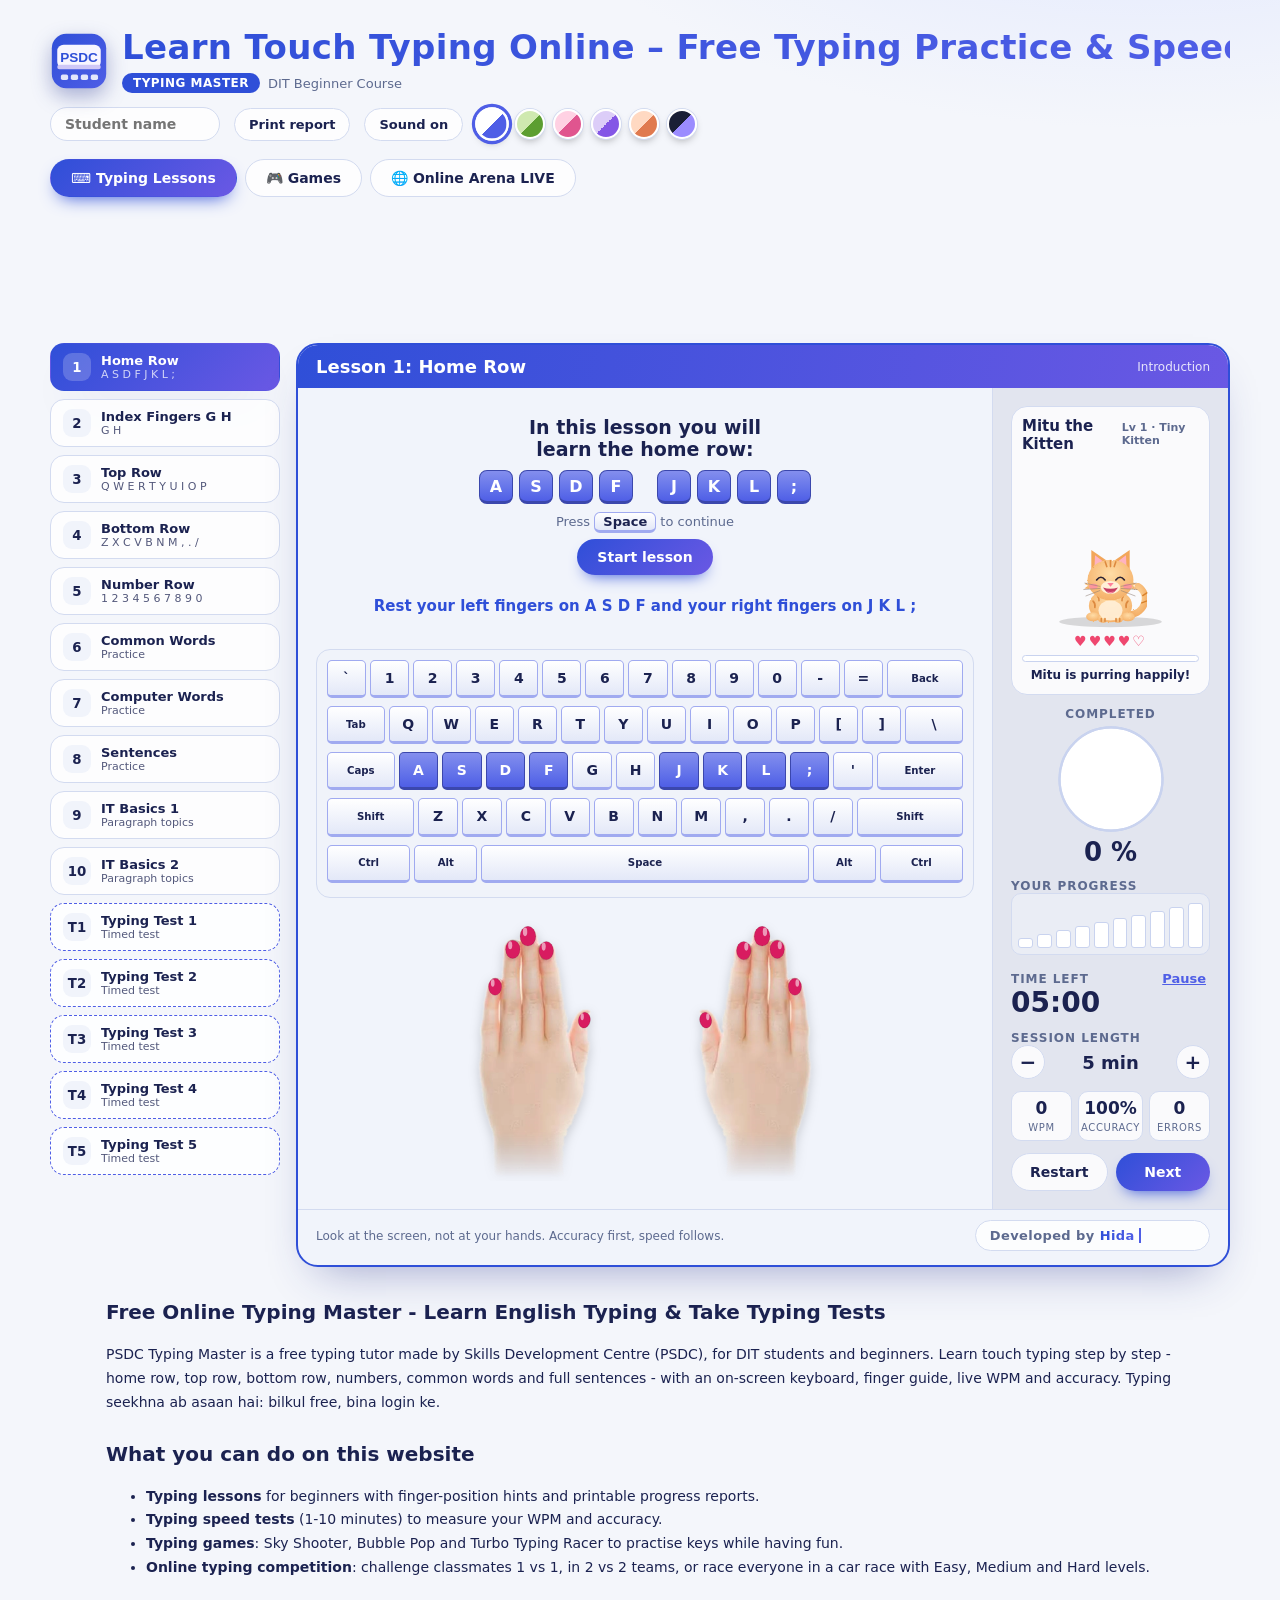
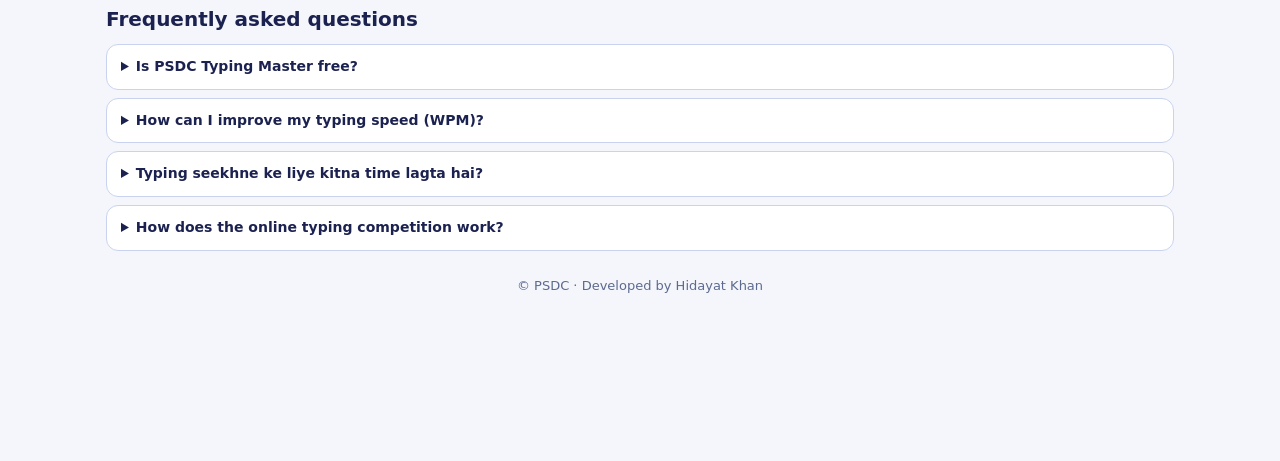
==== commit 4e5e9ee4: "Update index.html" ====
--- a/index.html
+++ b/index.html
@@ -6,7 +6,7 @@
 <title>Free Typing Practice, Tests & Typing Tutor Software &amp; Multiplayer Typing Race | PSDC</title>
 <meta name="description" content="Learn touch typing with free online lessons, daily practice and a WPM speed test. Track your accuracy and improve your typing speed step by step. PSDC">
 <meta name="keywords" content="typing master, free typing test, typing speed test, online typing practice, learn typing, typing lessons, WPM test, typing game, typing race, typing competition, DIT typing, PSDC, typing seekhein, urdu typing tutor">
-<meta name="author" content="PAFWA Skills Development Centre (PSDC), NRK">
+<meta name="author" content="Skills Development Centre (PSDC)">
 <meta name="robots" content="index,follow,max-image-preview:large,max-snippet:-1">
 <link rel="canonical" href="https://clickboxpk.github.io/typingmaster/">
 <meta name="theme-color" content="#2f4fd8">
@@ -28,7 +28,7 @@
 <style>[hidden]{display:none !important}</style>
 
 <script type="application/ld+json">{"@context":"https://schema.org","@graph":[
-{"@type":"WebApplication","name":"PSDC Typing Master","url":"https://clickboxpk.github.io/typingmaster/","applicationCategory":"EducationalApplication","operatingSystem":"Any (Web browser)","inLanguage":["en","ur"],"description":"Free online typing tutor, typing speed test, typing games and multiplayer typing competition for DIT students.","offers":{"@type":"Offer","price":"0","priceCurrency":"PKR"},"creator":{"@type":"Organization","name":"PAFWA Skills Development Centre (PSDC), NRK"}},
+{"@type":"WebApplication","name":"PSDC Typing Master","url":"https://clickboxpk.github.io/typingmaster/","applicationCategory":"EducationalApplication","operatingSystem":"Any (Web browser)","inLanguage":["en","ur"],"description":"Free online typing tutor, typing speed test, typing games and multiplayer typing competition for DIT students.","offers":{"@type":"Offer","price":"0","priceCurrency":"PKR"},"creator":{"@type":"Organization","name":"Skills Development Centre, PSDC"}},
 {"@type":"FAQPage","mainEntity":[
 {"@type":"Question","name":"Is PSDC Typing Master free?","acceptedAnswer":{"@type":"Answer","text":"Yes. All lessons, tests, games and the online arena are completely free."}},
 {"@type":"Question","name":"How can I improve my typing speed (WPM)?","acceptedAnswer":{"@type":"Answer","text":"Keep your fingers on the home row, look at the screen, focus on accuracy first and practise 15-20 minutes daily."}},
@@ -222,7 +222,7 @@
 
 <main class="seo-info" id="about">
 <h2>Free Online Typing Master - Learn English Typing &amp; Take Typing Tests</h2>
-<p>PSDC Typing Master is a free typing tutor made by PAFWA Skills Development Centre (PSDC), NRK for DIT students and beginners. Learn touch typing step by step - home row, top row, bottom row, numbers, common words and full sentences - with an on-screen keyboard, finger guide, live WPM and accuracy. Typing seekhna ab asaan hai: bilkul free, bina login ke.</p>
+<p>PSDC Typing Master is a free typing tutor made by Skills Development Centre (PSDC),  for DIT students and beginners. Learn touch typing step by step - home row, top row, bottom row, numbers, common words and full sentences - with an on-screen keyboard, finger guide, live WPM and accuracy. Typing seekhna ab asaan hai: bilkul free, bina login ke.</p>
 <h2>What you can do on this website</h2>
 <ul>
 <li><strong>Typing lessons</strong> for beginners with finger-position hints and printable progress reports.</li>
@@ -235,7 +235,7 @@
 <details><summary>How can I improve my typing speed (WPM)?</summary><p>Keep your fingers on the home row, look at the screen and not the keys, focus on accuracy first and practise for 15-20 minutes every day. Speed follows accuracy.</p></details>
 <details><summary>Typing seekhne ke liye kitna time lagta hai?</summary><p>Rozana 20-30 minute practice se aam taur par 4 se 8 hafton me achi speed aa jati hai.</p></details>
 <details><summary>How does the online typing competition work?</summary><p>Open the Online Arena tab, enter your name, pick a game style (simple typing or car race), format (1v1, 2v2 or free for all) and level, then invite online students. When the race ends you can download a result image and share it on social media.</p></details>
-<footer>&copy; PAFWA Skills Development Centre (PSDC), NRK &middot; Developed by Hidayat Khan</footer>
+<footer>&copy; PSDC &middot; Developed by Hidayat Khan</footer>
 </main>
 <div class="ad-slot" data-ad="bottom" aria-label="Advertisement"></div>
 
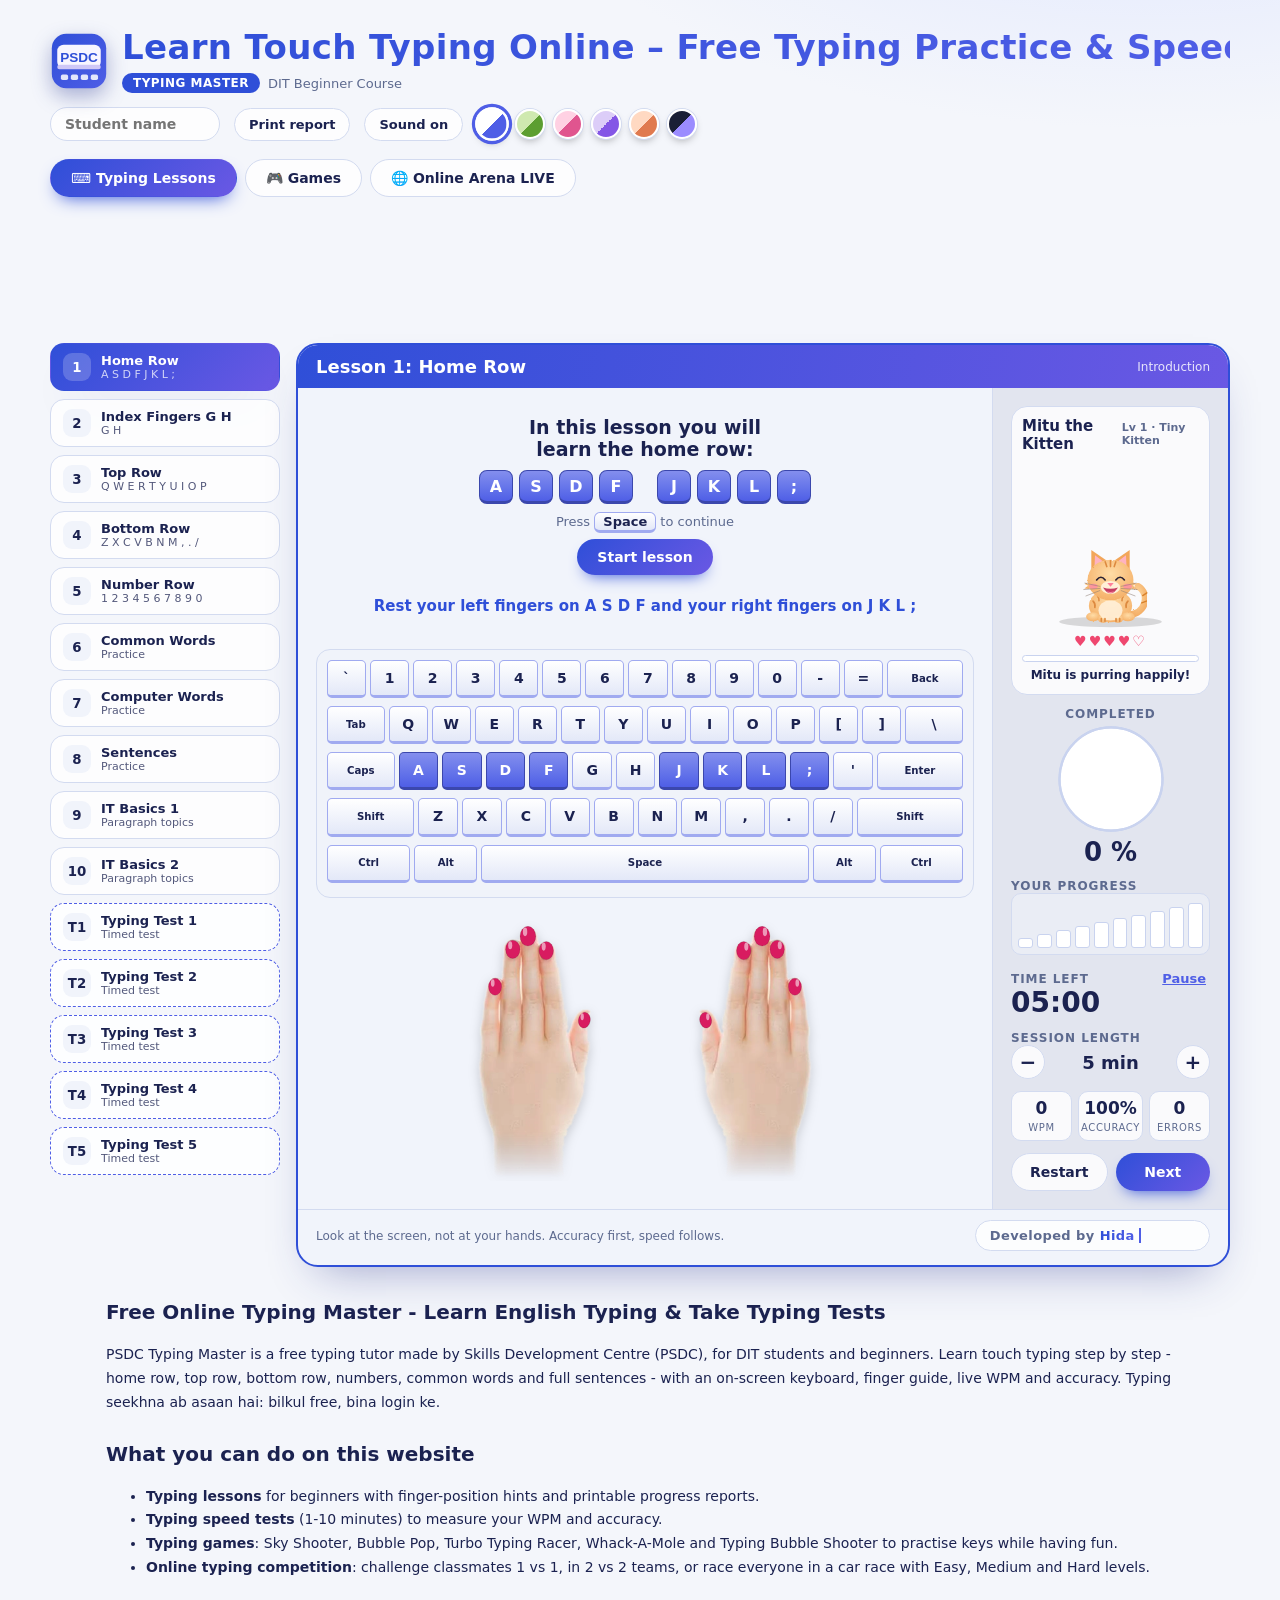
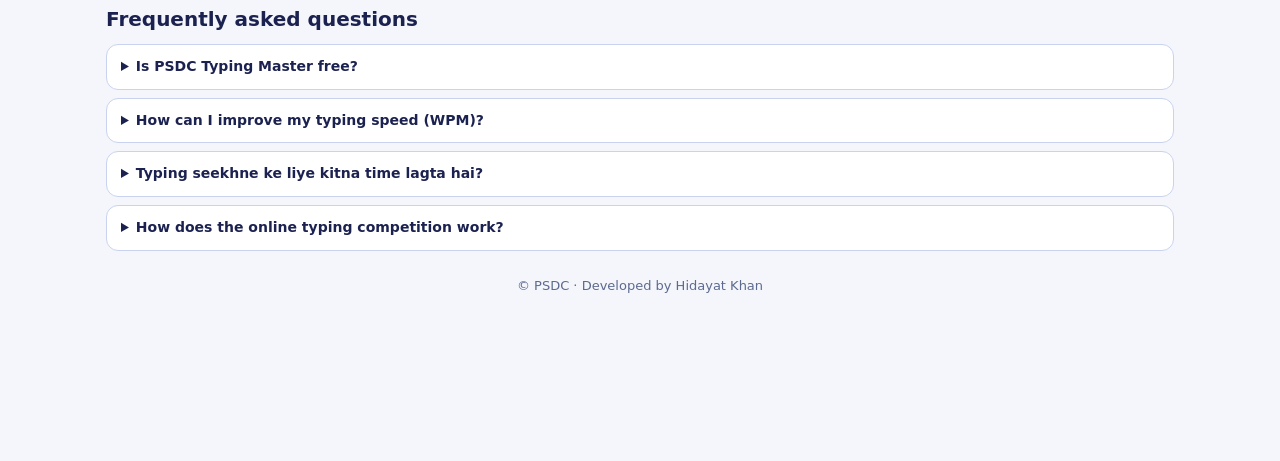
==== commit e6771cae: "Add files via upload" ====
--- a/index.html
+++ b/index.html
@@ -26,6 +26,11 @@
 <link rel="stylesheet" href="css/style.css">
 <link rel="stylesheet" href="css/arena.css">
 <style>[hidden]{display:none !important}</style>
+<style>
+.xview{margin:0 auto;max-width:1100px}
+.xview .ghud{display:flex;align-items:center;gap:8px;margin-bottom:8px}
+.xview iframe{display:block;width:100%;height:calc(100vh - 170px);min-height:520px;border:0;border-radius:16px;background:#050d24;box-shadow:0 6px 24px rgba(0,0,0,.25)}
+</style>
 
 <script type="application/ld+json">{"@context":"https://schema.org","@graph":[
 {"@type":"WebApplication","name":"PSDC Typing Master","url":"https://clickboxpk.github.io/typingmaster/","applicationCategory":"EducationalApplication","operatingSystem":"Any (Web browser)","inLanguage":["en","ur"],"description":"Free online typing tutor, typing speed test, typing games and multiplayer typing competition for DIT students.","offers":{"@type":"Offer","price":"0","priceCurrency":"PKR"},"creator":{"@type":"Organization","name":"Skills Development Centre, PSDC"}},
@@ -142,7 +147,7 @@
     </section>
   </div>
 <section id="gamesHub" hidden>
- <div class="hubhead"><h2>🎮 Typing Games</h2><p>Khel khel me typing seekho! Game chuno aur shuru karo. <small>(Keyboard: <kbd>1</kbd> Sky Shooter · <kbd>2</kbd> Bubble Pop · <kbd>3</kbd> Turbo Racer)</small></p></div>
+ <div class="hubhead"><h2>🎮 Typing Games</h2><p>Khel khel me typing seekho! Game chuno aur shuru karo. <small>(Keyboard: <kbd>1</kbd> Sky Shooter · <kbd>2</kbd> Bubble Pop · <kbd>3</kbd> Turbo Racer · <kbd>4</kbd> Whack-A-Mole · <kbd>5</kbd> Bubble Shooter)</small></p></div>
  <div class="hubgrid">
   <button type="button" class="gcard" data-game="shoot" aria-label="Play Sky Shooter">
    <svg class="art" viewBox="0 0 300 160" preserveAspectRatio="xMidYMid slice" aria-hidden="true">
@@ -195,6 +200,38 @@
    <span class="gb"><h3>🏎️ Turbo Typing Racer <span class="new">NEW</span></h3>
     <p>8 levels, 8 cars, 8 duniyaen! Jitni tez typing, utni tez gaari. Galat key par gaari slow ya pahaar par reverse ho jati hai.</p>
     <span class="tags"><span>8 Levels</span><span>Snow</span><span>Jungle</span><span>Mountains</span></span>
+    <span class="play">▶ Play</span></span>
+  </button>
+  <button type="button" class="gcard" data-xgame="whack" aria-label="Play Whack-A-Mole">
+   <svg class="art" viewBox="0 0 300 160" preserveAspectRatio="xMidYMid slice" aria-hidden="true">
+    <defs><linearGradient id="hw1" x1="0" y1="0" x2="0" y2="1"><stop offset="0" stop-color="#6cc8ff"/><stop offset=".45" stop-color="#c9f1ff"/><stop offset=".46" stop-color="#8be05a"/><stop offset="1" stop-color="#3da838"/></linearGradient></defs>
+    <rect width="300" height="160" fill="url(#hw1)"/>
+    <g fill="#2a1507"><ellipse cx="70" cy="130" rx="34" ry="12"/><ellipse cx="150" cy="130" rx="34" ry="12"/><ellipse cx="230" cy="130" rx="34" ry="12"/></g>
+    <g class="fl2"><ellipse cx="150" cy="104" rx="22" ry="24" fill="#8a5a3a"/><circle cx="141" cy="98" r="3.5" fill="#111"/><circle cx="159" cy="98" r="3.5" fill="#111"/><ellipse cx="150" cy="110" rx="6" ry="4.5" fill="#ff8aa0"/></g>
+    <g class="fl1"><ellipse cx="70" cy="108" rx="20" ry="22" fill="#e8b923"/><circle cx="63" cy="102" r="3" fill="#111"/><circle cx="77" cy="102" r="3" fill="#111"/><ellipse cx="70" cy="113" rx="5" ry="4" fill="#ff8aa0"/></g>
+    <text x="232" y="86" font-size="34" text-anchor="middle">🔨</text>
+    <g fill="#2a1507"><ellipse cx="70" cy="132" rx="34" ry="6" opacity=".0"/></g>
+   </svg>
+   <span class="gb"><h3>🔨 Whack-A-Mole <span class="new">NEW</span></h3>
+    <p>Mole holes se bahar aate hain, jaldi se hathoda maro! Golden mole ke zyada points, bomb se bacho. Tez nazar, tez hath!</p>
+    <span class="tags"><span>Reflex</span><span>3 Levels</span><span>Combo</span><span>60 sec</span></span>
+    <span class="play">▶ Play</span></span>
+  </button>
+  <button type="button" class="gcard" data-xgame="bshoot" aria-label="Play Typing Bubble Shooter">
+   <svg class="art" viewBox="0 0 300 160" preserveAspectRatio="xMidYMid slice" aria-hidden="true">
+    <defs><linearGradient id="hx1" x1="0" y1="0" x2="0" y2="1"><stop offset="0" stop-color="#050d24"/><stop offset="1" stop-color="#10285a"/></linearGradient></defs>
+    <rect width="300" height="160" fill="url(#hx1)"/>
+    <g font-family="Tahoma,sans-serif" font-weight="800" font-size="13" text-anchor="middle" fill="#fff">
+     <g class="fl1"><circle cx="60" cy="50" r="26" fill="rgba(0,229,255,.22)" stroke="#00e5ff" stroke-width="2"/><text x="60" y="55">TYPE</text></g>
+     <g class="fl2"><circle cx="150" cy="40" r="24" fill="rgba(124,255,178,.22)" stroke="#7cffb2" stroke-width="2"/><text x="150" y="45">FAST</text></g>
+     <g class="fl3"><circle cx="238" cy="58" r="26" fill="rgba(255,84,112,.22)" stroke="#ff5470" stroke-width="2"/><text x="238" y="63">POP</text></g>
+    </g>
+    <line class="lz" x1="150" y1="118" x2="150" y2="70" stroke="#00e5ff" stroke-width="3" stroke-linecap="round" stroke-dasharray="10 14"/>
+    <path d="M150 116 L160 142 L150 138 L140 142 Z" fill="#7cf0ff" stroke="#00e5ff" stroke-width="1.5"/>
+   </svg>
+   <span class="gb"><h3>🎯 Typing Bubble Shooter <span class="new">NEW</span></h3>
+    <p>Bubble ke andar ka poora word type karo aur Enter dabao, shooter bubble ko ura dega! Backspace se ghalti theek karo.</p>
+    <span class="tags"><span>Words</span><span>Accuracy</span><span>Levels</span><span>Beginner</span></span>
     <span class="play">▶ Play</span></span>
   </button>
   <div class="gcard soon"><b>🧩</b><span>More games coming soon</span><small>Naye typing games jaldi aa rahe hain</small></div>
@@ -214,6 +251,12 @@
 <div class="gcomp"><span>😊❤️ <b id="gGn">0</b></span><div class="bar"><i id="gGood"></i><i id="gTear"></i></div><span><b id="gTn">0</b> 😭💧</span></div></div>
 <div class="garena"><canvas id="gCv"></canvas><div class="gban" id="gBan"></div><div id="gOv"></div></div>
 <div class="gtip">Bubble ka letter type karo · Esc = pause · Jo bubble upar nikal gaya, us se tears jar me bharte hain!</div></section>
+<section id="whackView" class="xview" hidden>
+<div class="ghud"><button type="button" class="ghost backbtn" data-xback>← All Games</button><span class="gtip" style="margin:0">Mole par click / tap karo · P ya Esc = pause</span></div>
+<iframe title="Whack-A-Mole" loading="lazy" allow="autoplay" src="about:blank"></iframe></section>
+<section id="bshootView" class="xview" hidden>
+<div class="ghud"><button type="button" class="ghost backbtn" data-xback>← All Games</button><span class="gtip" style="margin:0">Word type karo · Enter = shoot · Esc = pause</span></div>
+<iframe title="Typing Bubble Shooter" loading="lazy" allow="autoplay" src="about:blank"></iframe></section>
 <section id="onlineView" hidden aria-label="Online typing competition"></section>
 </div>
 <input id="cap" type="text" autocomplete="off" autocapitalize="none" autocorrect="off" spellcheck="false" aria-label="Typing input">
@@ -227,7 +270,7 @@
 <ul>
 <li><strong>Typing lessons</strong> for beginners with finger-position hints and printable progress reports.</li>
 <li><strong>Typing speed tests</strong> (1-10 minutes) to measure your WPM and accuracy.</li>
-<li><strong>Typing games</strong>: Sky Shooter, Bubble Pop and Turbo Typing Racer to practise keys while having fun.</li>
+<li><strong>Typing games</strong>: Sky Shooter, Bubble Pop, Turbo Typing Racer, Whack-A-Mole and Typing Bubble Shooter to practise keys while having fun.</li>
 <li><strong>Online typing competition</strong>: challenge classmates 1 vs 1, in 2 vs 2 teams, or race everyone in a car race with Easy, Medium and Hard levels.</li>
 </ul>
 <h2>Frequently asked questions</h2>
@@ -243,5 +286,6 @@
 <script src="js/app.js" defer></script>
 <script src="js/multiplayer.js" defer></script>
 <script src="js/ads.js" defer></script>
+<script src="js/games-extra.js" defer></script>
 </body>
 </html>
